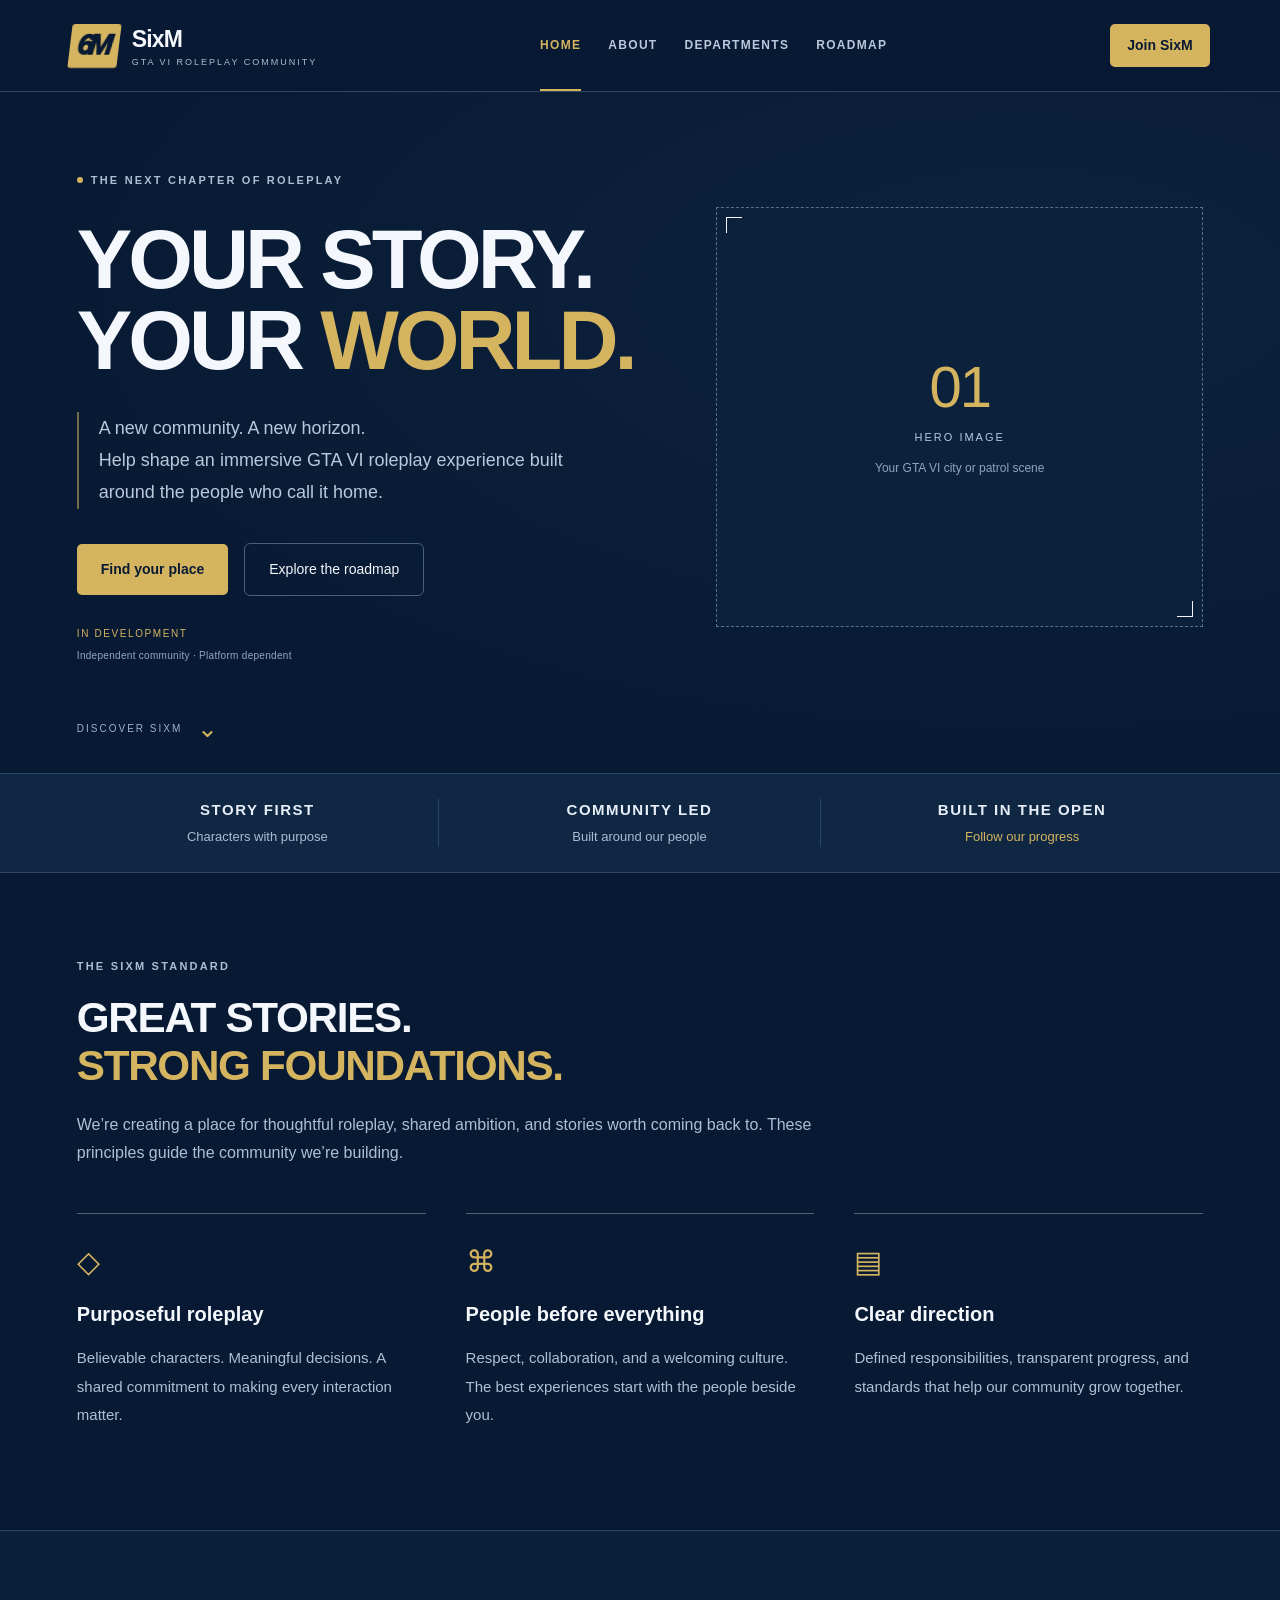
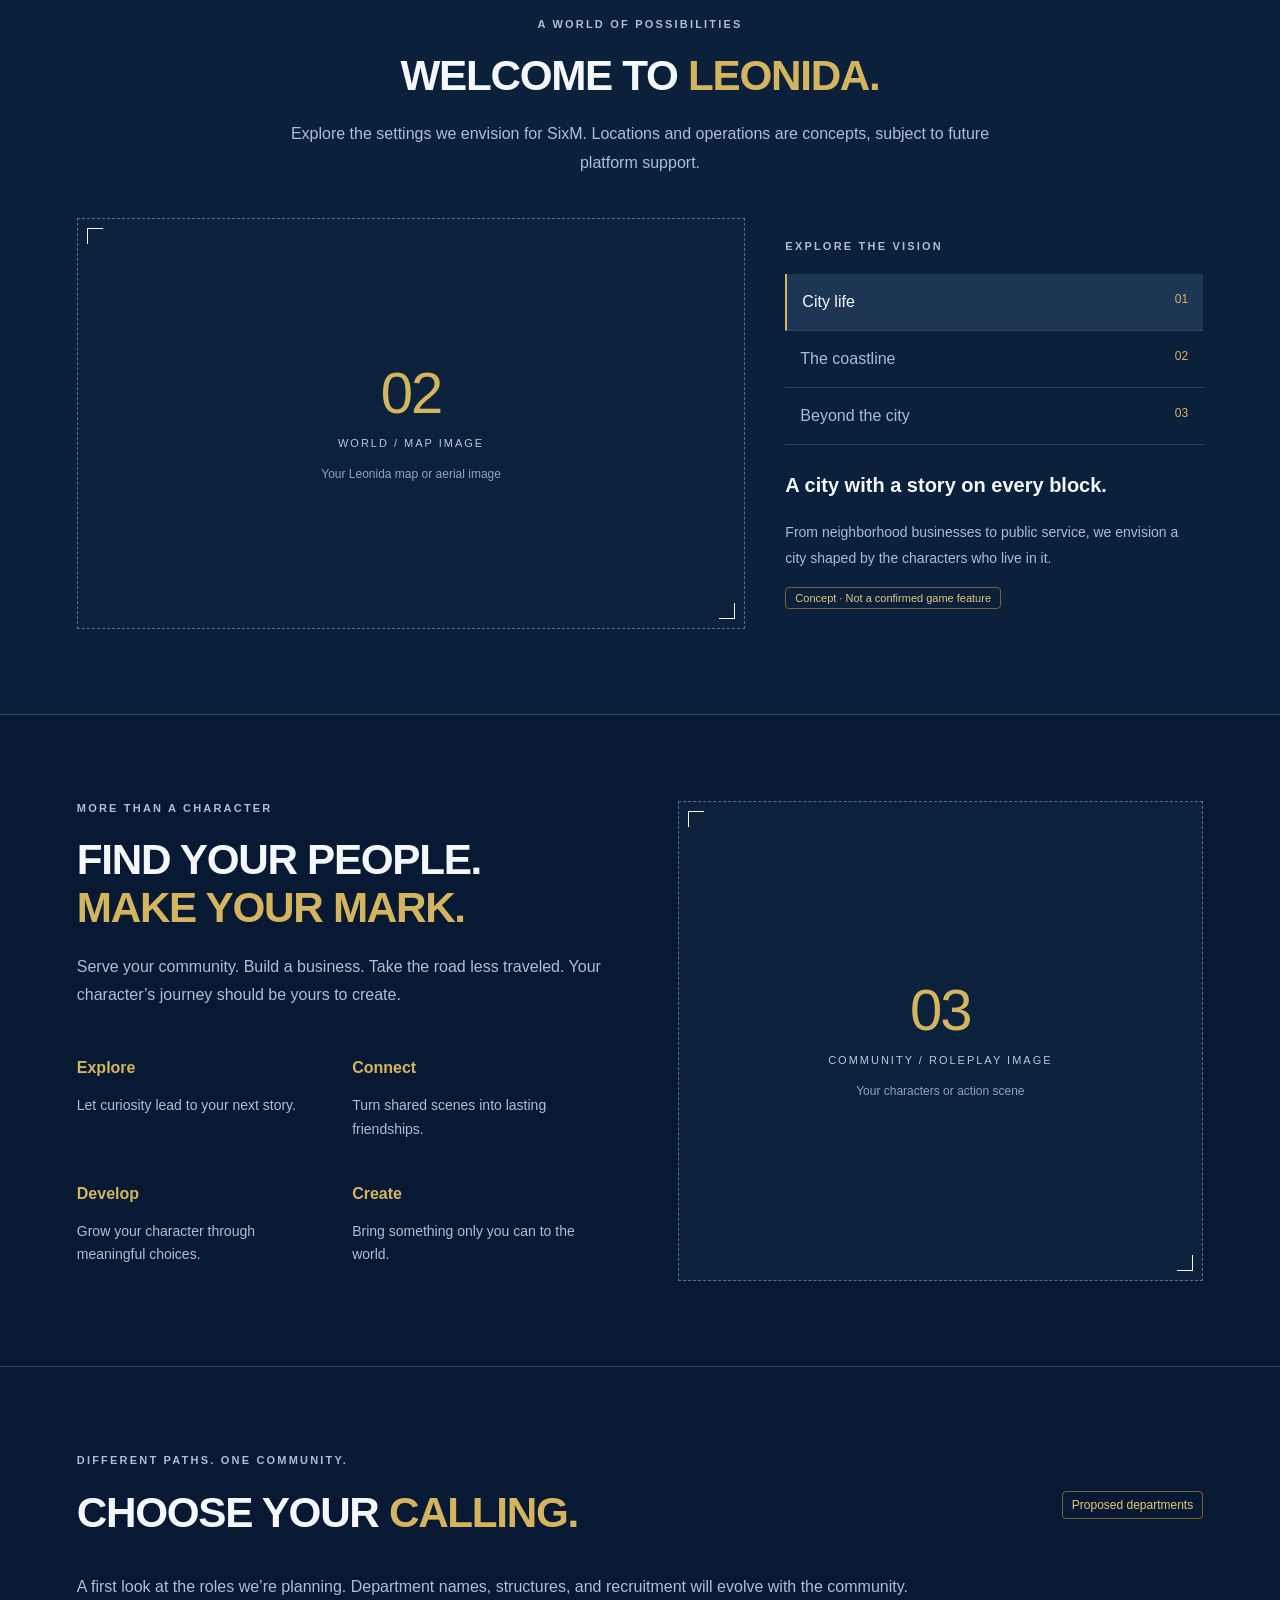
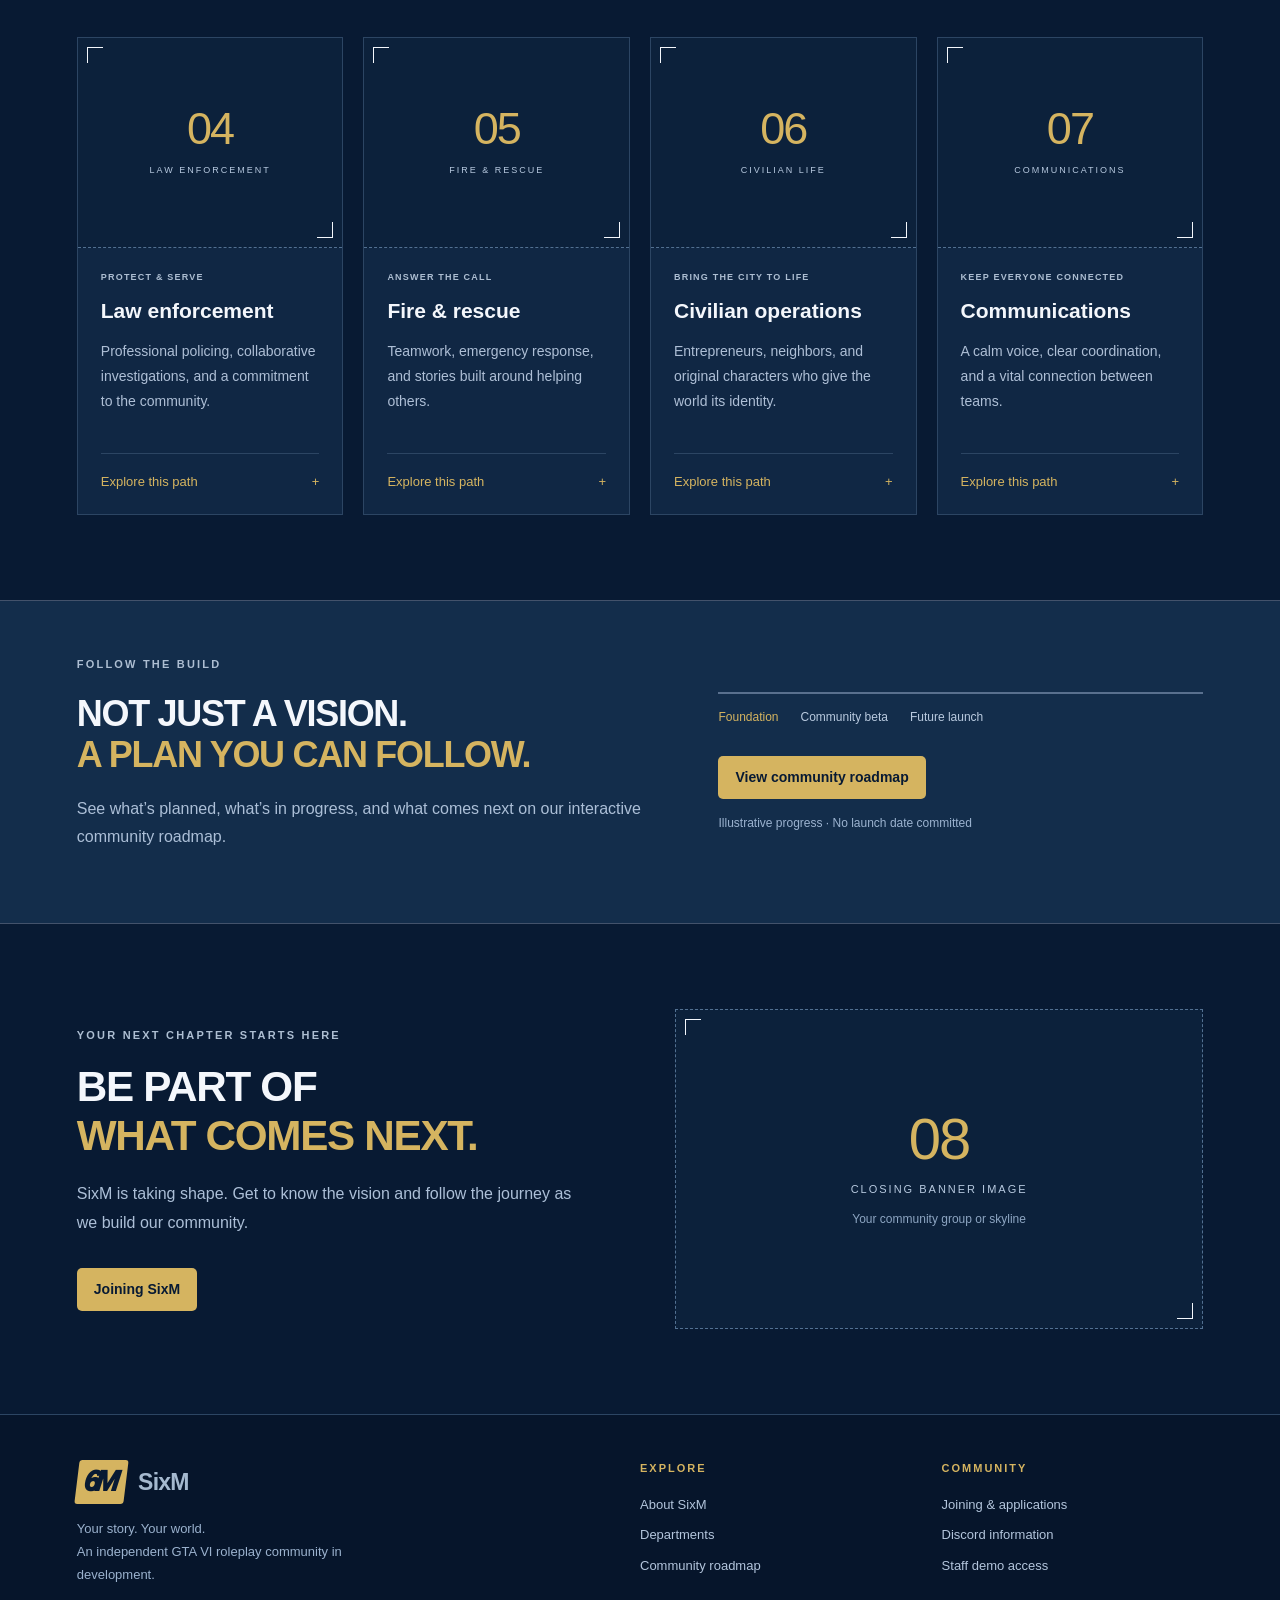
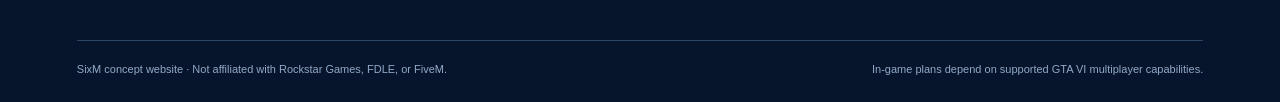
==== index.html @ 82789cda "Add SixM community homepage, roadmap, demo editor and Vercel hosting configuration" ====
<!doctype html><html lang="en"><head><meta charset="utf-8"><meta name="viewport" content="width=device-width,initial-scale=1"><title>SixM — Your story. Your world.</title><link rel="stylesheet" href="style.css"><link rel="stylesheet" href="home.css"></head><body>
<header><a class="brand" href="index.html"><span class="logo">6M</span><strong>SixM<span>GTA VI ROLEPLAY COMMUNITY</span></strong></a><nav aria-label="Main navigation"><a class="selected" href="index.html">Home</a><a href="#about">About</a><a href="#departments">Departments</a><a href="roadmap.html">Roadmap</a></nav><button class="primary join">Join SixM</button></header>
<main class="home-main"><section class="home-hero"><div class="hero-glow"></div><div class="hero-content"><div class="eyebrow"><span class="brand-dot"></span> THE NEXT CHAPTER OF ROLEPLAY</div><h1>YOUR STORY.<br>YOUR <em>WORLD.</em></h1><p>A new community. A new horizon.<br>Help shape an immersive GTA VI roleplay experience built around the people who call it home.</p><div class="hero-buttons"><button class="primary join">Find your place</button><a class="outline" href="roadmap.html">Explore the roadmap</a></div><div class="hero-footnote">IN DEVELOPMENT <span>Independent community · Platform dependent</span></div></div><div class="image-slot hero-image" aria-label="Image placeholder 1"><span class="slot-number">01</span><span class="slot-label">HERO IMAGE</span><small>Your GTA VI city or patrol scene</small></div><a class="scroll-link" href="#about">DISCOVER SIXM <span>⌄</span></a></section>
<section class="values-strip"><div><strong>STORY FIRST</strong><span>Characters with purpose</span></div><div><strong>COMMUNITY LED</strong><span>Built around our people</span></div><div><strong>BUILT IN THE OPEN</strong><a href="roadmap.html">Follow our progress</a></div></section>
<section id="about" class="home-section standards"><div class="section-intro"><div class="eyebrow">THE SIXM STANDARD</div><h2>GREAT STORIES.<br><em>STRONG FOUNDATIONS.</em></h2><p>We’re creating a place for thoughtful roleplay, shared ambition, and stories worth coming back to. These principles guide the community we’re building.</p></div><div class="standard-grid"><article><span class="line-icon">◇</span><h3>Purposeful roleplay</h3><p>Believable characters. Meaningful decisions. A shared commitment to making every interaction matter.</p></article><article><span class="line-icon">⌘</span><h3>People before everything</h3><p>Respect, collaboration, and a welcoming culture. The best experiences start with the people beside you.</p></article><article><span class="line-icon">▤</span><h3>Clear direction</h3><p>Defined responsibilities, transparent progress, and standards that help our community grow together.</p></article></div></section>
<section class="home-section zones" id="world"><div class="section-intro centered"><div class="eyebrow">A WORLD OF POSSIBILITIES</div><h2>WELCOME TO <em>LEONIDA.</em></h2><p>Explore the settings we envision for SixM. Locations and operations are concepts, subject to future platform support.</p></div><div class="zone-grid"><div class="image-slot map-slot" aria-label="Image placeholder 2"><span class="slot-number">02</span><span class="slot-label">WORLD / MAP IMAGE</span><small>Your Leonida map or aerial image</small></div><div class="zone-panel"><div class="eyebrow">EXPLORE THE VISION</div><div class="zone-tabs"><button class="zone-tab active" data-zone="city" aria-pressed="true">City life <span>01</span></button><button class="zone-tab" data-zone="coast" aria-pressed="false">The coastline <span>02</span></button><button class="zone-tab" data-zone="county" aria-pressed="false">Beyond the city <span>03</span></button></div><div class="zone-detail" aria-live="polite"><h3 id="zoneTitle">A city with a story on every block.</h3><p id="zoneCopy">From neighborhood businesses to public service, we envision a city shaped by the characters who live in it.</p><span class="pill">Concept · Not a confirmed game feature</span></div></div></div></section>
<section class="home-section story"><div class="story-copy"><div class="eyebrow">MORE THAN A CHARACTER</div><h2>FIND YOUR PEOPLE.<br><em>MAKE YOUR MARK.</em></h2><p>Serve your community. Build a business. Take the road less traveled. Your character’s journey should be yours to create.</p><div class="story-points"><div><h3>Explore</h3><p>Let curiosity lead to your next story.</p></div><div><h3>Connect</h3><p>Turn shared scenes into lasting friendships.</p></div><div><h3>Develop</h3><p>Grow your character through meaningful choices.</p></div><div><h3>Create</h3><p>Bring something only you can to the world.</p></div></div></div><div class="image-slot story-image" aria-label="Image placeholder 3"><span class="slot-number">03</span><span class="slot-label">COMMUNITY / ROLEPLAY IMAGE</span><small>Your characters or action scene</small></div></section>
<section id="departments" class="home-section paths"><div class="path-heading"><div><div class="eyebrow">DIFFERENT PATHS. ONE COMMUNITY.</div><h2>CHOOSE YOUR <em>CALLING.</em></h2></div><span class="pill">Proposed departments</span></div><p class="section-description">A first look at the roles we’re planning. Department names, structures, and recruitment will evolve with the community.</p><div class="path-grid"><article><div class="image-slot department-image" aria-label="Image placeholder 4"><span class="slot-number">04</span><span class="slot-label">LAW ENFORCEMENT</span></div><div class="path-body"><span class="eyebrow">PROTECT & SERVE</span><h3>Law enforcement</h3><p>Professional policing, collaborative investigations, and a commitment to the community.</p><button data-dept="police">Explore this path <span>+</span></button></div></article><article><div class="image-slot department-image" aria-label="Image placeholder 5"><span class="slot-number">05</span><span class="slot-label">FIRE & RESCUE</span></div><div class="path-body"><span class="eyebrow">ANSWER THE CALL</span><h3>Fire & rescue</h3><p>Teamwork, emergency response, and stories built around helping others.</p><button data-dept="fire">Explore this path <span>+</span></button></div></article><article><div class="image-slot department-image" aria-label="Image placeholder 6"><span class="slot-number">06</span><span class="slot-label">CIVILIAN LIFE</span></div><div class="path-body"><span class="eyebrow">BRING THE CITY TO LIFE</span><h3>Civilian operations</h3><p>Entrepreneurs, neighbors, and original characters who give the world its identity.</p><button data-dept="civilian">Explore this path <span>+</span></button></div></article><article><div class="image-slot department-image" aria-label="Image placeholder 7"><span class="slot-number">07</span><span class="slot-label">COMMUNICATIONS</span></div><div class="path-body"><span class="eyebrow">KEEP EVERYONE CONNECTED</span><h3>Communications</h3><p>A calm voice, clear coordination, and a vital connection between teams.</p><button data-dept="dispatch">Explore this path <span>+</span></button></div></article></div></section>
<section class="roadmap-feature"><div><div class="eyebrow">FOLLOW THE BUILD</div><h2>NOT JUST A VISION.<br><em>A PLAN YOU CAN FOLLOW.</em></h2><p>See what’s planned, what’s in progress, and what comes next on our interactive community roadmap.</p></div><div class="roadmap-link-panel"><div class="mini-stages"><span>Foundation</span><span>Community beta</span><span>Future launch</span></div><a class="primary" href="roadmap.html">View community roadmap</a><small>Illustrative progress · No launch date committed</small></div></section>
<section class="home-section final-call"><div><div class="eyebrow">YOUR NEXT CHAPTER STARTS HERE</div><h2>BE PART OF<br><em>WHAT COMES NEXT.</em></h2><p>SixM is taking shape. Get to know the vision and follow the journey as we build our community.</p><button class="primary join">Joining SixM</button></div><div class="image-slot closing-image" aria-label="Image placeholder 8"><span class="slot-number">08</span><span class="slot-label">CLOSING BANNER IMAGE</span><small>Your community group or skyline</small></div></section>
<footer class="home-footer"><div><a class="brand" href="index.html"><span class="logo">6M</span><strong>SixM</strong></a><p>Your story. Your world.<br>An independent GTA VI roleplay community in development.</p></div><div><strong>EXPLORE</strong><a href="#about">About SixM</a><a href="#departments">Departments</a><a href="roadmap.html">Community roadmap</a></div><div><strong>COMMUNITY</strong><button class="join">Joining & applications</button><button class="join">Discord information</button><a href="roadmap.html">Staff demo access</a></div><div class="footer-bottom"><span>SixM concept website · Not affiliated with Rockstar Games, FDLE, or FiveM.</span><span>In-game plans depend on supported GTA VI multiplayer capabilities.</span></div></footer></main>
<dialog id="homeModal"><button class="close" aria-label="Close dialog">×</button><div id="homeModalBody"></div></dialog><script src="home.js"></script></body></html>
---- style.css ----
:root{color-scheme:dark;--bg:#081a33;--panel:#112b4b;--line:#2c4563;--muted:#adbed2;--gold:#d5b460;--green:#83c6a3;--blue:#94b9e9}*{box-sizing:border-box}body{margin:0;background:var(--bg);color:#f4f7fc;font:16px/1.5 -apple-system,BlinkMacSystemFont,"Segoe UI",sans-serif}button,input,select,textarea{font:inherit}button,a,input,select,textarea{-webkit-tap-highlight-color:transparent}button{cursor:pointer;color:inherit;border:0;background:none}button:focus-visible,a:focus-visible{outline:2px solid var(--gold);outline-offset:4px}a{color:inherit;text-decoration:none}header{height:92px;display:flex;align-items:center;justify-content:space-between;padding:0 5.5%;border-bottom:1px solid var(--line)}.brand{display:flex;align-items:center;gap:12px}.logo{font-size:29px;font-weight:950;font-style:italic;letter-spacing:-5px;background:var(--gold);color:#081a33;padding:0 12px 0 7px;transform:skew(-7deg);border-radius:3px}.brand strong{font-size:23px;letter-spacing:-.8px}.brand strong span{display:block;font-size:9px;letter-spacing:2px;color:var(--muted);font-weight:500}.small{font-size:21px}nav{display:flex;gap:30px;height:100%;align-items:center}.nav{height:100%;font-size:14px;color:var(--muted);position:relative}.nav.active{color:#fff}.nav.active:after{content:"";position:absolute;bottom:0;left:0;right:0;height:2px;background:var(--gold)}.count{background:#233e5d;padding:2px 6px;border-radius:5px;margin-left:5px;font-size:12px}.outline{border:1px solid #456080;border-radius:6px;padding:9px 15px;font-size:14px}.outline:hover{background:#193756}.demo-strip{text-align:center;font-size:11px;letter-spacing:1.7px;color:var(--gold);padding:9px;background:#102642}.demo-strip span{letter-spacing:.3px;color:#bdcbdc;margin-left:16px}main{max-width:1510px;margin:auto;padding:0 5.5%}.hero{display:grid;grid-template-columns:1.15fr 1fr;position:relative;padding:55px 0 42px;overflow:hidden}.eyebrow{font-size:11px;letter-spacing:2.2px;font-weight:650;color:var(--muted);display:flex;align-items:center;gap:8px}.brand-dot{width:6px;height:6px;border-radius:100%;background:var(--gold)}h1{font-size:64px;line-height:1.05;letter-spacing:-3px;font-weight:650;margin:23px 0}h1 em{font-style:normal;color:var(--gold)}.hero p{color:#b9c9db;font-size:16px;line-height:1.8}.hero-bottom{display:flex;gap:16px;align-items:center;margin-top:27px;font-size:13px}.pill{border:1px solid #74633c;color:#e4c779;padding:4px 9px;border-radius:4px;font-size:12px}.muted{color:var(--muted)}.map{position:relative;align-self:center;opacity:.9;transform:rotate(-7deg);mask-image:linear-gradient(90deg,transparent,#000 20%,#000 85%,transparent)}.map svg{width:100%;height:310px}.map-label{position:absolute;bottom:20px;left:24%;font-size:11px;letter-spacing:2px;color:#d1c49c}.map-label span{display:block;font-size:9px;margin-top:7px;color:#95abc3}.stats{border:1px solid var(--line);border-radius:8px;display:grid;grid-template-columns:1.3fr 1fr 1fr 1fr;background:#102744}.stat{padding:23px 28px;border-right:1px solid var(--line)}.stat:last-child{border:0}.stat-label{font-size:13px;color:var(--muted)}.stat-value{font-size:32px;font-weight:600;letter-spacing:-1px;line-height:1.3;margin-top:7px}.stat-value small{font-size:13px;color:var(--muted);font-weight:400;letter-spacing:0;margin-left:9px}.bar{height:4px;background:#2b4563;border-radius:5px;overflow:hidden;margin-top:14px}.bar i{display:block;height:100%;background:var(--gold);border-radius:5px}.workspace{padding-top:48px}.section-heading{display:flex;justify-content:space-between;align-items:center;margin-bottom:24px}h2{font-size:25px;letter-spacing:-.7px;font-weight:600;margin:8px 0}.section-heading p{font-size:14px;margin:0}.toolbar{display:flex;justify-content:space-between;gap:15px;align-items:center;margin-bottom:24px}.filters{display:flex;gap:4px}.filter{font-size:13px;padding:8px 12px;border-radius:5px;color:var(--muted)}.filter.active{background:#25466b;color:#f4f7fc}.filter:hover{color:white}.tools{display:flex;gap:10px}input,select,textarea{border:1px solid #456080;border-radius:5px;background:#0b203b;color:#eee;padding:10px;min-width:0}#search{font-size:13px;width:180px}.board{display:grid;grid-template-columns:repeat(4,minmax(0,1fr));gap:16px}.column-heading{display:flex;align-items:center;gap:8px;padding:0 3px 16px;font-size:14px}.column-heading b{font-weight:500}.column-heading .count{margin-left:auto}.dot{width:7px;height:7px;display:inline-block;border-radius:50%;background:#a4bbd7}.in-progress .dot{background:var(--gold)}.complete .dot{background:var(--green)}.exploring .dot{background:#b69aca}.card{display:block;text-align:left;width:100%;background:var(--panel);border:1px solid var(--line);border-radius:7px;padding:19px;margin-bottom:12px;transition:transform .15s,border-color .15s}.card:hover{transform:translateY(-3px);border-color:#b79a52;background:#193756}.card-top{display:flex;align-items:center;justify-content:space-between;gap:6px;font-size:11px;color:#a5b9cf;letter-spacing:.6px}.category{font-size:11px;color:var(--blue);background:#233f62;border-radius:4px;padding:3px 7px;letter-spacing:0}.category.Community{background:#3c3725;color:#e4c779}.category.Departments{background:#203f42;color:#a6c7b1}.category.Roleplay{background:#303c59;color:#c4acd9}.card h3{font-size:16px;line-height:1.45;font-weight:550;margin:16px 0 7px;letter-spacing:-.2px}.card p{font-size:13px;line-height:1.7;color:var(--muted);margin:0 0 20px}.card-bottom{display:flex;justify-content:space-between;align-items:center;color:#aabed4;font-size:11px;margin-top:13px}.avatar{display:inline-flex;width:23px;height:23px;align-items:center;justify-content:center;border-radius:50%;background:#2b4767;font-size:9px;color:#d5e1f0;margin-right:6px}.progress-label{font-size:11px;display:flex;justify-content:space-between;color:#b9c9db}.complete .bar i{background:var(--green)}.exploring .bar i{background:#b69aca}.empty{padding:20px;color:var(--muted);border:1px dashed var(--line);font-size:14px;border-radius:7px}.lower{display:grid;grid-template-columns:1fr 1.5fr;gap:55px;border-top:1px solid var(--line);margin-top:45px;padding:38px 0}.lower p{font-size:14px;line-height:1.8}.department-grid{display:grid;grid-template-columns:1fr 1fr;gap:25px 35px}.department-label{font-size:13px;display:flex;justify-content:space-between}.department-label span{color:var(--muted)}.launch-note{display:flex;gap:15px;background:#102744;border:1px solid var(--line);border-radius:7px;padding:18px 22px;color:#b9c9db;font-size:13px}.launch-note>span{font-size:25px;color:var(--gold)}.launch-note strong{font-weight:500;color:#ecf2fa}.launch-note p{margin:4px 0 0}footer{display:flex;justify-content:space-between;align-items:center;padding:32px 0;gap:20px;color:#a5b9cf;font-size:11px}footer button{font-size:12px}.primary{background:var(--gold);color:#081a33;font-size:14px;font-weight:650;padding:11px 17px;border-radius:5px}.primary:hover{background:#ead18e}.timeline{display:grid;grid-template-columns:repeat(4,1fr);gap:18px}.milestone,.update{background:var(--panel);border:1px solid var(--line);padding:25px;border-radius:7px}.milestone h3{font-size:20px}.milestone p,.update p{font-size:14px;color:var(--muted)}.update{margin-bottom:14px}.update time{color:var(--gold);font-size:12px}.update h3{margin:8px 0;font-size:20px}.list .column{display:contents}.list .column-heading{margin-top:20px}.list .card{display:grid;grid-template-columns:180px 1fr 1.3fr 120px;gap:15px;align-items:center;padding:13px 20px}.list .card h3,.list .card p{margin:0}.list .card .progress-label,.list .card .bar{display:none}.list .card-bottom{margin:0}.list .card-top{justify-content:start}dialog{background:#102744;color:#eee;border:1px solid #456080;border-radius:12px;width:min(600px,92vw);padding:34px;max-height:90vh}dialog::backdrop{background:#000b;backdrop-filter:blur(5px)}.close{position:absolute;right:14px;top:10px;font-size:27px;color:var(--muted)}dialog h2{margin:15px 0}dialog p{color:#b9c9db;font-size:14px;line-height:1.8}.notice{background:#353122;border:1px solid #74633c;padding:13px;border-radius:6px;font-size:13px;color:#ead18e;margin:20px 0}.form-grid{display:grid;grid-template-columns:1fr 1fr;gap:15px}label{display:flex;flex-direction:column;gap:6px;font-size:13px;color:#c6d5e7;margin:12px 0}.full{grid-column:1/-1}textarea{resize:vertical;min-height:85px}.actions{display:flex;gap:10px;align-items:center;justify-content:flex-end;margin-top:23px}.danger{color:#ef9b9b;margin-right:auto;font-size:13px}.detail-meta{display:grid;grid-template-columns:1fr 1fr;gap:16px;border-block:1px solid var(--line);padding:18px 0;margin:25px 0;font-size:14px}.detail-meta small{display:block;color:var(--muted);margin-bottom:6px}.check{flex-direction:row;align-items:center}.check input{accent-color:var(--gold)}#toast{position:fixed;bottom:25px;left:50%;transform:translateX(-50%);background:#e7eef8;color:#081a33;padding:12px 22px;border-radius:7px;font-size:14px;display:none;z-index:3}@media(min-width:1600px){h1{font-size:74px}}@media(max-width:1100px){header{padding:0 4%}main{padding:0 4%}.toolbar{align-items:start;flex-direction:column}.board{grid-template-columns:repeat(2,1fr)}.timeline{grid-template-columns:1fr 1fr}h1{font-size:54px}.stat{padding:20px}.hero-bottom{gap:8px}.hero-bottom .muted{display:none}}@media(max-width:650px){header{height:auto;flex-wrap:wrap;padding-top:18px;gap:20px}header .brand strong span{display:none}nav{order:3;width:100%;height:45px;justify-content:center}.demo-strip{font-size:9px}.demo-strip span{display:block;margin:4px 0 0;font-size:10px}.hero{padding-top:35px;grid-template-columns:1fr}.map{position:absolute;right:-130px;top:40px;width:380px;opacity:.17;z-index:-1}.hero h1{font-size:53px}.stats{grid-template-columns:1fr 1fr}.stat:nth-child(2){border:0}.stat:nth-child(-n+2){border-bottom:1px solid var(--line)}.stat-value{font-size:27px}.stat-value small{display:block;margin:0}.board,.timeline{grid-template-columns:1fr}.filters{flex-wrap:wrap}.filter{padding:7px 8px}.tools,#search{width:100%}.section-heading{gap:12px}.section-heading h2{font-size:23px}.lower{grid-template-columns:1fr;gap:15px}.department-grid{gap:25px}.list .card{display:block}.list .card h3{margin:12px 0}.list .card-bottom{margin-top:14px}footer{flex-wrap:wrap}footer span{order:3}.form-grid{grid-template-columns:1fr}.full{grid-column:auto}dialog{padding:25px}.hero p br{display:none}}
---- home.css ----
html{scroll-behavior:smooth;scroll-padding-top:100px}header{position:sticky;top:0;z-index:5;background:#081a33f5;backdrop-filter:blur(14px)}header nav{gap:27px}header nav a{font-size:12px;letter-spacing:1.3px;text-transform:uppercase;font-weight:650;color:#b9c9db;height:100%;display:flex;align-items:center;border-bottom:2px solid transparent}header nav a:hover,header nav .selected{color:var(--gold);border-color:var(--gold)}.home-main{max-width:none;padding:0}.home-hero{max-width:1600px;margin:auto;min-height:670px;position:relative;display:grid;grid-template-columns:1.2fr 1fr;gap:55px;align-items:center;padding:80px 6% 110px;overflow:hidden}.hero-glow{position:absolute;inset:0;background:radial-gradient(ellipse at 80% 30%,#264d772b,transparent 70%);pointer-events:none}.hero-content{position:relative;z-index:1}.home-hero h1{font-size:clamp(55px,6.5vw,100px);line-height:.98;font-weight:900;letter-spacing:-4px;margin:30px 0}.home-hero p{font-size:18px;line-height:1.8;color:#b9c9db;max-width:520px;border-left:2px solid #d5b46088;padding-left:20px}.hero-buttons{display:flex;gap:16px;align-items:center;margin-top:34px}.hero-buttons .primary,.hero-buttons .outline{padding:15px 24px;text-align:center}.hero-footnote{font-size:10px;letter-spacing:1.6px;color:var(--gold);margin-top:30px}.hero-footnote span{display:block;letter-spacing:.3px;color:#8fa8c5;margin-top:7px}.image-slot{display:flex;flex-direction:column;align-items:center;justify-content:center;border:1px dashed #527091;background:#0c213b;position:relative;gap:13px;min-width:0}.image-slot:before,.image-slot:after{content:'';position:absolute;width:15px;height:15px;border-color:#d5b46088}.image-slot:before{left:9px;top:9px;border-left:1px solid;border-top:1px solid}.image-slot:after{bottom:9px;right:9px;border-right:1px solid;border-bottom:1px solid}.slot-number{color:var(--gold);font-size:58px;line-height:1;font-weight:300;letter-spacing:-2px}.slot-label{color:#b7c9df;font-size:11px;letter-spacing:2px;text-align:center}.image-slot small{font-size:12px;color:#8da5c2;text-align:center;padding:0 15px}.hero-image{height:420px}.scroll-link{position:absolute;bottom:25px;left:6%;font-size:10px;letter-spacing:2px;color:#9bb1cd;display:flex;align-items:center;gap:15px}.scroll-link span{font-size:25px;color:var(--gold)}.values-strip{display:grid;grid-template-columns:repeat(3,1fr);background:#102744;border-block:1px solid var(--line);padding:25px 6%;gap:20px}.values-strip div{text-align:center;border-right:1px solid var(--line)}.values-strip div:last-child{border:0}.values-strip strong{display:block;color:#e7eef8;font-size:15px;letter-spacing:1.5px}.values-strip span,.values-strip a{display:block;color:#a9bdd5;font-size:13px;margin-top:6px}.values-strip a{color:var(--gold)}.home-section{padding:85px 6%;max-width:1600px;margin:auto}.section-intro{max-width:760px}.home-main h2{font-size:clamp(32px,3.3vw,48px);line-height:1.14;font-weight:850;letter-spacing:-1.3px;margin:20px 0}.home-main h2 em{font-style:normal;color:var(--gold)}.section-intro p,.story-copy>p,.section-description,.final-call p,.roadmap-feature p{color:#acbfd7;font-size:16px;line-height:1.8}.standard-grid{display:grid;grid-template-columns:repeat(3,1fr);gap:40px;margin-top:45px}.standard-grid article{border-top:1px solid #53617a;padding-top:25px}.line-icon{font-size:30px;color:var(--gold)}.standard-grid h3{font-size:20px;margin:15px 0}.standard-grid p{font-size:15px;line-height:1.9;color:#aebfd6}.zones{max-width:none;background:#0b203b;border-block:1px solid var(--line)}.centered{text-align:center;margin:0 auto 40px}.centered .eyebrow{justify-content:center}.zone-grid{display:grid;grid-template-columns:1.6fr 1fr;gap:40px;max-width:1400px;margin:auto}.map-slot{min-height:400px}.zone-panel{padding:20px 0}.zone-tabs{margin-top:20px}.zone-tab{display:flex;width:100%;justify-content:space-between;border-bottom:1px solid var(--line);padding:16px 15px;color:#a9bdd6;text-align:left}.zone-tab.active{background:#1c3654;border-left:2px solid var(--gold);color:#f5f7fc}.zone-tab span{font-size:12px;color:var(--gold)}.zone-detail h3{font-size:20px;line-height:1.5;margin-top:25px}.zone-detail p{font-size:14px;color:#a9bdd6;line-height:1.8}.zone-detail .pill{font-size:11px}.story{display:grid;grid-template-columns:1fr 1fr;gap:75px;align-items:center}.story-image{min-height:480px}.story-points{display:grid;grid-template-columns:1fr 1fr;gap:10px 25px;margin-top:30px}.story-points h3{color:var(--gold);font-size:16px;margin-bottom:5px}.story-points p{font-size:14px;color:#acbfd7;line-height:1.7}.paths{border-top:1px solid var(--line)}.path-heading{display:flex;align-items:center;justify-content:space-between;gap:20px}.path-grid{display:grid;grid-template-columns:repeat(4,1fr);gap:20px;margin-top:35px}.path-grid article{background:#102744;border:1px solid var(--line)}.department-image{height:210px;border-top:0;border-inline:0}.department-image .slot-number{font-size:45px}.department-image .slot-label{font-size:9px}.path-body{padding:23px}.path-body .eyebrow{font-size:9px;letter-spacing:1.2px}.path-body h3{font-size:21px;line-height:1.3;margin:13px 0}.path-body p{color:#aebfd6;font-size:14px;line-height:1.8;min-height:100px}.path-body button{width:100%;display:flex;justify-content:space-between;border-top:1px solid var(--line);padding:18px 0 0;color:var(--gold);font-size:13px}.roadmap-feature{padding:55px 6%;background:#132d4b;border-block:1px solid #43526b;display:grid;grid-template-columns:1.2fr 1fr;align-items:center;gap:60px}.roadmap-feature h2{font-size:36px}.roadmap-link-panel .primary{display:inline-block}.mini-stages{display:flex;gap:22px;margin-bottom:30px;border-top:2px solid #59708e;padding-top:14px;font-size:12px;color:#b9cadf}.mini-stages span:first-child{color:var(--gold)}.roadmap-link-panel small{display:block;margin-top:15px;color:#9cb3d0;font-size:12px}.final-call{display:grid;grid-template-columns:1fr 1fr;gap:70px;align-items:center}.final-call p{max-width:500px}.closing-image{height:320px}.final-call button{margin-top:15px}.home-footer{background:#06152b;border-top:1px solid var(--line);padding:45px 6% 25px;display:grid;grid-template-columns:2fr 1fr 1fr;gap:40px;align-items:start}.home-footer p{font-size:13px;line-height:1.8;max-width:330px;color:#9bb2ce}.home-footer>div>strong{font-size:11px;letter-spacing:2px;color:var(--gold);display:block;margin-bottom:18px}.home-footer>div>a:not(.brand),.home-footer>div>button{display:block;font-size:13px;color:#b3c5dc;padding:0;margin-top:11px;text-align:left}.footer-bottom{grid-column:1/-1;border-top:1px solid var(--line);padding-top:20px;display:flex;justify-content:space-between;gap:20px;font-size:11px;color:#91a9c7}.home-link{font-size:14px;color:var(--muted)}#homeModal .primary{display:inline-block;margin-top:15px}@media(max-width:1050px){.home-hero{gap:25px}.home-hero h1{font-size:66px}.hero-image{height:370px}.path-grid{grid-template-columns:1fr 1fr}.path-body p{min-height:60px}.story{gap:35px}.roadmap-feature{gap:35px}header nav{gap:18px}header .brand strong span{font-size:8px}.hero-buttons{flex-wrap:wrap}}@media(max-width:650px){header nav{height:43px;gap:24px}header .primary{font-size:12px}.home-hero{grid-template-columns:1fr;padding-top:45px;gap:35px}.home-hero h1{font-size:60px;letter-spacing:-3px}.home-hero p{font-size:16px}.hero-image{height:250px}.values-strip{padding:22px 6%;gap:12px}.values-strip strong{font-size:10px;letter-spacing:.8px}.values-strip span,.values-strip a{font-size:11px}.home-section{padding:55px 6%}.standard-grid,.zone-grid,.story,.final-call,.roadmap-feature{grid-template-columns:1fr}.standard-grid{gap:20px}.zone-grid{gap:20px}.map-slot{min-height:280px}.story-image{min-height:300px}.path-heading{display:block}.path-grid{grid-template-columns:1fr}.department-image{height:230px}.path-body p{min-height:0}.roadmap-feature{padding:40px 6%}.roadmap-feature h2{font-size:31px}.mini-stages{gap:12px}.home-footer{grid-template-columns:1fr 1fr;gap:30px}.home-footer>div:first-child{grid-column:1/-1}.footer-bottom{flex-direction:column}.closing-image{height:260px}}@media(prefers-reduced-motion:reduce){html{scroll-behavior:auto}}
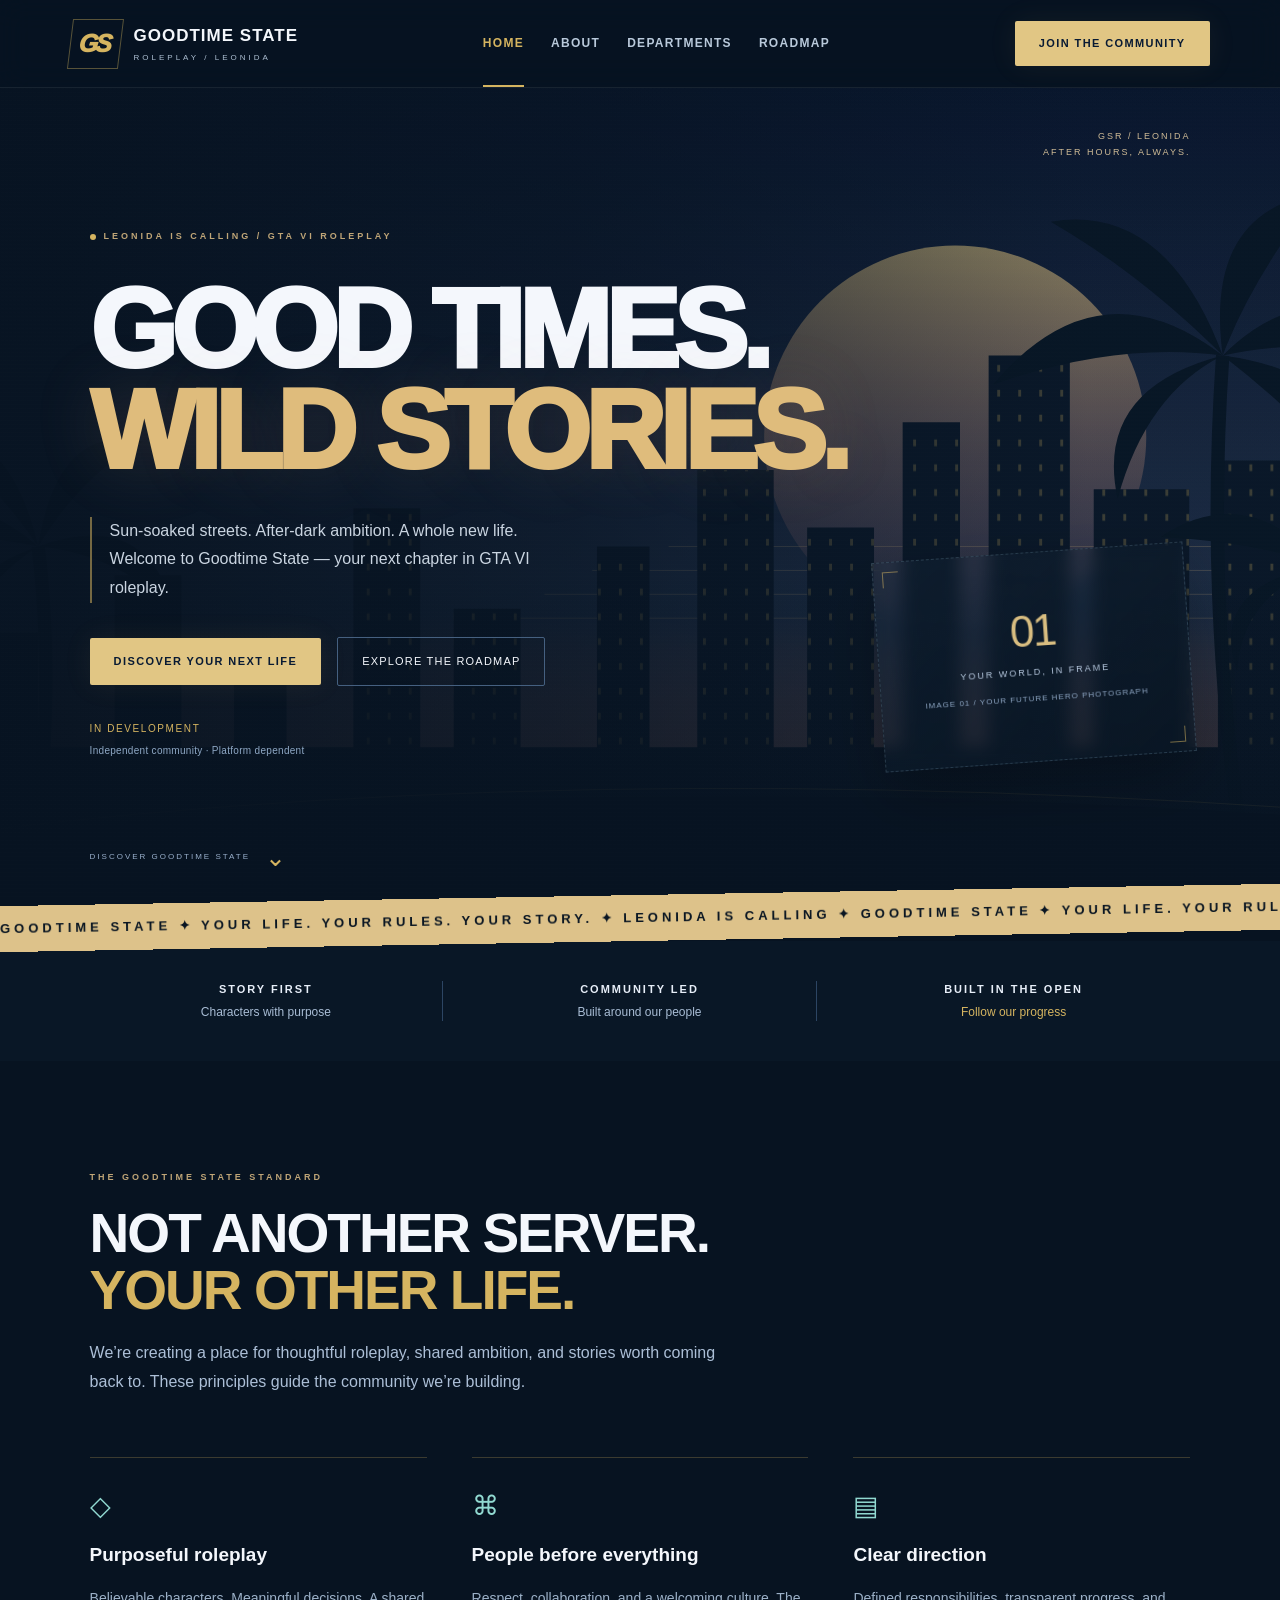
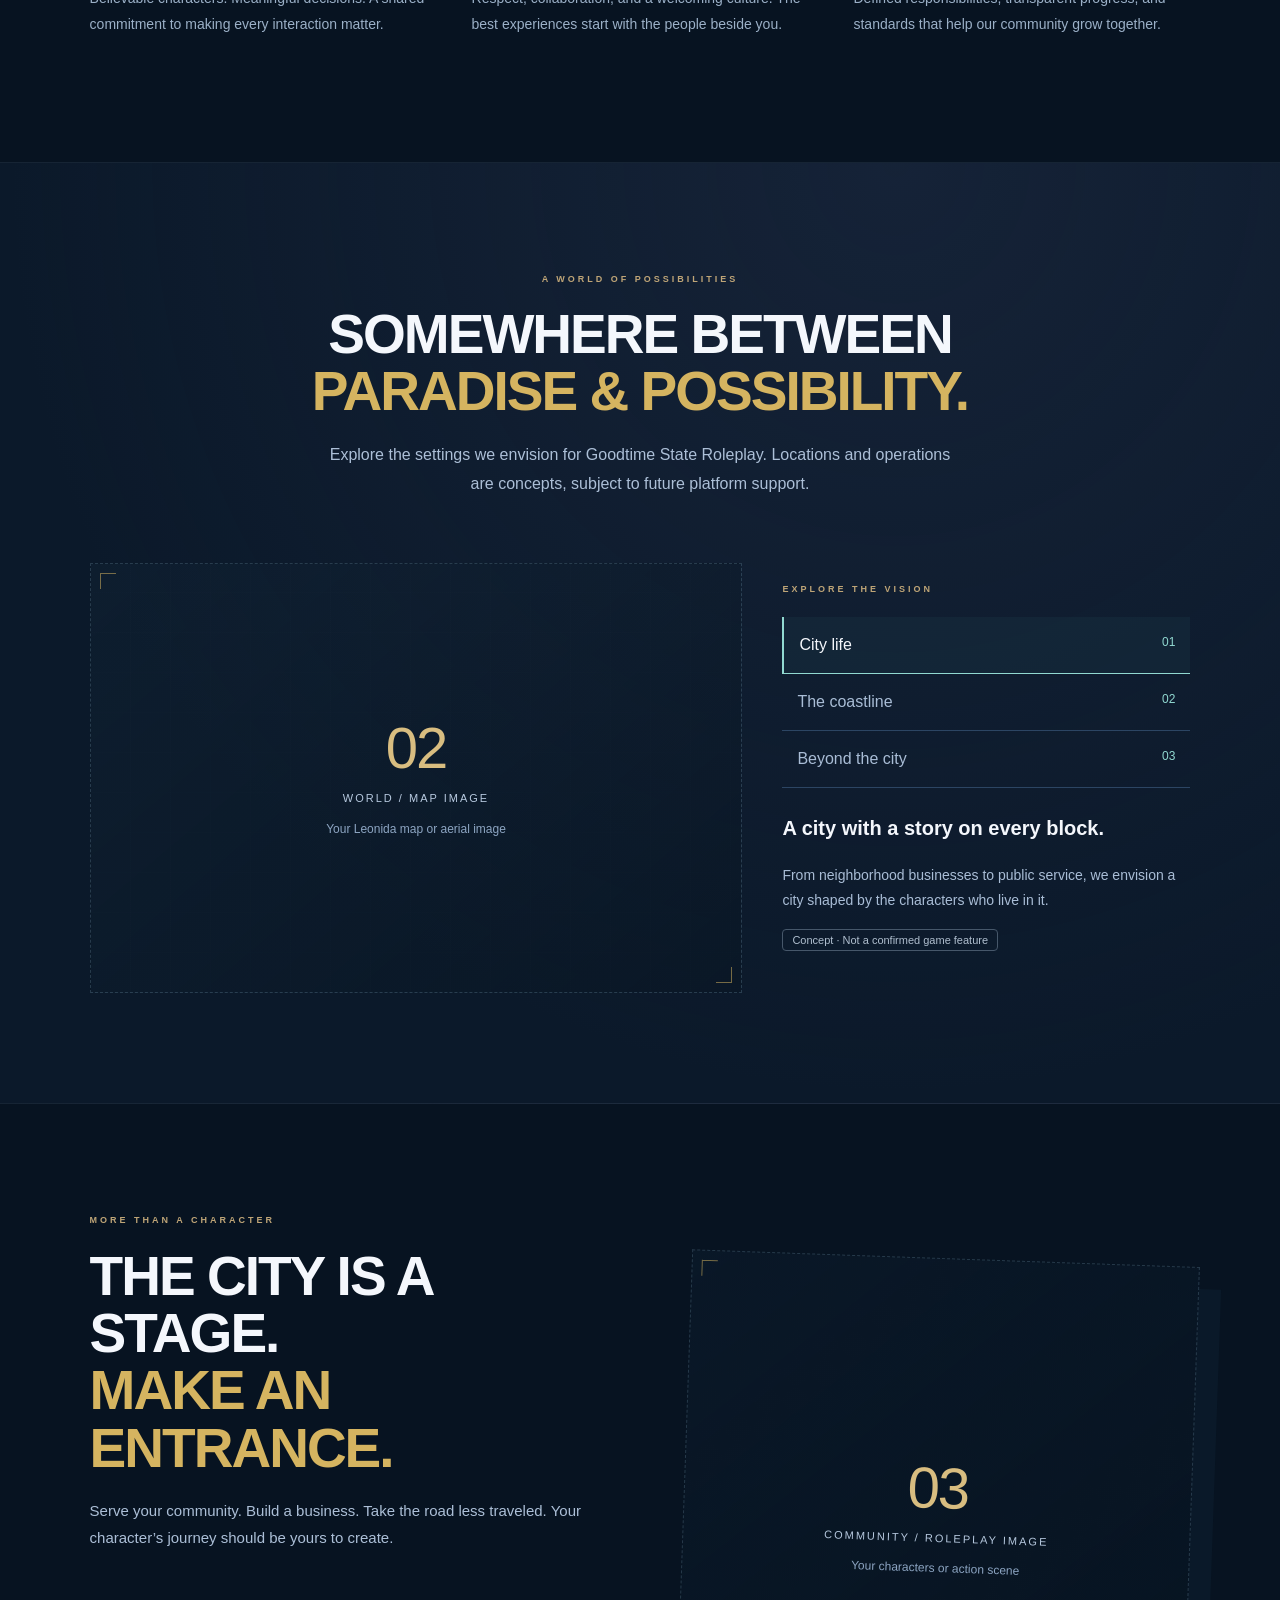
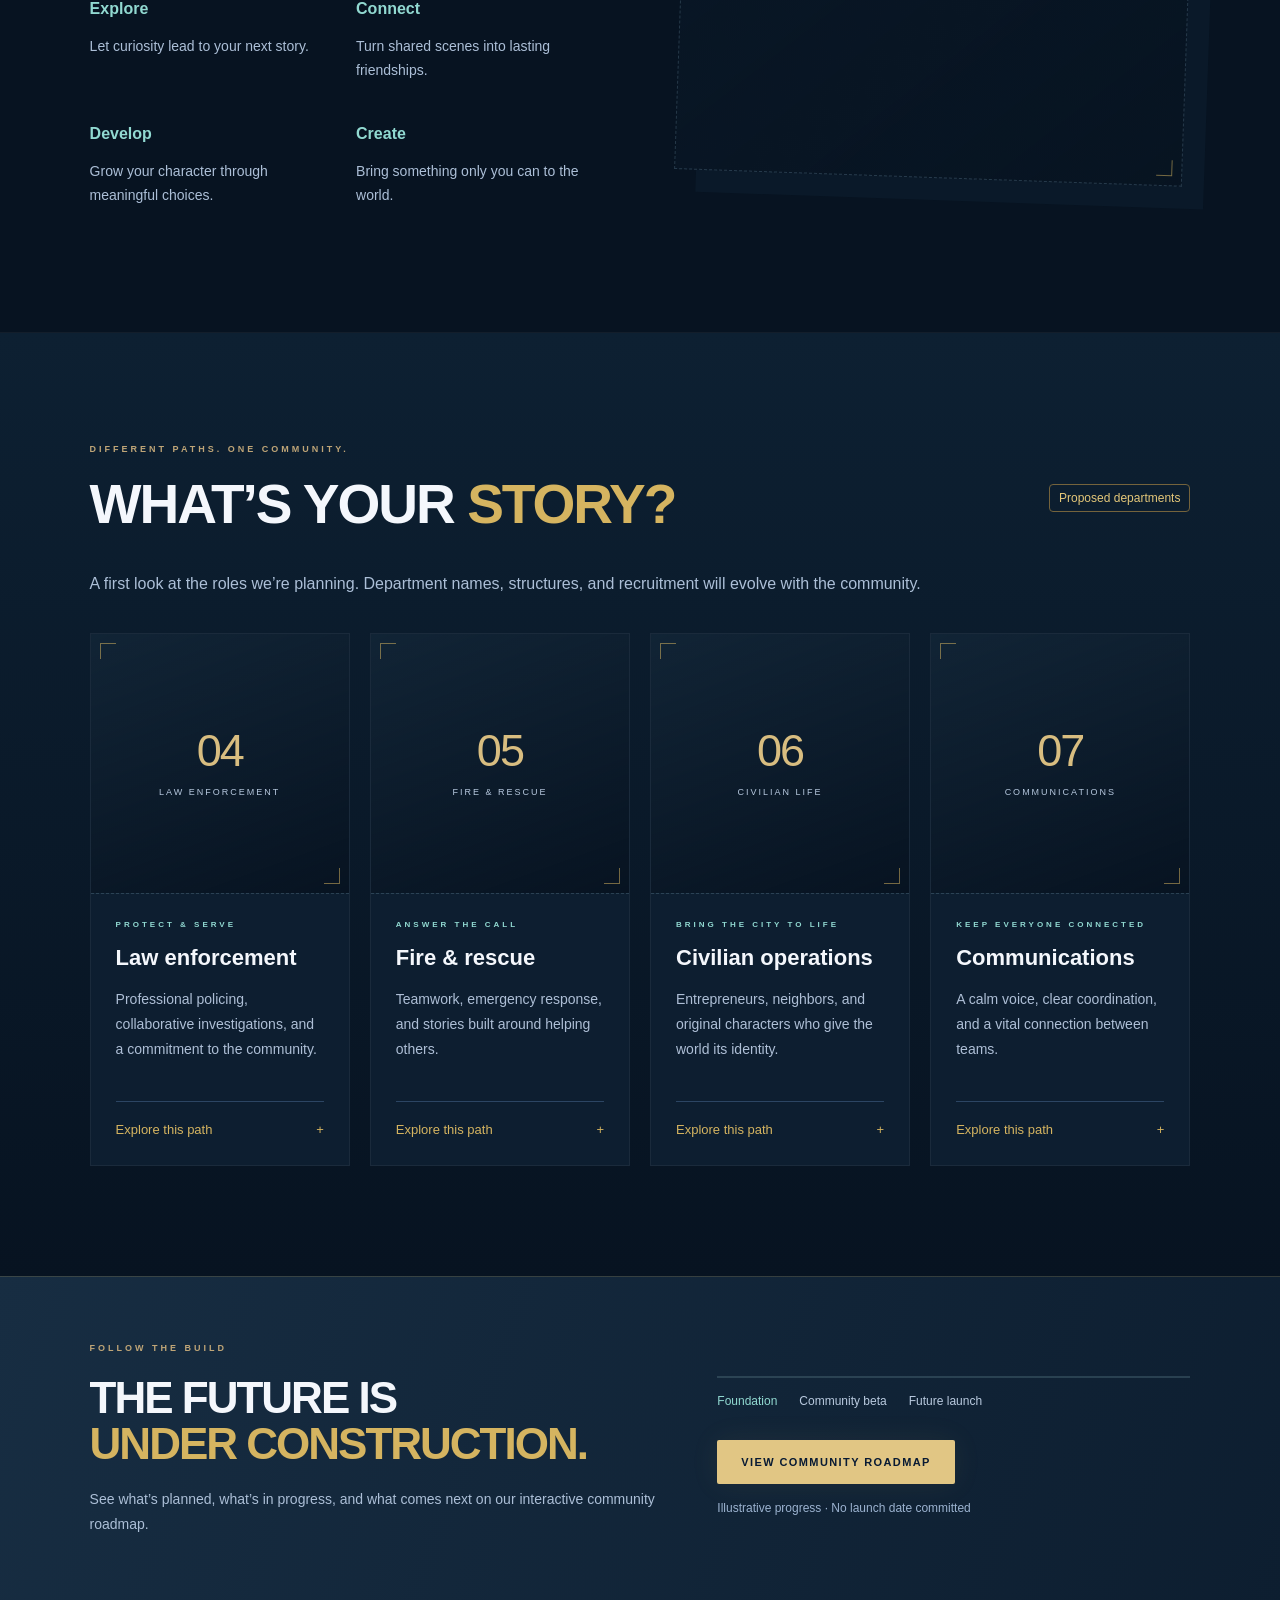
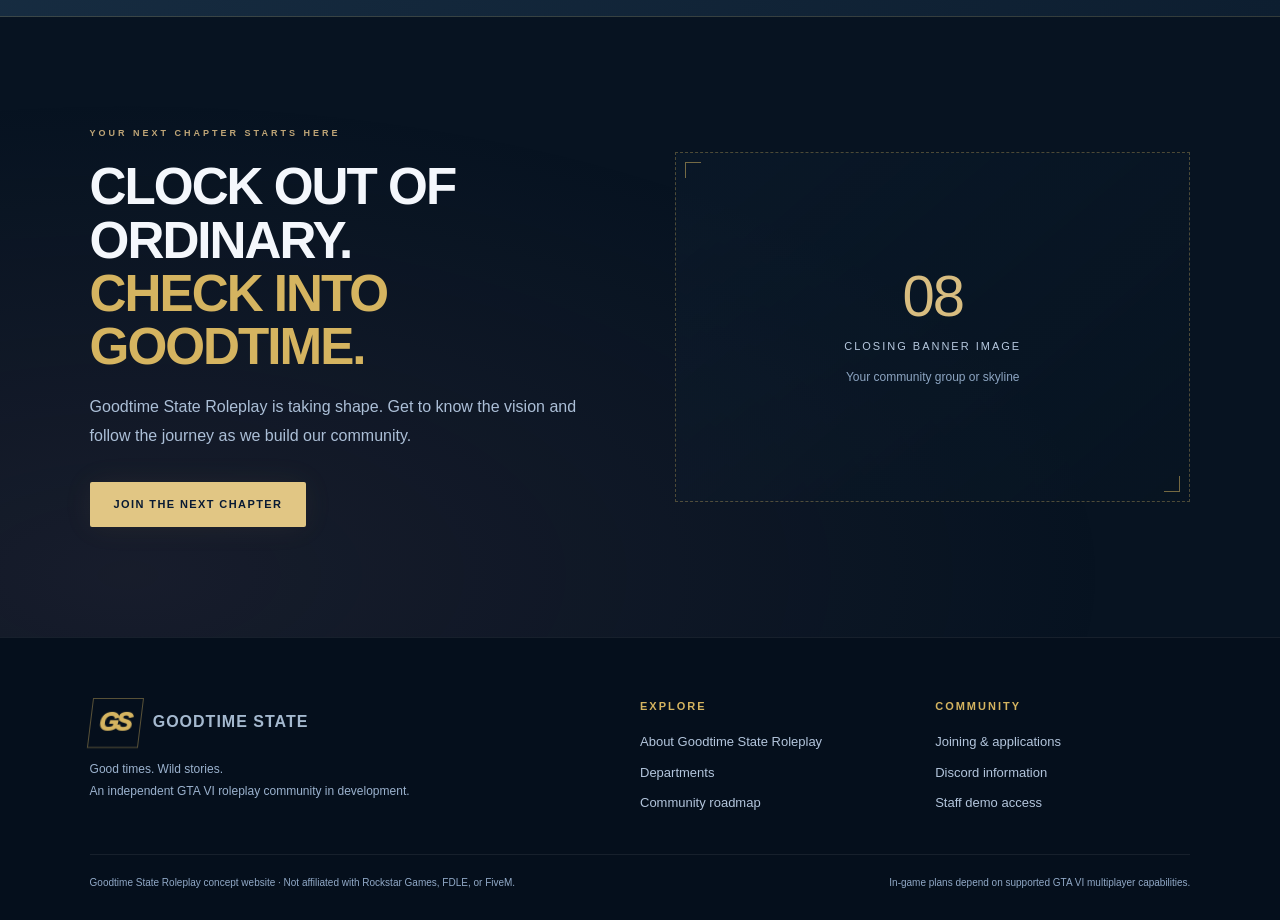
==== commit 1917b3d8: "Rebrand as Goodtime State Roleplay with cinematic coastal homepage" ====
--- a/index.html
+++ b/index.html
@@ -1,12 +1,12 @@
-<!doctype html><html lang="en"><head><meta charset="utf-8"><meta name="viewport" content="width=device-width,initial-scale=1"><title>SixM — Your story. Your world.</title><link rel="stylesheet" href="style.css"><link rel="stylesheet" href="home.css"></head><body>
-<header><a class="brand" href="index.html"><span class="logo">6M</span><strong>SixM<span>GTA VI ROLEPLAY COMMUNITY</span></strong></a><nav aria-label="Main navigation"><a class="selected" href="index.html">Home</a><a href="#about">About</a><a href="#departments">Departments</a><a href="roadmap.html">Roadmap</a></nav><button class="primary join">Join SixM</button></header>
-<main class="home-main"><section class="home-hero"><div class="hero-glow"></div><div class="hero-content"><div class="eyebrow"><span class="brand-dot"></span> THE NEXT CHAPTER OF ROLEPLAY</div><h1>YOUR STORY.<br>YOUR <em>WORLD.</em></h1><p>A new community. A new horizon.<br>Help shape an immersive GTA VI roleplay experience built around the people who call it home.</p><div class="hero-buttons"><button class="primary join">Find your place</button><a class="outline" href="roadmap.html">Explore the roadmap</a></div><div class="hero-footnote">IN DEVELOPMENT <span>Independent community · Platform dependent</span></div></div><div class="image-slot hero-image" aria-label="Image placeholder 1"><span class="slot-number">01</span><span class="slot-label">HERO IMAGE</span><small>Your GTA VI city or patrol scene</small></div><a class="scroll-link" href="#about">DISCOVER SIXM <span>⌄</span></a></section>
-<section class="values-strip"><div><strong>STORY FIRST</strong><span>Characters with purpose</span></div><div><strong>COMMUNITY LED</strong><span>Built around our people</span></div><div><strong>BUILT IN THE OPEN</strong><a href="roadmap.html">Follow our progress</a></div></section>
-<section id="about" class="home-section standards"><div class="section-intro"><div class="eyebrow">THE SIXM STANDARD</div><h2>GREAT STORIES.<br><em>STRONG FOUNDATIONS.</em></h2><p>We’re creating a place for thoughtful roleplay, shared ambition, and stories worth coming back to. These principles guide the community we’re building.</p></div><div class="standard-grid"><article><span class="line-icon">◇</span><h3>Purposeful roleplay</h3><p>Believable characters. Meaningful decisions. A shared commitment to making every interaction matter.</p></article><article><span class="line-icon">⌘</span><h3>People before everything</h3><p>Respect, collaboration, and a welcoming culture. The best experiences start with the people beside you.</p></article><article><span class="line-icon">▤</span><h3>Clear direction</h3><p>Defined responsibilities, transparent progress, and standards that help our community grow together.</p></article></div></section>
-<section class="home-section zones" id="world"><div class="section-intro centered"><div class="eyebrow">A WORLD OF POSSIBILITIES</div><h2>WELCOME TO <em>LEONIDA.</em></h2><p>Explore the settings we envision for SixM. Locations and operations are concepts, subject to future platform support.</p></div><div class="zone-grid"><div class="image-slot map-slot" aria-label="Image placeholder 2"><span class="slot-number">02</span><span class="slot-label">WORLD / MAP IMAGE</span><small>Your Leonida map or aerial image</small></div><div class="zone-panel"><div class="eyebrow">EXPLORE THE VISION</div><div class="zone-tabs"><button class="zone-tab active" data-zone="city" aria-pressed="true">City life <span>01</span></button><button class="zone-tab" data-zone="coast" aria-pressed="false">The coastline <span>02</span></button><button class="zone-tab" data-zone="county" aria-pressed="false">Beyond the city <span>03</span></button></div><div class="zone-detail" aria-live="polite"><h3 id="zoneTitle">A city with a story on every block.</h3><p id="zoneCopy">From neighborhood businesses to public service, we envision a city shaped by the characters who live in it.</p><span class="pill">Concept · Not a confirmed game feature</span></div></div></div></section>
-<section class="home-section story"><div class="story-copy"><div class="eyebrow">MORE THAN A CHARACTER</div><h2>FIND YOUR PEOPLE.<br><em>MAKE YOUR MARK.</em></h2><p>Serve your community. Build a business. Take the road less traveled. Your character’s journey should be yours to create.</p><div class="story-points"><div><h3>Explore</h3><p>Let curiosity lead to your next story.</p></div><div><h3>Connect</h3><p>Turn shared scenes into lasting friendships.</p></div><div><h3>Develop</h3><p>Grow your character through meaningful choices.</p></div><div><h3>Create</h3><p>Bring something only you can to the world.</p></div></div></div><div class="image-slot story-image" aria-label="Image placeholder 3"><span class="slot-number">03</span><span class="slot-label">COMMUNITY / ROLEPLAY IMAGE</span><small>Your characters or action scene</small></div></section>
-<section id="departments" class="home-section paths"><div class="path-heading"><div><div class="eyebrow">DIFFERENT PATHS. ONE COMMUNITY.</div><h2>CHOOSE YOUR <em>CALLING.</em></h2></div><span class="pill">Proposed departments</span></div><p class="section-description">A first look at the roles we’re planning. Department names, structures, and recruitment will evolve with the community.</p><div class="path-grid"><article><div class="image-slot department-image" aria-label="Image placeholder 4"><span class="slot-number">04</span><span class="slot-label">LAW ENFORCEMENT</span></div><div class="path-body"><span class="eyebrow">PROTECT & SERVE</span><h3>Law enforcement</h3><p>Professional policing, collaborative investigations, and a commitment to the community.</p><button data-dept="police">Explore this path <span>+</span></button></div></article><article><div class="image-slot department-image" aria-label="Image placeholder 5"><span class="slot-number">05</span><span class="slot-label">FIRE & RESCUE</span></div><div class="path-body"><span class="eyebrow">ANSWER THE CALL</span><h3>Fire & rescue</h3><p>Teamwork, emergency response, and stories built around helping others.</p><button data-dept="fire">Explore this path <span>+</span></button></div></article><article><div class="image-slot department-image" aria-label="Image placeholder 6"><span class="slot-number">06</span><span class="slot-label">CIVILIAN LIFE</span></div><div class="path-body"><span class="eyebrow">BRING THE CITY TO LIFE</span><h3>Civilian operations</h3><p>Entrepreneurs, neighbors, and original characters who give the world its identity.</p><button data-dept="civilian">Explore this path <span>+</span></button></div></article><article><div class="image-slot department-image" aria-label="Image placeholder 7"><span class="slot-number">07</span><span class="slot-label">COMMUNICATIONS</span></div><div class="path-body"><span class="eyebrow">KEEP EVERYONE CONNECTED</span><h3>Communications</h3><p>A calm voice, clear coordination, and a vital connection between teams.</p><button data-dept="dispatch">Explore this path <span>+</span></button></div></article></div></section>
-<section class="roadmap-feature"><div><div class="eyebrow">FOLLOW THE BUILD</div><h2>NOT JUST A VISION.<br><em>A PLAN YOU CAN FOLLOW.</em></h2><p>See what’s planned, what’s in progress, and what comes next on our interactive community roadmap.</p></div><div class="roadmap-link-panel"><div class="mini-stages"><span>Foundation</span><span>Community beta</span><span>Future launch</span></div><a class="primary" href="roadmap.html">View community roadmap</a><small>Illustrative progress · No launch date committed</small></div></section>
-<section class="home-section final-call"><div><div class="eyebrow">YOUR NEXT CHAPTER STARTS HERE</div><h2>BE PART OF<br><em>WHAT COMES NEXT.</em></h2><p>SixM is taking shape. Get to know the vision and follow the journey as we build our community.</p><button class="primary join">Joining SixM</button></div><div class="image-slot closing-image" aria-label="Image placeholder 8"><span class="slot-number">08</span><span class="slot-label">CLOSING BANNER IMAGE</span><small>Your community group or skyline</small></div></section>
-<footer class="home-footer"><div><a class="brand" href="index.html"><span class="logo">6M</span><strong>SixM</strong></a><p>Your story. Your world.<br>An independent GTA VI roleplay community in development.</p></div><div><strong>EXPLORE</strong><a href="#about">About SixM</a><a href="#departments">Departments</a><a href="roadmap.html">Community roadmap</a></div><div><strong>COMMUNITY</strong><button class="join">Joining & applications</button><button class="join">Discord information</button><a href="roadmap.html">Staff demo access</a></div><div class="footer-bottom"><span>SixM concept website · Not affiliated with Rockstar Games, FDLE, or FiveM.</span><span>In-game plans depend on supported GTA VI multiplayer capabilities.</span></div></footer></main>
+<!doctype html><html lang="en"><head><meta charset="utf-8"><meta name="viewport" content="width=device-width,initial-scale=1"><title>Goodtime State Roleplay — Good times. Wild stories.</title><link rel="stylesheet" href="style.css"><link rel="stylesheet" href="home.css"><meta name="description" content="Goodtime State Roleplay — a new GTA VI community. Discover your next life in Leonida and follow our community roadmap."></head><body>
+<header><a class="brand" href="index.html"><span class="logo">GS</span><strong>GOODTIME STATE<span>ROLEPLAY / LEONIDA</span></strong></a><nav aria-label="Main navigation"><a class="selected" href="index.html">Home</a><a href="#about">About</a><a href="#departments">Departments</a><a href="roadmap.html">Roadmap</a></nav><button class="primary join">Join the community</button></header>
+<main class="home-main"><section class="home-hero"><div class="hero-glow"></div><div class="city-art" aria-hidden="true"></div><div class="hero-coordinate" aria-hidden="true">GSR / LEONIDA<br>AFTER HOURS, ALWAYS.</div><div class="hero-content"><div class="eyebrow"><span class="brand-dot"></span> LEONIDA IS CALLING / GTA VI ROLEPLAY</div><h1>GOOD TIMES.<br><em>WILD STORIES.</em></h1><p>Sun-soaked streets. After-dark ambition. A whole new life.<br>Welcome to Goodtime State — your next chapter in GTA VI roleplay.</p><div class="hero-buttons"><button class="primary join">Discover your next life</button><a class="outline" href="roadmap.html">Explore the roadmap</a></div><div class="hero-footnote">IN DEVELOPMENT <span>Independent community · Platform dependent</span></div></div><div class="image-slot hero-image" aria-label="Image placeholder 1"><span class="slot-number">01</span><span class="slot-label">YOUR WORLD, IN FRAME</span><small>IMAGE 01 / YOUR FUTURE HERO PHOTOGRAPH</small></div><a class="scroll-link" href="#about">DISCOVER GOODTIME STATE <span>⌄</span></a></section>
+<div class="ticker" aria-hidden="true"><span>GOODTIME STATE ✦ YOUR LIFE. YOUR RULES. YOUR STORY. ✦ LEONIDA IS CALLING ✦ GOODTIME STATE ✦ YOUR LIFE. YOUR RULES. YOUR STORY. ✦ LEONIDA IS CALLING ✦</span></div><section class="values-strip"><div><strong>STORY FIRST</strong><span>Characters with purpose</span></div><div><strong>COMMUNITY LED</strong><span>Built around our people</span></div><div><strong>BUILT IN THE OPEN</strong><a href="roadmap.html">Follow our progress</a></div></section>
+<section id="about" class="home-section standards"><div class="section-intro"><div class="eyebrow">THE GOODTIME STATE STANDARD</div><h2>NOT ANOTHER SERVER.<br><em>YOUR OTHER LIFE.</em></h2><p>We’re creating a place for thoughtful roleplay, shared ambition, and stories worth coming back to. These principles guide the community we’re building.</p></div><div class="standard-grid"><article><span class="line-icon">◇</span><h3>Purposeful roleplay</h3><p>Believable characters. Meaningful decisions. A shared commitment to making every interaction matter.</p></article><article><span class="line-icon">⌘</span><h3>People before everything</h3><p>Respect, collaboration, and a welcoming culture. The best experiences start with the people beside you.</p></article><article><span class="line-icon">▤</span><h3>Clear direction</h3><p>Defined responsibilities, transparent progress, and standards that help our community grow together.</p></article></div></section>
+<section class="home-section zones" id="world"><div class="section-intro centered"><div class="eyebrow">A WORLD OF POSSIBILITIES</div><h2>SOMEWHERE BETWEEN<br><em>PARADISE & POSSIBILITY.</em></h2><p>Explore the settings we envision for Goodtime State Roleplay. Locations and operations are concepts, subject to future platform support.</p></div><div class="zone-grid"><div class="image-slot map-slot" aria-label="Image placeholder 2"><span class="slot-number">02</span><span class="slot-label">WORLD / MAP IMAGE</span><small>Your Leonida map or aerial image</small></div><div class="zone-panel"><div class="eyebrow">EXPLORE THE VISION</div><div class="zone-tabs"><button class="zone-tab active" data-zone="city" aria-pressed="true">City life <span>01</span></button><button class="zone-tab" data-zone="coast" aria-pressed="false">The coastline <span>02</span></button><button class="zone-tab" data-zone="county" aria-pressed="false">Beyond the city <span>03</span></button></div><div class="zone-detail" aria-live="polite"><h3 id="zoneTitle">A city with a story on every block.</h3><p id="zoneCopy">From neighborhood businesses to public service, we envision a city shaped by the characters who live in it.</p><span class="pill">Concept · Not a confirmed game feature</span></div></div></div></section>
+<section class="home-section story"><div class="story-copy"><div class="eyebrow">MORE THAN A CHARACTER</div><h2>THE CITY IS A STAGE.<br><em>MAKE AN ENTRANCE.</em></h2><p>Serve your community. Build a business. Take the road less traveled. Your character’s journey should be yours to create.</p><div class="story-points"><div><h3>Explore</h3><p>Let curiosity lead to your next story.</p></div><div><h3>Connect</h3><p>Turn shared scenes into lasting friendships.</p></div><div><h3>Develop</h3><p>Grow your character through meaningful choices.</p></div><div><h3>Create</h3><p>Bring something only you can to the world.</p></div></div></div><div class="image-slot story-image" aria-label="Image placeholder 3"><span class="slot-number">03</span><span class="slot-label">COMMUNITY / ROLEPLAY IMAGE</span><small>Your characters or action scene</small></div></section>
+<section id="departments" class="home-section paths"><div class="path-heading"><div><div class="eyebrow">DIFFERENT PATHS. ONE COMMUNITY.</div><h2>WHAT’S YOUR <em>STORY?</em></h2></div><span class="pill">Proposed departments</span></div><p class="section-description">A first look at the roles we’re planning. Department names, structures, and recruitment will evolve with the community.</p><div class="path-grid"><article><div class="image-slot department-image" aria-label="Image placeholder 4"><span class="slot-number">04</span><span class="slot-label">LAW ENFORCEMENT</span></div><div class="path-body"><span class="eyebrow">PROTECT & SERVE</span><h3>Law enforcement</h3><p>Professional policing, collaborative investigations, and a commitment to the community.</p><button data-dept="police">Explore this path <span>+</span></button></div></article><article><div class="image-slot department-image" aria-label="Image placeholder 5"><span class="slot-number">05</span><span class="slot-label">FIRE & RESCUE</span></div><div class="path-body"><span class="eyebrow">ANSWER THE CALL</span><h3>Fire & rescue</h3><p>Teamwork, emergency response, and stories built around helping others.</p><button data-dept="fire">Explore this path <span>+</span></button></div></article><article><div class="image-slot department-image" aria-label="Image placeholder 6"><span class="slot-number">06</span><span class="slot-label">CIVILIAN LIFE</span></div><div class="path-body"><span class="eyebrow">BRING THE CITY TO LIFE</span><h3>Civilian operations</h3><p>Entrepreneurs, neighbors, and original characters who give the world its identity.</p><button data-dept="civilian">Explore this path <span>+</span></button></div></article><article><div class="image-slot department-image" aria-label="Image placeholder 7"><span class="slot-number">07</span><span class="slot-label">COMMUNICATIONS</span></div><div class="path-body"><span class="eyebrow">KEEP EVERYONE CONNECTED</span><h3>Communications</h3><p>A calm voice, clear coordination, and a vital connection between teams.</p><button data-dept="dispatch">Explore this path <span>+</span></button></div></article></div></section>
+<section class="roadmap-feature"><div><div class="eyebrow">FOLLOW THE BUILD</div><h2>THE FUTURE IS<br><em>UNDER CONSTRUCTION.</em></h2><p>See what’s planned, what’s in progress, and what comes next on our interactive community roadmap.</p></div><div class="roadmap-link-panel"><div class="mini-stages"><span>Foundation</span><span>Community beta</span><span>Future launch</span></div><a class="primary" href="roadmap.html">View community roadmap</a><small>Illustrative progress · No launch date committed</small></div></section>
+<section class="home-section final-call"><div><div class="eyebrow">YOUR NEXT CHAPTER STARTS HERE</div><h2>CLOCK OUT OF ORDINARY.<br><em>CHECK INTO GOODTIME.</em></h2><p>Goodtime State Roleplay is taking shape. Get to know the vision and follow the journey as we build our community.</p><button class="primary join">Join the next chapter</button></div><div class="image-slot closing-image" aria-label="Image placeholder 8"><span class="slot-number">08</span><span class="slot-label">CLOSING BANNER IMAGE</span><small>Your community group or skyline</small></div></section>
+<footer class="home-footer"><div><a class="brand" href="index.html"><span class="logo">GS</span><strong>GOODTIME STATE</strong></a><p>Good times. Wild stories.<br>An independent GTA VI roleplay community in development.</p></div><div><strong>EXPLORE</strong><a href="#about">About Goodtime State Roleplay</a><a href="#departments">Departments</a><a href="roadmap.html">Community roadmap</a></div><div><strong>COMMUNITY</strong><button class="join">Joining & applications</button><button class="join">Discord information</button><a href="roadmap.html">Staff demo access</a></div><div class="footer-bottom"><span>Goodtime State Roleplay concept website · Not affiliated with Rockstar Games, FDLE, or FiveM.</span><span>In-game plans depend on supported GTA VI multiplayer capabilities.</span></div></footer></main>
 <dialog id="homeModal"><button class="close" aria-label="Close dialog">×</button><div id="homeModalBody"></div></dialog><script src="home.js"></script></body></html>
--- a/home.css
+++ b/home.css
@@ -1 +1,3 @@
 html{scroll-behavior:smooth;scroll-padding-top:100px}header{position:sticky;top:0;z-index:5;background:#081a33f5;backdrop-filter:blur(14px)}header nav{gap:27px}header nav a{font-size:12px;letter-spacing:1.3px;text-transform:uppercase;font-weight:650;color:#b9c9db;height:100%;display:flex;align-items:center;border-bottom:2px solid transparent}header nav a:hover,header nav .selected{color:var(--gold);border-color:var(--gold)}.home-main{max-width:none;padding:0}.home-hero{max-width:1600px;margin:auto;min-height:670px;position:relative;display:grid;grid-template-columns:1.2fr 1fr;gap:55px;align-items:center;padding:80px 6% 110px;overflow:hidden}.hero-glow{position:absolute;inset:0;background:radial-gradient(ellipse at 80% 30%,#264d772b,transparent 70%);pointer-events:none}.hero-content{position:relative;z-index:1}.home-hero h1{font-size:clamp(55px,6.5vw,100px);line-height:.98;font-weight:900;letter-spacing:-4px;margin:30px 0}.home-hero p{font-size:18px;line-height:1.8;color:#b9c9db;max-width:520px;border-left:2px solid #d5b46088;padding-left:20px}.hero-buttons{display:flex;gap:16px;align-items:center;margin-top:34px}.hero-buttons .primary,.hero-buttons .outline{padding:15px 24px;text-align:center}.hero-footnote{font-size:10px;letter-spacing:1.6px;color:var(--gold);margin-top:30px}.hero-footnote span{display:block;letter-spacing:.3px;color:#8fa8c5;margin-top:7px}.image-slot{display:flex;flex-direction:column;align-items:center;justify-content:center;border:1px dashed #527091;background:#0c213b;position:relative;gap:13px;min-width:0}.image-slot:before,.image-slot:after{content:'';position:absolute;width:15px;height:15px;border-color:#d5b46088}.image-slot:before{left:9px;top:9px;border-left:1px solid;border-top:1px solid}.image-slot:after{bottom:9px;right:9px;border-right:1px solid;border-bottom:1px solid}.slot-number{color:var(--gold);font-size:58px;line-height:1;font-weight:300;letter-spacing:-2px}.slot-label{color:#b7c9df;font-size:11px;letter-spacing:2px;text-align:center}.image-slot small{font-size:12px;color:#8da5c2;text-align:center;padding:0 15px}.hero-image{height:420px}.scroll-link{position:absolute;bottom:25px;left:6%;font-size:10px;letter-spacing:2px;color:#9bb1cd;display:flex;align-items:center;gap:15px}.scroll-link span{font-size:25px;color:var(--gold)}.values-strip{display:grid;grid-template-columns:repeat(3,1fr);background:#102744;border-block:1px solid var(--line);padding:25px 6%;gap:20px}.values-strip div{text-align:center;border-right:1px solid var(--line)}.values-strip div:last-child{border:0}.values-strip strong{display:block;color:#e7eef8;font-size:15px;letter-spacing:1.5px}.values-strip span,.values-strip a{display:block;color:#a9bdd5;font-size:13px;margin-top:6px}.values-strip a{color:var(--gold)}.home-section{padding:85px 6%;max-width:1600px;margin:auto}.section-intro{max-width:760px}.home-main h2{font-size:clamp(32px,3.3vw,48px);line-height:1.14;font-weight:850;letter-spacing:-1.3px;margin:20px 0}.home-main h2 em{font-style:normal;color:var(--gold)}.section-intro p,.story-copy>p,.section-description,.final-call p,.roadmap-feature p{color:#acbfd7;font-size:16px;line-height:1.8}.standard-grid{display:grid;grid-template-columns:repeat(3,1fr);gap:40px;margin-top:45px}.standard-grid article{border-top:1px solid #53617a;padding-top:25px}.line-icon{font-size:30px;color:var(--gold)}.standard-grid h3{font-size:20px;margin:15px 0}.standard-grid p{font-size:15px;line-height:1.9;color:#aebfd6}.zones{max-width:none;background:#0b203b;border-block:1px solid var(--line)}.centered{text-align:center;margin:0 auto 40px}.centered .eyebrow{justify-content:center}.zone-grid{display:grid;grid-template-columns:1.6fr 1fr;gap:40px;max-width:1400px;margin:auto}.map-slot{min-height:400px}.zone-panel{padding:20px 0}.zone-tabs{margin-top:20px}.zone-tab{display:flex;width:100%;justify-content:space-between;border-bottom:1px solid var(--line);padding:16px 15px;color:#a9bdd6;text-align:left}.zone-tab.active{background:#1c3654;border-left:2px solid var(--gold);color:#f5f7fc}.zone-tab span{font-size:12px;color:var(--gold)}.zone-detail h3{font-size:20px;line-height:1.5;margin-top:25px}.zone-detail p{font-size:14px;color:#a9bdd6;line-height:1.8}.zone-detail .pill{font-size:11px}.story{display:grid;grid-template-columns:1fr 1fr;gap:75px;align-items:center}.story-image{min-height:480px}.story-points{display:grid;grid-template-columns:1fr 1fr;gap:10px 25px;margin-top:30px}.story-points h3{color:var(--gold);font-size:16px;margin-bottom:5px}.story-points p{font-size:14px;color:#acbfd7;line-height:1.7}.paths{border-top:1px solid var(--line)}.path-heading{display:flex;align-items:center;justify-content:space-between;gap:20px}.path-grid{display:grid;grid-template-columns:repeat(4,1fr);gap:20px;margin-top:35px}.path-grid article{background:#102744;border:1px solid var(--line)}.department-image{height:210px;border-top:0;border-inline:0}.department-image .slot-number{font-size:45px}.department-image .slot-label{font-size:9px}.path-body{padding:23px}.path-body .eyebrow{font-size:9px;letter-spacing:1.2px}.path-body h3{font-size:21px;line-height:1.3;margin:13px 0}.path-body p{color:#aebfd6;font-size:14px;line-height:1.8;min-height:100px}.path-body button{width:100%;display:flex;justify-content:space-between;border-top:1px solid var(--line);padding:18px 0 0;color:var(--gold);font-size:13px}.roadmap-feature{padding:55px 6%;background:#132d4b;border-block:1px solid #43526b;display:grid;grid-template-columns:1.2fr 1fr;align-items:center;gap:60px}.roadmap-feature h2{font-size:36px}.roadmap-link-panel .primary{display:inline-block}.mini-stages{display:flex;gap:22px;margin-bottom:30px;border-top:2px solid #59708e;padding-top:14px;font-size:12px;color:#b9cadf}.mini-stages span:first-child{color:var(--gold)}.roadmap-link-panel small{display:block;margin-top:15px;color:#9cb3d0;font-size:12px}.final-call{display:grid;grid-template-columns:1fr 1fr;gap:70px;align-items:center}.final-call p{max-width:500px}.closing-image{height:320px}.final-call button{margin-top:15px}.home-footer{background:#06152b;border-top:1px solid var(--line);padding:45px 6% 25px;display:grid;grid-template-columns:2fr 1fr 1fr;gap:40px;align-items:start}.home-footer p{font-size:13px;line-height:1.8;max-width:330px;color:#9bb2ce}.home-footer>div>strong{font-size:11px;letter-spacing:2px;color:var(--gold);display:block;margin-bottom:18px}.home-footer>div>a:not(.brand),.home-footer>div>button{display:block;font-size:13px;color:#b3c5dc;padding:0;margin-top:11px;text-align:left}.footer-bottom{grid-column:1/-1;border-top:1px solid var(--line);padding-top:20px;display:flex;justify-content:space-between;gap:20px;font-size:11px;color:#91a9c7}.home-link{font-size:14px;color:var(--muted)}#homeModal .primary{display:inline-block;margin-top:15px}@media(max-width:1050px){.home-hero{gap:25px}.home-hero h1{font-size:66px}.hero-image{height:370px}.path-grid{grid-template-columns:1fr 1fr}.path-body p{min-height:60px}.story{gap:35px}.roadmap-feature{gap:35px}header nav{gap:18px}header .brand strong span{font-size:8px}.hero-buttons{flex-wrap:wrap}}@media(max-width:650px){header nav{height:43px;gap:24px}header .primary{font-size:12px}.home-hero{grid-template-columns:1fr;padding-top:45px;gap:35px}.home-hero h1{font-size:60px;letter-spacing:-3px}.home-hero p{font-size:16px}.hero-image{height:250px}.values-strip{padding:22px 6%;gap:12px}.values-strip strong{font-size:10px;letter-spacing:.8px}.values-strip span,.values-strip a{font-size:11px}.home-section{padding:55px 6%}.standard-grid,.zone-grid,.story,.final-call,.roadmap-feature{grid-template-columns:1fr}.standard-grid{gap:20px}.zone-grid{gap:20px}.map-slot{min-height:280px}.story-image{min-height:300px}.path-heading{display:block}.path-grid{grid-template-columns:1fr}.department-image{height:230px}.path-body p{min-height:0}.roadmap-feature{padding:40px 6%}.roadmap-feature h2{font-size:31px}.mini-stages{gap:12px}.home-footer{grid-template-columns:1fr 1fr;gap:30px}.home-footer>div:first-child{grid-column:1/-1}.footer-bottom{flex-direction:column}.closing-image{height:260px}}@media(prefers-reduced-motion:reduce){html{scroll-behavior:auto}}
+/* Goodtime State — coastal noir */
+:root{--pink:#e3a0b7;--ice:#91d9d1}body{background:#071321}header{background:#071321d9;border-bottom:1px solid #ffffff12;height:88px}.brand strong{font-size:17px;letter-spacing:1px}.brand strong span{letter-spacing:3px;font-size:8px;margin-top:3px}.logo{background:transparent;color:var(--gold);border:1px solid #d5b46066;font-size:25px;letter-spacing:-3px;padding:5px 11px 5px 8px;border-radius:0}.primary{border-radius:2px;padding:14px 24px;text-transform:uppercase;letter-spacing:1.4px;font-size:11px;background:#e1c684;box-shadow:0 0 30px #d5b46013;transition:transform .25s,box-shadow .25s}.primary:hover{transform:translateY(-3px);box-shadow:0 10px 35px #d5b46030}.outline{border-radius:2px;text-transform:uppercase;letter-spacing:1.2px;font-size:11px;backdrop-filter:blur(12px)}.home-hero{max-width:none;min-height:800px;min-height:calc(100svh - 88px);grid-template-columns:1.7fr .7fr;padding:100px 7% 100px;gap:30px;background:#071321;isolation:isolate}.city-art{position:absolute;inset:0;background:url('skyline.svg') center 70%/cover no-repeat;z-index:-3;opacity:.85}.hero-glow{z-index:-2;background:linear-gradient(90deg,#071321ed 5%,#071321a0 45%,#07132110 85%),linear-gradient(0deg,#071321,transparent 40%)}.home-hero:after{content:'';position:absolute;inset:0;z-index:-1;pointer-events:none;background:repeating-linear-gradient(0deg,transparent,transparent 3px,#ffffff02 4px)}.hero-coordinate{position:absolute;right:7%;top:40px;text-align:right;line-height:1.8;font-size:9px;letter-spacing:2px;color:#cfbb96}.home-hero .eyebrow{color:#e5c98d;font-size:10px;letter-spacing:3px}.home-hero h1{font-size:clamp(66px,8.7vw,145px);line-height:.91;letter-spacing:-6px;font-weight:950;margin:35px 0;max-width:1050px}.home-hero h1 em{display:block;color:#dfbc7c;text-shadow:0 0 65px #e4a68625}.home-hero p{font-size:16px;max-width:490px;color:#cad5e1;padding-left:18px}.hero-image{height:210px;align-self:end;margin-bottom:38px;background:#10233826;backdrop-filter:blur(8px);border-color:#d5b46055;transform:rotate(-4deg);box-shadow:0 25px 60px #0004;transition:transform .5s}.hero-image:hover{transform:rotate(0deg)}.hero-image .slot-number{font-size:44px}.hero-image .slot-label{font-size:9px;letter-spacing:2px}.hero-image small{font-size:8px;letter-spacing:1px}.hero-footnote{margin-top:35px}.scroll-link{left:7%;font-size:8px;bottom:24px}.ticker{overflow:hidden;background:#ddc28a;color:#091522;padding:13px 0;transform:rotate(-1deg);position:relative;z-index:2;margin:-5px 0 0;white-space:nowrap}.ticker span{display:block;width:max-content;font-weight:800;font-size:13px;letter-spacing:4px;animation:drift 40s linear infinite}.values-strip{background:#091726;border:0;padding:40px 7%}.values-strip strong{font-size:11px;letter-spacing:2px}.values-strip span,.values-strip a{font-size:12px}.home-section{padding:110px 7%}.home-main h2{font-size:clamp(33px,4.3vw,65px);letter-spacing:-2px;line-height:1.04;font-weight:900}.home-main .eyebrow{font-size:9px;letter-spacing:3px;color:#bfa577}.section-intro{max-width:850px}.section-intro p{max-width:630px;font-size:16px}.standard-grid{gap:45px;margin-top:60px}.standard-grid article{border-top:1px solid #d5b46040;padding-top:28px}.standard-grid h3{font-size:19px}.line-icon{color:var(--ice);font-size:27px}.standard-grid p{font-size:14px;color:#9bb0c7}.zones{background:radial-gradient(ellipse at 70% 0,#26324d60,transparent 70%),#0b192a;border-block:1px solid #ffffff0c}.centered p{margin:20px auto}.centered{margin-bottom:65px}.image-slot{background:linear-gradient(140deg,#152b4133,#08152288);border-color:#53708466;overflow:hidden}.image-slot .slot-number{font-weight:200;color:#d8bd80}.map-slot{min-height:430px;background:linear-gradient(140deg,#172f4133,#08152288),repeating-linear-gradient(0deg,transparent,transparent 39px,#ffffff03 40px),repeating-linear-gradient(90deg,transparent,transparent 39px,#ffffff03 40px)}.zone-tab.active{background:#1d38484d;border-color:var(--ice)}.zone-tab span{color:var(--ice)}.zone-detail .pill{color:#b0bfcf;border-color:#46576a}.story{gap:85px}.story-image{min-height:520px;transform:rotate(2deg);box-shadow:22px 22px 0 #14283b55}.story-copy>p{font-size:15px}.story-points h3{color:var(--ice)}.paths{border-top:1px solid #ffffff0c;background:linear-gradient(180deg,#0d2032,#071321)}.path-grid{gap:20px}.path-grid article{background:#0d1e30;border:1px solid #ffffff0e;transition:transform .35s,border-color .35s}.path-grid article:hover{transform:translateY(-10px);border-color:#d5b46080}.department-image{height:260px;background:linear-gradient(160deg,#1c344444,#071321)}.path-body{padding:25px}.path-body h3{font-size:22px}.path-body .eyebrow{color:var(--ice);font-size:8px}.path-body button{color:var(--gold)}.roadmap-feature{background:linear-gradient(110deg,#172d42,#0d1e30);border-block:1px solid #d5b46030;padding:65px 7%}.roadmap-feature h2{font-size:44px}.roadmap-feature p{font-size:14px}.mini-stages{border-color:#688d944d}.mini-stages span:first-child{color:var(--ice)}.final-call{position:relative;overflow:hidden;background:radial-gradient(ellipse at 10% 90%,#61485b30,transparent 60%)}.final-call h2{font-size:clamp(35px,4vw,60px)}.closing-image{height:350px;border-color:#d5b46055}.home-footer{background:#050f1c;border-top:1px solid #ffffff12;padding:60px 7% 30px}.home-footer .brand strong{font-size:16px}.home-footer p{font-size:12px}.footer-bottom{font-size:10px;border-color:#ffffff12}.image-slot:before,.image-slot:after{color:#d5b46088}.home-main section{animation:arrive .8s both}.home-hero .hero-content{animation:arrive 1.1s both}.home-main a:hover{color:#e6cf96}@keyframes arrive{from{opacity:0;transform:translateY(14px)}to{opacity:1;transform:translateY(0)}}@keyframes drift{to{transform:translateX(-50%)}}@media(min-width:1600px){.home-hero{min-height:850px}.home-hero h1{font-size:145px}}@media(max-width:1050px){.home-hero{grid-template-columns:1fr .45fr;padding-inline:6%;min-height:760px}.home-hero h1{font-size:80px;letter-spacing:-4px}.hero-image{height:190px}.brand strong{font-size:13px}header nav{gap:16px}header nav a{font-size:10px}.home-main h2{font-size:43px}.story{gap:45px}.hero-image .slot-label{font-size:8px}.hero-image small{font-size:8px}}@media(max-width:650px){header{height:auto}.brand strong{font-size:13px}header nav{height:42px}.home-hero{padding-top:65px;grid-template-columns:1fr;min-height:auto;padding-bottom:85px;gap:15px}.home-hero h1{font-size:clamp(48px,12vw,74px);letter-spacing:-3px}.home-hero .eyebrow{font-size:8px;letter-spacing:2px}.hero-coordinate{display:none}.home-hero p{font-size:14px;max-width:90%}.hero-buttons{gap:10px}.hero-buttons .primary,.hero-buttons .outline{font-size:9px;padding:13px 16px}.hero-image{width:180px;height:130px;justify-self:end;margin:0 5px 0 0;gap:7px}.hero-image .slot-number{font-size:30px}.hero-image small{font-size:7px}.city-art{background-position:60% center}.hero-glow{background:linear-gradient(90deg,#071321d9,#07132155),linear-gradient(0deg,#071321,transparent)}.home-section{padding:65px 6%}.home-main h2{font-size:34px;letter-spacing:-1.3px}.standard-grid{margin-top:30px;gap:25px}.values-strip{padding:30px 5%}.values-strip strong{font-size:8px}.values-strip span,.values-strip a{font-size:10px}.map-slot{min-height:290px}.story-image{min-height:320px}.path-grid{grid-template-columns:1fr 1fr;gap:12px}.department-image{height:170px}.path-body{padding:15px}.path-body h3{font-size:18px}.path-body p{font-size:12px;min-height:110px}.path-body .eyebrow{font-size:7px;letter-spacing:1px}.path-body button{font-size:11px}.roadmap-feature{padding:45px 6%}.closing-image{height:250px}.home-footer{padding:40px 6%}.ticker span{font-size:10px}.hero-footnote{font-size:8px}.hero-footnote span{font-size:9px}}@media(prefers-reduced-motion:reduce){*,*:before,*:after{animation:none!important;transition:none!important;scroll-behavior:auto!important}}
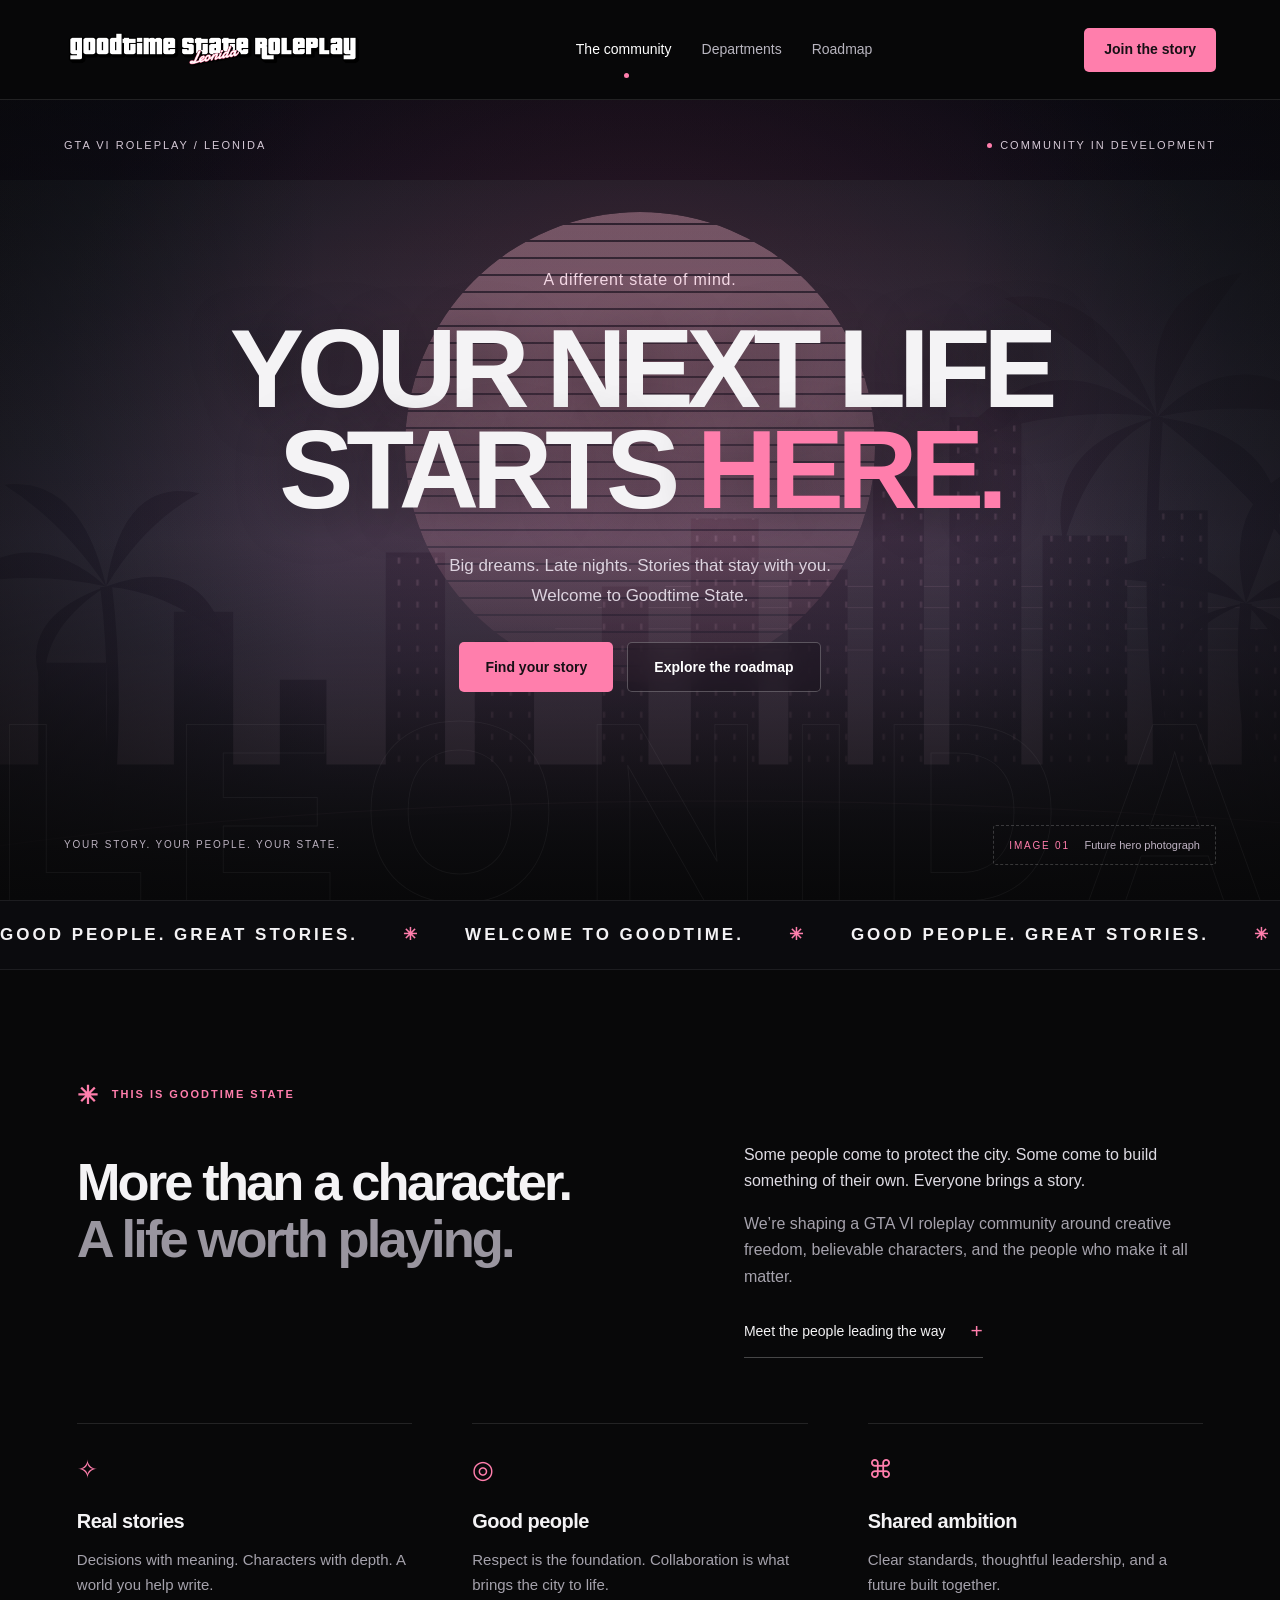
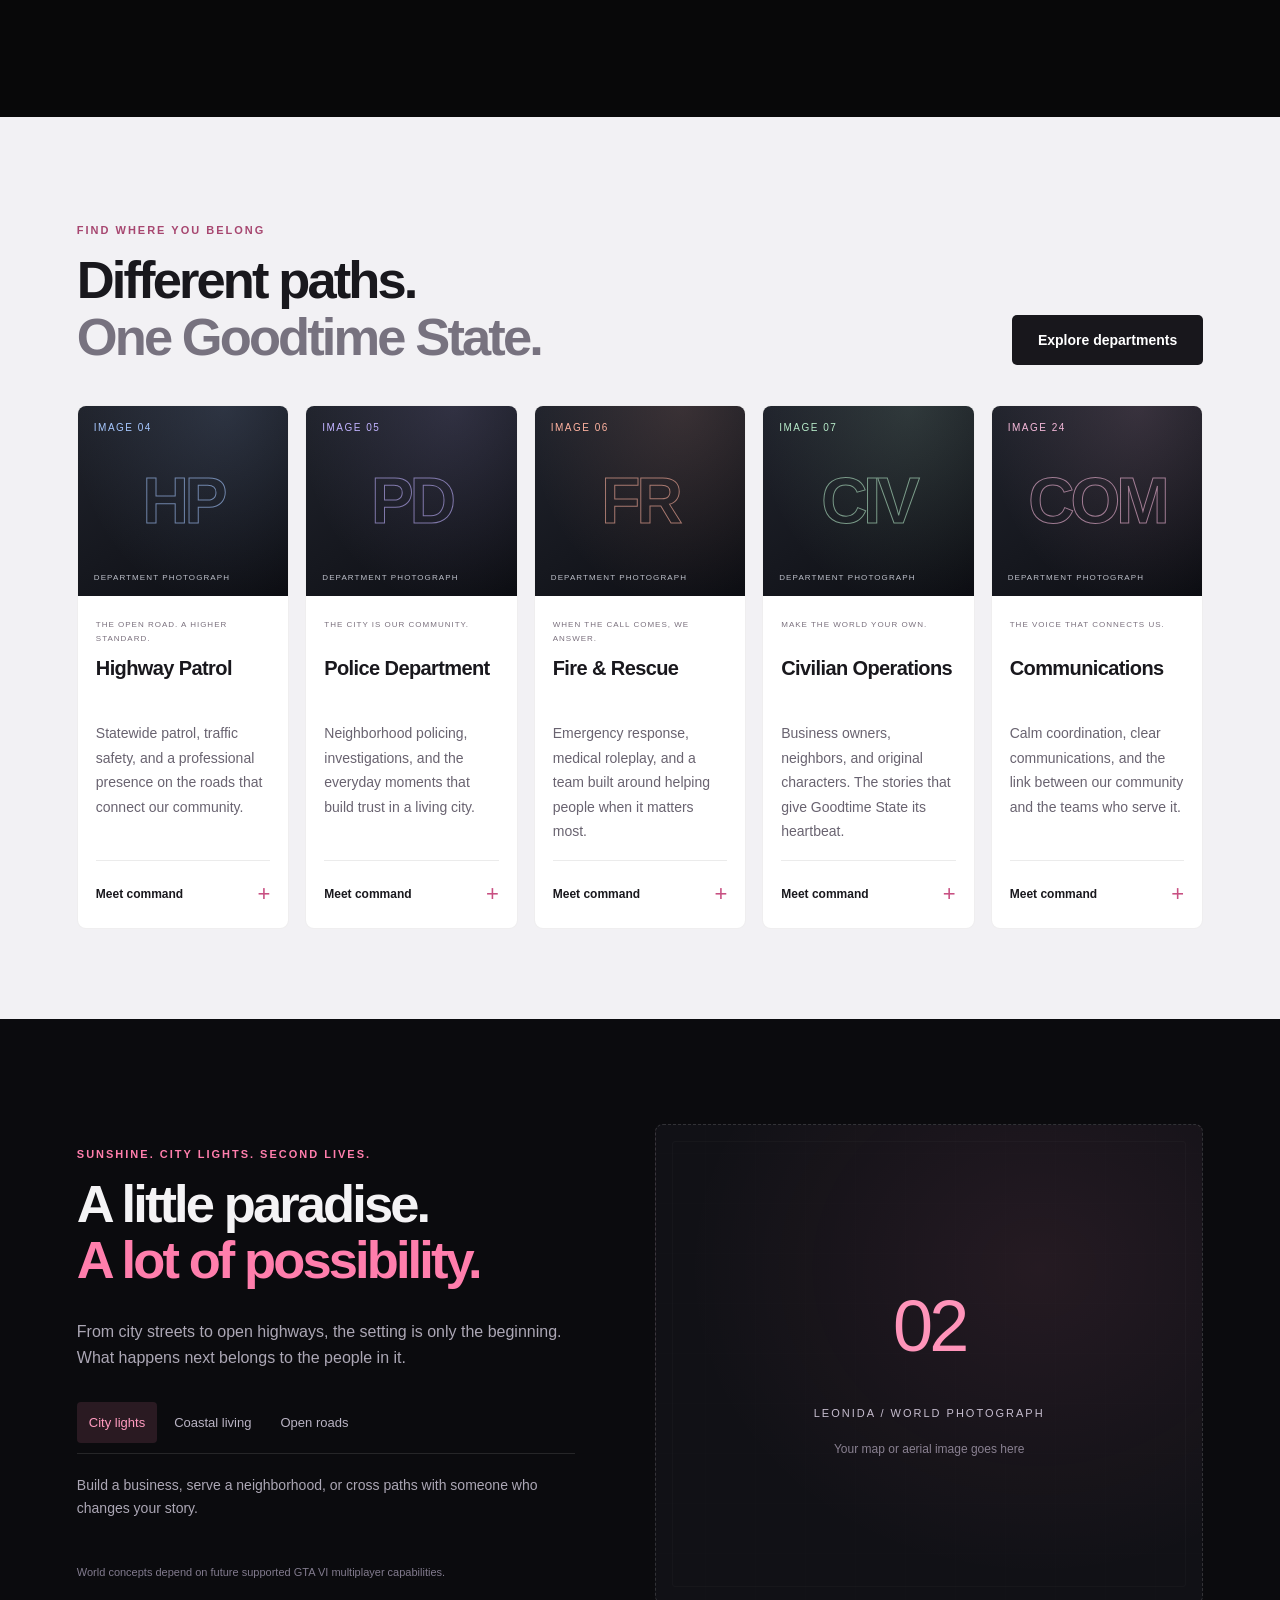
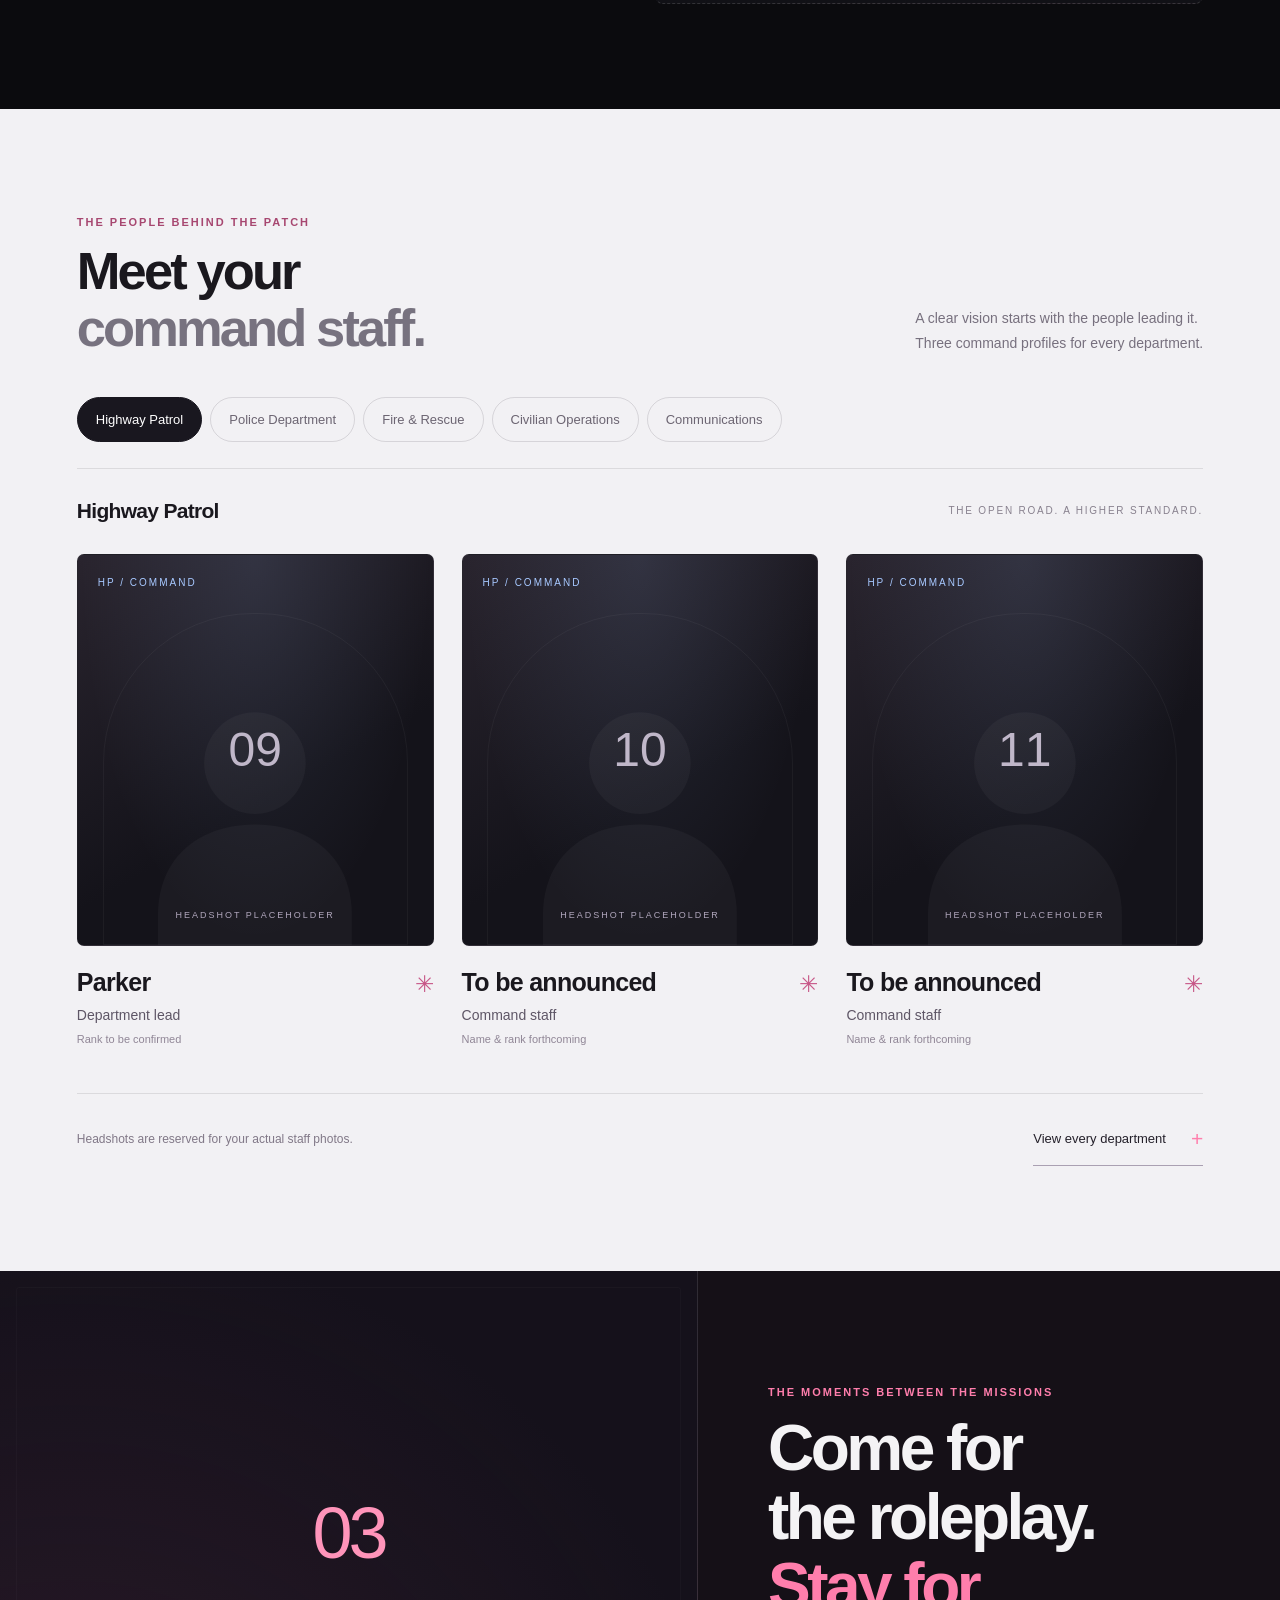
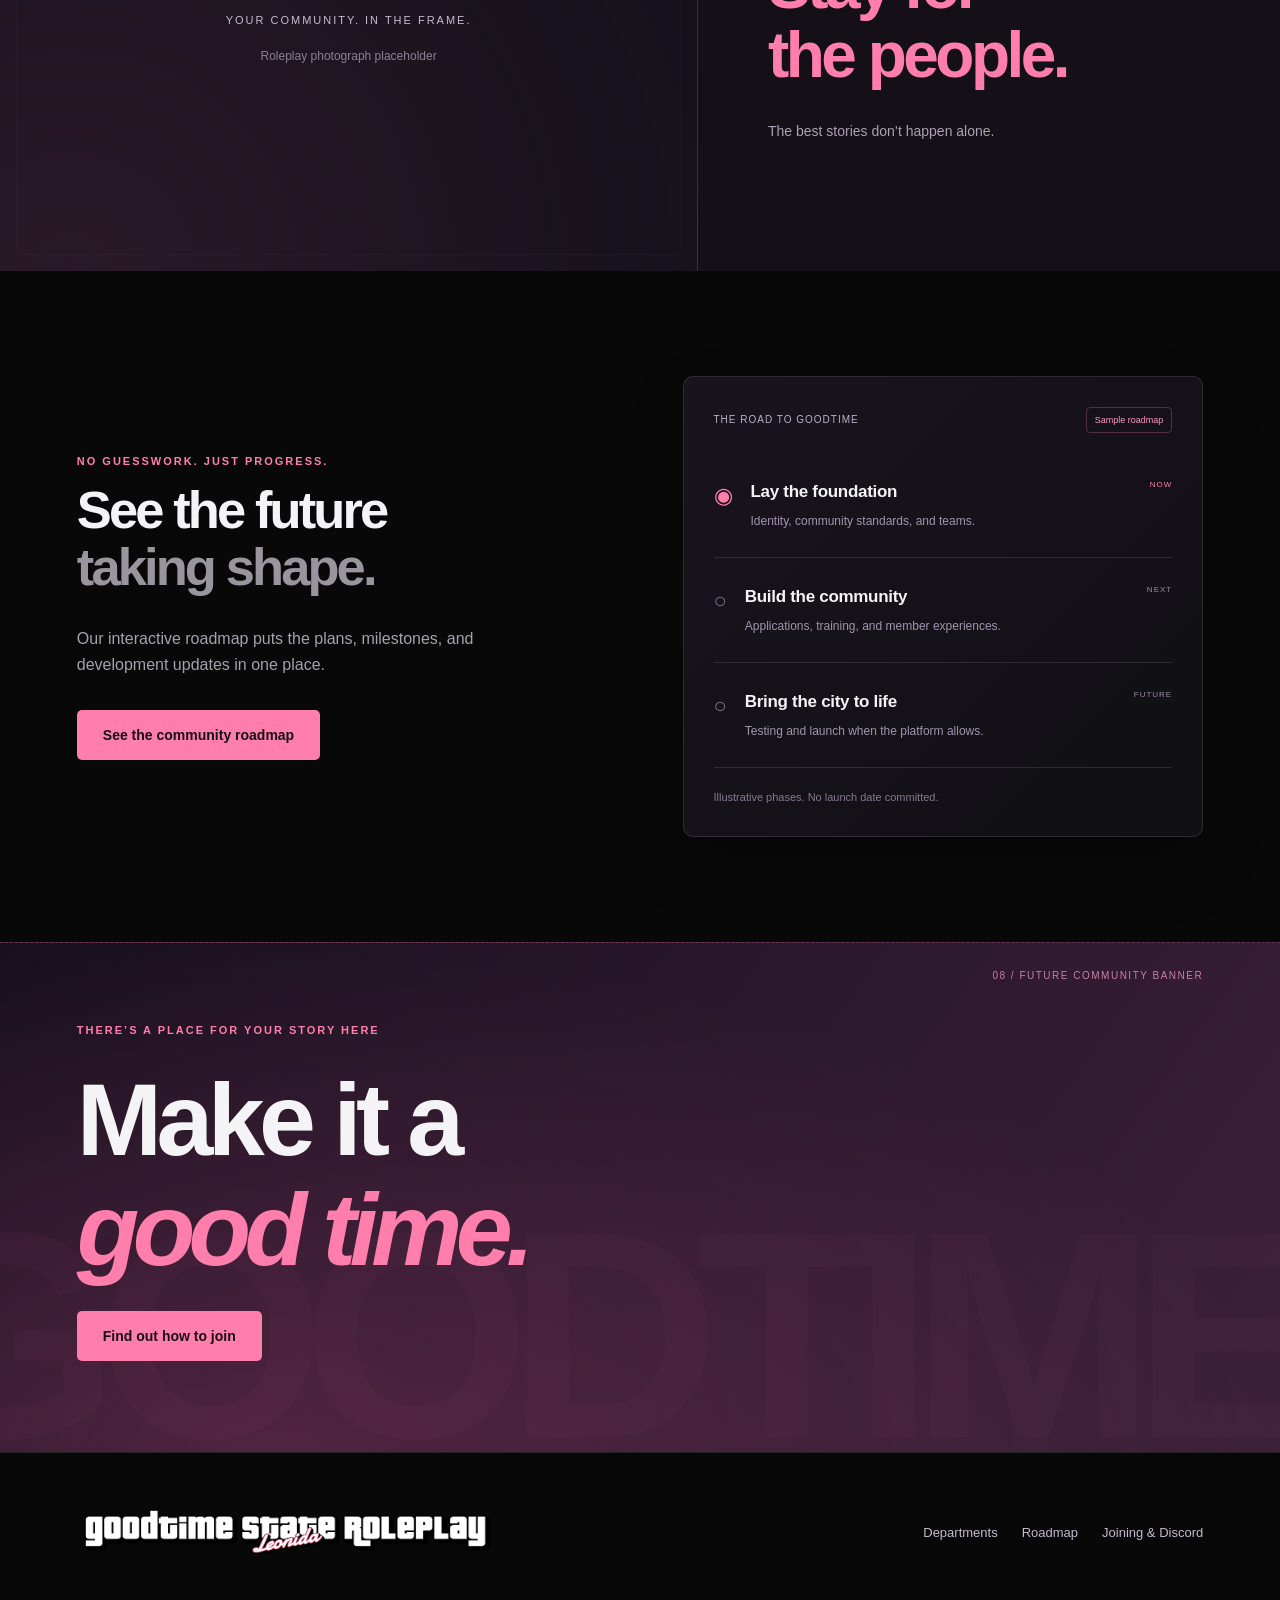
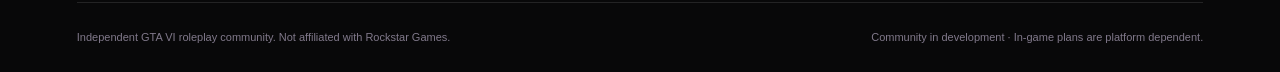
==== commit 6b16d59f: "Overhaul Goodtime State with supplied logo, pink visual identity and department command profiles" ====
--- a/index.html
+++ b/index.html
@@ -1,12 +1,12 @@
-<!doctype html><html lang="en"><head><meta charset="utf-8"><meta name="viewport" content="width=device-width,initial-scale=1"><title>Goodtime State Roleplay — Good times. Wild stories.</title><link rel="stylesheet" href="style.css"><link rel="stylesheet" href="home.css"><meta name="description" content="Goodtime State Roleplay — a new GTA VI community. Discover your next life in Leonida and follow our community roadmap."></head><body>
-<header><a class="brand" href="index.html"><span class="logo">GS</span><strong>GOODTIME STATE<span>ROLEPLAY / LEONIDA</span></strong></a><nav aria-label="Main navigation"><a class="selected" href="index.html">Home</a><a href="#about">About</a><a href="#departments">Departments</a><a href="roadmap.html">Roadmap</a></nav><button class="primary join">Join the community</button></header>
-<main class="home-main"><section class="home-hero"><div class="hero-glow"></div><div class="city-art" aria-hidden="true"></div><div class="hero-coordinate" aria-hidden="true">GSR / LEONIDA<br>AFTER HOURS, ALWAYS.</div><div class="hero-content"><div class="eyebrow"><span class="brand-dot"></span> LEONIDA IS CALLING / GTA VI ROLEPLAY</div><h1>GOOD TIMES.<br><em>WILD STORIES.</em></h1><p>Sun-soaked streets. After-dark ambition. A whole new life.<br>Welcome to Goodtime State — your next chapter in GTA VI roleplay.</p><div class="hero-buttons"><button class="primary join">Discover your next life</button><a class="outline" href="roadmap.html">Explore the roadmap</a></div><div class="hero-footnote">IN DEVELOPMENT <span>Independent community · Platform dependent</span></div></div><div class="image-slot hero-image" aria-label="Image placeholder 1"><span class="slot-number">01</span><span class="slot-label">YOUR WORLD, IN FRAME</span><small>IMAGE 01 / YOUR FUTURE HERO PHOTOGRAPH</small></div><a class="scroll-link" href="#about">DISCOVER GOODTIME STATE <span>⌄</span></a></section>
-<div class="ticker" aria-hidden="true"><span>GOODTIME STATE ✦ YOUR LIFE. YOUR RULES. YOUR STORY. ✦ LEONIDA IS CALLING ✦ GOODTIME STATE ✦ YOUR LIFE. YOUR RULES. YOUR STORY. ✦ LEONIDA IS CALLING ✦</span></div><section class="values-strip"><div><strong>STORY FIRST</strong><span>Characters with purpose</span></div><div><strong>COMMUNITY LED</strong><span>Built around our people</span></div><div><strong>BUILT IN THE OPEN</strong><a href="roadmap.html">Follow our progress</a></div></section>
-<section id="about" class="home-section standards"><div class="section-intro"><div class="eyebrow">THE GOODTIME STATE STANDARD</div><h2>NOT ANOTHER SERVER.<br><em>YOUR OTHER LIFE.</em></h2><p>We’re creating a place for thoughtful roleplay, shared ambition, and stories worth coming back to. These principles guide the community we’re building.</p></div><div class="standard-grid"><article><span class="line-icon">◇</span><h3>Purposeful roleplay</h3><p>Believable characters. Meaningful decisions. A shared commitment to making every interaction matter.</p></article><article><span class="line-icon">⌘</span><h3>People before everything</h3><p>Respect, collaboration, and a welcoming culture. The best experiences start with the people beside you.</p></article><article><span class="line-icon">▤</span><h3>Clear direction</h3><p>Defined responsibilities, transparent progress, and standards that help our community grow together.</p></article></div></section>
-<section class="home-section zones" id="world"><div class="section-intro centered"><div class="eyebrow">A WORLD OF POSSIBILITIES</div><h2>SOMEWHERE BETWEEN<br><em>PARADISE & POSSIBILITY.</em></h2><p>Explore the settings we envision for Goodtime State Roleplay. Locations and operations are concepts, subject to future platform support.</p></div><div class="zone-grid"><div class="image-slot map-slot" aria-label="Image placeholder 2"><span class="slot-number">02</span><span class="slot-label">WORLD / MAP IMAGE</span><small>Your Leonida map or aerial image</small></div><div class="zone-panel"><div class="eyebrow">EXPLORE THE VISION</div><div class="zone-tabs"><button class="zone-tab active" data-zone="city" aria-pressed="true">City life <span>01</span></button><button class="zone-tab" data-zone="coast" aria-pressed="false">The coastline <span>02</span></button><button class="zone-tab" data-zone="county" aria-pressed="false">Beyond the city <span>03</span></button></div><div class="zone-detail" aria-live="polite"><h3 id="zoneTitle">A city with a story on every block.</h3><p id="zoneCopy">From neighborhood businesses to public service, we envision a city shaped by the characters who live in it.</p><span class="pill">Concept · Not a confirmed game feature</span></div></div></div></section>
-<section class="home-section story"><div class="story-copy"><div class="eyebrow">MORE THAN A CHARACTER</div><h2>THE CITY IS A STAGE.<br><em>MAKE AN ENTRANCE.</em></h2><p>Serve your community. Build a business. Take the road less traveled. Your character’s journey should be yours to create.</p><div class="story-points"><div><h3>Explore</h3><p>Let curiosity lead to your next story.</p></div><div><h3>Connect</h3><p>Turn shared scenes into lasting friendships.</p></div><div><h3>Develop</h3><p>Grow your character through meaningful choices.</p></div><div><h3>Create</h3><p>Bring something only you can to the world.</p></div></div></div><div class="image-slot story-image" aria-label="Image placeholder 3"><span class="slot-number">03</span><span class="slot-label">COMMUNITY / ROLEPLAY IMAGE</span><small>Your characters or action scene</small></div></section>
-<section id="departments" class="home-section paths"><div class="path-heading"><div><div class="eyebrow">DIFFERENT PATHS. ONE COMMUNITY.</div><h2>WHAT’S YOUR <em>STORY?</em></h2></div><span class="pill">Proposed departments</span></div><p class="section-description">A first look at the roles we’re planning. Department names, structures, and recruitment will evolve with the community.</p><div class="path-grid"><article><div class="image-slot department-image" aria-label="Image placeholder 4"><span class="slot-number">04</span><span class="slot-label">LAW ENFORCEMENT</span></div><div class="path-body"><span class="eyebrow">PROTECT & SERVE</span><h3>Law enforcement</h3><p>Professional policing, collaborative investigations, and a commitment to the community.</p><button data-dept="police">Explore this path <span>+</span></button></div></article><article><div class="image-slot department-image" aria-label="Image placeholder 5"><span class="slot-number">05</span><span class="slot-label">FIRE & RESCUE</span></div><div class="path-body"><span class="eyebrow">ANSWER THE CALL</span><h3>Fire & rescue</h3><p>Teamwork, emergency response, and stories built around helping others.</p><button data-dept="fire">Explore this path <span>+</span></button></div></article><article><div class="image-slot department-image" aria-label="Image placeholder 6"><span class="slot-number">06</span><span class="slot-label">CIVILIAN LIFE</span></div><div class="path-body"><span class="eyebrow">BRING THE CITY TO LIFE</span><h3>Civilian operations</h3><p>Entrepreneurs, neighbors, and original characters who give the world its identity.</p><button data-dept="civilian">Explore this path <span>+</span></button></div></article><article><div class="image-slot department-image" aria-label="Image placeholder 7"><span class="slot-number">07</span><span class="slot-label">COMMUNICATIONS</span></div><div class="path-body"><span class="eyebrow">KEEP EVERYONE CONNECTED</span><h3>Communications</h3><p>A calm voice, clear coordination, and a vital connection between teams.</p><button data-dept="dispatch">Explore this path <span>+</span></button></div></article></div></section>
-<section class="roadmap-feature"><div><div class="eyebrow">FOLLOW THE BUILD</div><h2>THE FUTURE IS<br><em>UNDER CONSTRUCTION.</em></h2><p>See what’s planned, what’s in progress, and what comes next on our interactive community roadmap.</p></div><div class="roadmap-link-panel"><div class="mini-stages"><span>Foundation</span><span>Community beta</span><span>Future launch</span></div><a class="primary" href="roadmap.html">View community roadmap</a><small>Illustrative progress · No launch date committed</small></div></section>
-<section class="home-section final-call"><div><div class="eyebrow">YOUR NEXT CHAPTER STARTS HERE</div><h2>CLOCK OUT OF ORDINARY.<br><em>CHECK INTO GOODTIME.</em></h2><p>Goodtime State Roleplay is taking shape. Get to know the vision and follow the journey as we build our community.</p><button class="primary join">Join the next chapter</button></div><div class="image-slot closing-image" aria-label="Image placeholder 8"><span class="slot-number">08</span><span class="slot-label">CLOSING BANNER IMAGE</span><small>Your community group or skyline</small></div></section>
-<footer class="home-footer"><div><a class="brand" href="index.html"><span class="logo">GS</span><strong>GOODTIME STATE</strong></a><p>Good times. Wild stories.<br>An independent GTA VI roleplay community in development.</p></div><div><strong>EXPLORE</strong><a href="#about">About Goodtime State Roleplay</a><a href="#departments">Departments</a><a href="roadmap.html">Community roadmap</a></div><div><strong>COMMUNITY</strong><button class="join">Joining & applications</button><button class="join">Discord information</button><a href="roadmap.html">Staff demo access</a></div><div class="footer-bottom"><span>Goodtime State Roleplay concept website · Not affiliated with Rockstar Games, FDLE, or FiveM.</span><span>In-game plans depend on supported GTA VI multiplayer capabilities.</span></div></footer></main>
-<dialog id="homeModal"><button class="close" aria-label="Close dialog">×</button><div id="homeModalBody"></div></dialog><script src="home.js"></script></body></html>
+<!doctype html><html lang="en"><head><meta charset="utf-8"><meta name="viewport" content="width=device-width,initial-scale=1"><meta name="theme-color" content="#080809"><meta name="description" content="Goodtime State Roleplay. Discover your next life in Leonida, meet our department command staff, and follow the GTA VI community roadmap."><title>Goodtime State Roleplay — Your next life</title><link rel="stylesheet" href="home.css"></head><body>
+<a class="skip" href="#main">Skip to content</a><header class="site-header"><a href="index.html" class="wordmark" aria-label="Goodtime State Roleplay home"><img src="assets/goodtime-state-logo.png" alt="Goodtime State Roleplay — Leonida" width="8192" height="1160"></a><nav aria-label="Main navigation"><a class="active" href="index.html">The community</a><a href="departments.html">Departments</a><a href="roadmap.html">Roadmap</a></nav><button class="button small join">Join the story</button><button class="menu-toggle" aria-label="Toggle navigation" aria-expanded="false">☰</button></header>
+<main id="main"><section class="hero"><div class="hero-art" aria-hidden="true"><div class="sun"></div><div class="skyline"></div><div class="horizon"></div></div><div class="hero-meta"><span>GTA VI ROLEPLAY / LEONIDA</span><span class="development"><i></i> COMMUNITY IN DEVELOPMENT</span></div><div class="hero-title"><p class="kicker">A different state of mind.</p><h1>YOUR NEXT LIFE<br>STARTS <em>HERE.</em></h1><p class="hero-description">Big dreams. Late nights. Stories that stay with you.<br>Welcome to Goodtime State.</p><div class="hero-actions"><a class="button" href="#paths">Find your story</a><a class="button ghost" href="roadmap.html">Explore the roadmap</a></div></div><div class="hero-bottom"><span>YOUR STORY. YOUR PEOPLE. YOUR STATE.</span><span class="photo-marker">IMAGE 01 <span>Future hero photograph</span></span></div><div class="hero-caption" aria-hidden="true">LEONIDA</div></section>
+<div class="marquee" aria-hidden="true"><div>GOOD PEOPLE. GREAT STORIES. <span>✳</span> WELCOME TO GOODTIME. <span>✳</span> GOOD PEOPLE. GREAT STORIES. <span>✳</span> WELCOME TO GOODTIME. <span>✳</span></div></div>
+<section class="intro section"><div class="section-label"><span class="spark">✳</span> THIS IS GOODTIME STATE</div><div class="intro-grid"><h2>More than a character.<br><span>A life worth playing.</span></h2><div><p>Some people come to protect the city. Some come to build something of their own. Everyone brings a story.</p><p class="muted">We’re shaping a GTA VI roleplay community around creative freedom, believable characters, and the people who make it all matter.</p><a class="text-link" href="#command">Meet the people leading the way <span>+</span></a></div></div><div class="principles"><article><span>✧</span><h3>Real stories</h3><p>Decisions with meaning. Characters with depth. A world you help write.</p></article><article><span>◎</span><h3>Good people</h3><p>Respect is the foundation. Collaboration is what brings the city to life.</p></article><article><span>⌘</span><h3>Shared ambition</h3><p>Clear standards, thoughtful leadership, and a future built together.</p></article></div></section>
+<section id="paths" class="section paths"><div class="section-top"><div><div class="section-label">FIND WHERE YOU BELONG</div><h2>Different paths.<br><span>One Goodtime State.</span></h2></div><a href="departments.html" class="button light">Explore departments</a></div><div class="path-grid" id="pathCards"></div></section>
+<section class="world section"><div class="world-copy"><div class="section-label">SUNSHINE. CITY LIGHTS. SECOND LIVES.</div><h2>A little paradise.<br><em>A lot of possibility.</em></h2><p>From city streets to open highways, the setting is only the beginning. What happens next belongs to the people in it.</p><div class="world-tabs" role="group" aria-label="Explore the world"><button class="active" data-zone="city" aria-pressed="true">City lights</button><button data-zone="coast" aria-pressed="false">Coastal living</button><button data-zone="highway" aria-pressed="false">Open roads</button></div><p id="worldDescription" aria-live="polite">Build a business, serve a neighborhood, or cross paths with someone who changes your story.</p><small>World concepts depend on future supported GTA VI multiplayer capabilities.</small></div><div class="image-placeholder world-image"><span class="image-number">02</span><span>LEONIDA / WORLD PHOTOGRAPH</span><small>Your map or aerial image goes here</small></div></section>
+<section id="command" class="section command"><div class="section-top"><div><div class="section-label">THE PEOPLE BEHIND THE PATCH</div><h2>Meet your<br><span>command staff.</span></h2></div><p class="section-aside">A clear vision starts with the people leading it.<br>Three command profiles for every department.</p></div><div id="departmentTabs" class="department-tabs" role="group" aria-label="Choose department command staff"></div><div id="commandHeading" class="command-heading"></div><div id="commandProfiles" class="profile-grid" aria-live="polite"></div><div class="command-footer"><span>Headshots are reserved for your actual staff photos.</span><a class="text-link" href="departments.html">View every department <span>+</span></a></div></section>
+<section class="story-section"><div class="image-placeholder story-image"><span class="image-number">03</span><span>YOUR COMMUNITY. IN THE FRAME.</span><small>Roleplay photograph placeholder</small></div><div class="story-quote"><div class="section-label">THE MOMENTS BETWEEN THE MISSIONS</div><h2>Come for<br>the roleplay.<br><em>Stay for<br>the people.</em></h2><p>The best stories don’t happen alone.</p></div></section>
+<section class="section build"><div class="build-heading"><div class="section-label">NO GUESSWORK. JUST PROGRESS.</div><h2>See the future<br><span>taking shape.</span></h2><p>Our interactive roadmap puts the plans, milestones, and development updates in one place.</p><a href="roadmap.html" class="button">See the community roadmap</a></div><div class="build-card"><div class="build-card-top"><span>THE ROAD TO GOODTIME</span><span class="tag">Sample roadmap</span></div><div class="phase current"><span class="phase-icon">◉</span><div><h3>Lay the foundation</h3><p>Identity, community standards, and teams.</p></div><span>NOW</span></div><div class="phase"><span class="phase-icon">○</span><div><h3>Build the community</h3><p>Applications, training, and member experiences.</p></div><span>NEXT</span></div><div class="phase"><span class="phase-icon">○</span><div><h3>Bring the city to life</h3><p>Testing and launch when the platform allows.</p></div><span>FUTURE</span></div><p class="build-note">Illustrative phases. No launch date committed.</p></div></section>
+<section class="closing"><div class="closing-placeholder" aria-label="Image placeholder 08"><span>08 / FUTURE COMMUNITY BANNER</span></div><div class="closing-content"><div class="section-label">THERE’S A PLACE FOR YOUR STORY HERE</div><h2>Make it a<br><em>good time.</em></h2><button class="button join">Find out how to join</button></div></section></main>
+<footer class="site-footer"><div class="footer-top"><a class="wordmark" href="index.html"><img src="assets/goodtime-state-logo.png" alt="Goodtime State Roleplay — Leonida" width="8192" height="1160"></a><div class="footer-links"><a href="departments.html">Departments</a><a href="roadmap.html">Roadmap</a><button class="join">Joining & Discord</button></div></div><div class="footer-bottom"><p>Independent GTA VI roleplay community. Not affiliated with Rockstar Games.</p><p>Community in development · In-game plans are platform dependent.</p></div></footer><dialog id="siteModal" aria-labelledby="modalTitle"><button class="close" aria-label="Close dialog">×</button><div id="modalContent"></div></dialog><script src="home.js"></script></body></html>
--- a/home.css
+++ b/home.css
@@ -1,3 +1 @@
-html{scroll-behavior:smooth;scroll-padding-top:100px}header{position:sticky;top:0;z-index:5;background:#081a33f5;backdrop-filter:blur(14px)}header nav{gap:27px}header nav a{font-size:12px;letter-spacing:1.3px;text-transform:uppercase;font-weight:650;color:#b9c9db;height:100%;display:flex;align-items:center;border-bottom:2px solid transparent}header nav a:hover,header nav .selected{color:var(--gold);border-color:var(--gold)}.home-main{max-width:none;padding:0}.home-hero{max-width:1600px;margin:auto;min-height:670px;position:relative;display:grid;grid-template-columns:1.2fr 1fr;gap:55px;align-items:center;padding:80px 6% 110px;overflow:hidden}.hero-glow{position:absolute;inset:0;background:radial-gradient(ellipse at 80% 30%,#264d772b,transparent 70%);pointer-events:none}.hero-content{position:relative;z-index:1}.home-hero h1{font-size:clamp(55px,6.5vw,100px);line-height:.98;font-weight:900;letter-spacing:-4px;margin:30px 0}.home-hero p{font-size:18px;line-height:1.8;color:#b9c9db;max-width:520px;border-left:2px solid #d5b46088;padding-left:20px}.hero-buttons{display:flex;gap:16px;align-items:center;margin-top:34px}.hero-buttons .primary,.hero-buttons .outline{padding:15px 24px;text-align:center}.hero-footnote{font-size:10px;letter-spacing:1.6px;color:var(--gold);margin-top:30px}.hero-footnote span{display:block;letter-spacing:.3px;color:#8fa8c5;margin-top:7px}.image-slot{display:flex;flex-direction:column;align-items:center;justify-content:center;border:1px dashed #527091;background:#0c213b;position:relative;gap:13px;min-width:0}.image-slot:before,.image-slot:after{content:'';position:absolute;width:15px;height:15px;border-color:#d5b46088}.image-slot:before{left:9px;top:9px;border-left:1px solid;border-top:1px solid}.image-slot:after{bottom:9px;right:9px;border-right:1px solid;border-bottom:1px solid}.slot-number{color:var(--gold);font-size:58px;line-height:1;font-weight:300;letter-spacing:-2px}.slot-label{color:#b7c9df;font-size:11px;letter-spacing:2px;text-align:center}.image-slot small{font-size:12px;color:#8da5c2;text-align:center;padding:0 15px}.hero-image{height:420px}.scroll-link{position:absolute;bottom:25px;left:6%;font-size:10px;letter-spacing:2px;color:#9bb1cd;display:flex;align-items:center;gap:15px}.scroll-link span{font-size:25px;color:var(--gold)}.values-strip{display:grid;grid-template-columns:repeat(3,1fr);background:#102744;border-block:1px solid var(--line);padding:25px 6%;gap:20px}.values-strip div{text-align:center;border-right:1px solid var(--line)}.values-strip div:last-child{border:0}.values-strip strong{display:block;color:#e7eef8;font-size:15px;letter-spacing:1.5px}.values-strip span,.values-strip a{display:block;color:#a9bdd5;font-size:13px;margin-top:6px}.values-strip a{color:var(--gold)}.home-section{padding:85px 6%;max-width:1600px;margin:auto}.section-intro{max-width:760px}.home-main h2{font-size:clamp(32px,3.3vw,48px);line-height:1.14;font-weight:850;letter-spacing:-1.3px;margin:20px 0}.home-main h2 em{font-style:normal;color:var(--gold)}.section-intro p,.story-copy>p,.section-description,.final-call p,.roadmap-feature p{color:#acbfd7;font-size:16px;line-height:1.8}.standard-grid{display:grid;grid-template-columns:repeat(3,1fr);gap:40px;margin-top:45px}.standard-grid article{border-top:1px solid #53617a;padding-top:25px}.line-icon{font-size:30px;color:var(--gold)}.standard-grid h3{font-size:20px;margin:15px 0}.standard-grid p{font-size:15px;line-height:1.9;color:#aebfd6}.zones{max-width:none;background:#0b203b;border-block:1px solid var(--line)}.centered{text-align:center;margin:0 auto 40px}.centered .eyebrow{justify-content:center}.zone-grid{display:grid;grid-template-columns:1.6fr 1fr;gap:40px;max-width:1400px;margin:auto}.map-slot{min-height:400px}.zone-panel{padding:20px 0}.zone-tabs{margin-top:20px}.zone-tab{display:flex;width:100%;justify-content:space-between;border-bottom:1px solid var(--line);padding:16px 15px;color:#a9bdd6;text-align:left}.zone-tab.active{background:#1c3654;border-left:2px solid var(--gold);color:#f5f7fc}.zone-tab span{font-size:12px;color:var(--gold)}.zone-detail h3{font-size:20px;line-height:1.5;margin-top:25px}.zone-detail p{font-size:14px;color:#a9bdd6;line-height:1.8}.zone-detail .pill{font-size:11px}.story{display:grid;grid-template-columns:1fr 1fr;gap:75px;align-items:center}.story-image{min-height:480px}.story-points{display:grid;grid-template-columns:1fr 1fr;gap:10px 25px;margin-top:30px}.story-points h3{color:var(--gold);font-size:16px;margin-bottom:5px}.story-points p{font-size:14px;color:#acbfd7;line-height:1.7}.paths{border-top:1px solid var(--line)}.path-heading{display:flex;align-items:center;justify-content:space-between;gap:20px}.path-grid{display:grid;grid-template-columns:repeat(4,1fr);gap:20px;margin-top:35px}.path-grid article{background:#102744;border:1px solid var(--line)}.department-image{height:210px;border-top:0;border-inline:0}.department-image .slot-number{font-size:45px}.department-image .slot-label{font-size:9px}.path-body{padding:23px}.path-body .eyebrow{font-size:9px;letter-spacing:1.2px}.path-body h3{font-size:21px;line-height:1.3;margin:13px 0}.path-body p{color:#aebfd6;font-size:14px;line-height:1.8;min-height:100px}.path-body button{width:100%;display:flex;justify-content:space-between;border-top:1px solid var(--line);padding:18px 0 0;color:var(--gold);font-size:13px}.roadmap-feature{padding:55px 6%;background:#132d4b;border-block:1px solid #43526b;display:grid;grid-template-columns:1.2fr 1fr;align-items:center;gap:60px}.roadmap-feature h2{font-size:36px}.roadmap-link-panel .primary{display:inline-block}.mini-stages{display:flex;gap:22px;margin-bottom:30px;border-top:2px solid #59708e;padding-top:14px;font-size:12px;color:#b9cadf}.mini-stages span:first-child{color:var(--gold)}.roadmap-link-panel small{display:block;margin-top:15px;color:#9cb3d0;font-size:12px}.final-call{display:grid;grid-template-columns:1fr 1fr;gap:70px;align-items:center}.final-call p{max-width:500px}.closing-image{height:320px}.final-call button{margin-top:15px}.home-footer{background:#06152b;border-top:1px solid var(--line);padding:45px 6% 25px;display:grid;grid-template-columns:2fr 1fr 1fr;gap:40px;align-items:start}.home-footer p{font-size:13px;line-height:1.8;max-width:330px;color:#9bb2ce}.home-footer>div>strong{font-size:11px;letter-spacing:2px;color:var(--gold);display:block;margin-bottom:18px}.home-footer>div>a:not(.brand),.home-footer>div>button{display:block;font-size:13px;color:#b3c5dc;padding:0;margin-top:11px;text-align:left}.footer-bottom{grid-column:1/-1;border-top:1px solid var(--line);padding-top:20px;display:flex;justify-content:space-between;gap:20px;font-size:11px;color:#91a9c7}.home-link{font-size:14px;color:var(--muted)}#homeModal .primary{display:inline-block;margin-top:15px}@media(max-width:1050px){.home-hero{gap:25px}.home-hero h1{font-size:66px}.hero-image{height:370px}.path-grid{grid-template-columns:1fr 1fr}.path-body p{min-height:60px}.story{gap:35px}.roadmap-feature{gap:35px}header nav{gap:18px}header .brand strong span{font-size:8px}.hero-buttons{flex-wrap:wrap}}@media(max-width:650px){header nav{height:43px;gap:24px}header .primary{font-size:12px}.home-hero{grid-template-columns:1fr;padding-top:45px;gap:35px}.home-hero h1{font-size:60px;letter-spacing:-3px}.home-hero p{font-size:16px}.hero-image{height:250px}.values-strip{padding:22px 6%;gap:12px}.values-strip strong{font-size:10px;letter-spacing:.8px}.values-strip span,.values-strip a{font-size:11px}.home-section{padding:55px 6%}.standard-grid,.zone-grid,.story,.final-call,.roadmap-feature{grid-template-columns:1fr}.standard-grid{gap:20px}.zone-grid{gap:20px}.map-slot{min-height:280px}.story-image{min-height:300px}.path-heading{display:block}.path-grid{grid-template-columns:1fr}.department-image{height:230px}.path-body p{min-height:0}.roadmap-feature{padding:40px 6%}.roadmap-feature h2{font-size:31px}.mini-stages{gap:12px}.home-footer{grid-template-columns:1fr 1fr;gap:30px}.home-footer>div:first-child{grid-column:1/-1}.footer-bottom{flex-direction:column}.closing-image{height:260px}}@media(prefers-reduced-motion:reduce){html{scroll-behavior:auto}}
-/* Goodtime State — coastal noir */
-:root{--pink:#e3a0b7;--ice:#91d9d1}body{background:#071321}header{background:#071321d9;border-bottom:1px solid #ffffff12;height:88px}.brand strong{font-size:17px;letter-spacing:1px}.brand strong span{letter-spacing:3px;font-size:8px;margin-top:3px}.logo{background:transparent;color:var(--gold);border:1px solid #d5b46066;font-size:25px;letter-spacing:-3px;padding:5px 11px 5px 8px;border-radius:0}.primary{border-radius:2px;padding:14px 24px;text-transform:uppercase;letter-spacing:1.4px;font-size:11px;background:#e1c684;box-shadow:0 0 30px #d5b46013;transition:transform .25s,box-shadow .25s}.primary:hover{transform:translateY(-3px);box-shadow:0 10px 35px #d5b46030}.outline{border-radius:2px;text-transform:uppercase;letter-spacing:1.2px;font-size:11px;backdrop-filter:blur(12px)}.home-hero{max-width:none;min-height:800px;min-height:calc(100svh - 88px);grid-template-columns:1.7fr .7fr;padding:100px 7% 100px;gap:30px;background:#071321;isolation:isolate}.city-art{position:absolute;inset:0;background:url('skyline.svg') center 70%/cover no-repeat;z-index:-3;opacity:.85}.hero-glow{z-index:-2;background:linear-gradient(90deg,#071321ed 5%,#071321a0 45%,#07132110 85%),linear-gradient(0deg,#071321,transparent 40%)}.home-hero:after{content:'';position:absolute;inset:0;z-index:-1;pointer-events:none;background:repeating-linear-gradient(0deg,transparent,transparent 3px,#ffffff02 4px)}.hero-coordinate{position:absolute;right:7%;top:40px;text-align:right;line-height:1.8;font-size:9px;letter-spacing:2px;color:#cfbb96}.home-hero .eyebrow{color:#e5c98d;font-size:10px;letter-spacing:3px}.home-hero h1{font-size:clamp(66px,8.7vw,145px);line-height:.91;letter-spacing:-6px;font-weight:950;margin:35px 0;max-width:1050px}.home-hero h1 em{display:block;color:#dfbc7c;text-shadow:0 0 65px #e4a68625}.home-hero p{font-size:16px;max-width:490px;color:#cad5e1;padding-left:18px}.hero-image{height:210px;align-self:end;margin-bottom:38px;background:#10233826;backdrop-filter:blur(8px);border-color:#d5b46055;transform:rotate(-4deg);box-shadow:0 25px 60px #0004;transition:transform .5s}.hero-image:hover{transform:rotate(0deg)}.hero-image .slot-number{font-size:44px}.hero-image .slot-label{font-size:9px;letter-spacing:2px}.hero-image small{font-size:8px;letter-spacing:1px}.hero-footnote{margin-top:35px}.scroll-link{left:7%;font-size:8px;bottom:24px}.ticker{overflow:hidden;background:#ddc28a;color:#091522;padding:13px 0;transform:rotate(-1deg);position:relative;z-index:2;margin:-5px 0 0;white-space:nowrap}.ticker span{display:block;width:max-content;font-weight:800;font-size:13px;letter-spacing:4px;animation:drift 40s linear infinite}.values-strip{background:#091726;border:0;padding:40px 7%}.values-strip strong{font-size:11px;letter-spacing:2px}.values-strip span,.values-strip a{font-size:12px}.home-section{padding:110px 7%}.home-main h2{font-size:clamp(33px,4.3vw,65px);letter-spacing:-2px;line-height:1.04;font-weight:900}.home-main .eyebrow{font-size:9px;letter-spacing:3px;color:#bfa577}.section-intro{max-width:850px}.section-intro p{max-width:630px;font-size:16px}.standard-grid{gap:45px;margin-top:60px}.standard-grid article{border-top:1px solid #d5b46040;padding-top:28px}.standard-grid h3{font-size:19px}.line-icon{color:var(--ice);font-size:27px}.standard-grid p{font-size:14px;color:#9bb0c7}.zones{background:radial-gradient(ellipse at 70% 0,#26324d60,transparent 70%),#0b192a;border-block:1px solid #ffffff0c}.centered p{margin:20px auto}.centered{margin-bottom:65px}.image-slot{background:linear-gradient(140deg,#152b4133,#08152288);border-color:#53708466;overflow:hidden}.image-slot .slot-number{font-weight:200;color:#d8bd80}.map-slot{min-height:430px;background:linear-gradient(140deg,#172f4133,#08152288),repeating-linear-gradient(0deg,transparent,transparent 39px,#ffffff03 40px),repeating-linear-gradient(90deg,transparent,transparent 39px,#ffffff03 40px)}.zone-tab.active{background:#1d38484d;border-color:var(--ice)}.zone-tab span{color:var(--ice)}.zone-detail .pill{color:#b0bfcf;border-color:#46576a}.story{gap:85px}.story-image{min-height:520px;transform:rotate(2deg);box-shadow:22px 22px 0 #14283b55}.story-copy>p{font-size:15px}.story-points h3{color:var(--ice)}.paths{border-top:1px solid #ffffff0c;background:linear-gradient(180deg,#0d2032,#071321)}.path-grid{gap:20px}.path-grid article{background:#0d1e30;border:1px solid #ffffff0e;transition:transform .35s,border-color .35s}.path-grid article:hover{transform:translateY(-10px);border-color:#d5b46080}.department-image{height:260px;background:linear-gradient(160deg,#1c344444,#071321)}.path-body{padding:25px}.path-body h3{font-size:22px}.path-body .eyebrow{color:var(--ice);font-size:8px}.path-body button{color:var(--gold)}.roadmap-feature{background:linear-gradient(110deg,#172d42,#0d1e30);border-block:1px solid #d5b46030;padding:65px 7%}.roadmap-feature h2{font-size:44px}.roadmap-feature p{font-size:14px}.mini-stages{border-color:#688d944d}.mini-stages span:first-child{color:var(--ice)}.final-call{position:relative;overflow:hidden;background:radial-gradient(ellipse at 10% 90%,#61485b30,transparent 60%)}.final-call h2{font-size:clamp(35px,4vw,60px)}.closing-image{height:350px;border-color:#d5b46055}.home-footer{background:#050f1c;border-top:1px solid #ffffff12;padding:60px 7% 30px}.home-footer .brand strong{font-size:16px}.home-footer p{font-size:12px}.footer-bottom{font-size:10px;border-color:#ffffff12}.image-slot:before,.image-slot:after{color:#d5b46088}.home-main section{animation:arrive .8s both}.home-hero .hero-content{animation:arrive 1.1s both}.home-main a:hover{color:#e6cf96}@keyframes arrive{from{opacity:0;transform:translateY(14px)}to{opacity:1;transform:translateY(0)}}@keyframes drift{to{transform:translateX(-50%)}}@media(min-width:1600px){.home-hero{min-height:850px}.home-hero h1{font-size:145px}}@media(max-width:1050px){.home-hero{grid-template-columns:1fr .45fr;padding-inline:6%;min-height:760px}.home-hero h1{font-size:80px;letter-spacing:-4px}.hero-image{height:190px}.brand strong{font-size:13px}header nav{gap:16px}header nav a{font-size:10px}.home-main h2{font-size:43px}.story{gap:45px}.hero-image .slot-label{font-size:8px}.hero-image small{font-size:8px}}@media(max-width:650px){header{height:auto}.brand strong{font-size:13px}header nav{height:42px}.home-hero{padding-top:65px;grid-template-columns:1fr;min-height:auto;padding-bottom:85px;gap:15px}.home-hero h1{font-size:clamp(48px,12vw,74px);letter-spacing:-3px}.home-hero .eyebrow{font-size:8px;letter-spacing:2px}.hero-coordinate{display:none}.home-hero p{font-size:14px;max-width:90%}.hero-buttons{gap:10px}.hero-buttons .primary,.hero-buttons .outline{font-size:9px;padding:13px 16px}.hero-image{width:180px;height:130px;justify-self:end;margin:0 5px 0 0;gap:7px}.hero-image .slot-number{font-size:30px}.hero-image small{font-size:7px}.city-art{background-position:60% center}.hero-glow{background:linear-gradient(90deg,#071321d9,#07132155),linear-gradient(0deg,#071321,transparent)}.home-section{padding:65px 6%}.home-main h2{font-size:34px;letter-spacing:-1.3px}.standard-grid{margin-top:30px;gap:25px}.values-strip{padding:30px 5%}.values-strip strong{font-size:8px}.values-strip span,.values-strip a{font-size:10px}.map-slot{min-height:290px}.story-image{min-height:320px}.path-grid{grid-template-columns:1fr 1fr;gap:12px}.department-image{height:170px}.path-body{padding:15px}.path-body h3{font-size:18px}.path-body p{font-size:12px;min-height:110px}.path-body .eyebrow{font-size:7px;letter-spacing:1px}.path-body button{font-size:11px}.roadmap-feature{padding:45px 6%}.closing-image{height:250px}.home-footer{padding:40px 6%}.ticker span{font-size:10px}.hero-footnote{font-size:8px}.hero-footnote span{font-size:9px}}@media(prefers-reduced-motion:reduce){*,*:before,*:after{animation:none!important;transition:none!important;scroll-behavior:auto!important}}
+:root{color-scheme:dark;--bg:#080809;--surface:#111114;--line:#ffffff1c;--pink:#ff7eac;--ink:#f4f3f5;--muted:#a5a2ac;--light:#f2f1f4}*{box-sizing:border-box}html{scroll-behavior:smooth;scroll-padding-top:105px}body{margin:0;background:var(--bg);color:var(--ink);font:16px/1.65 -apple-system,BlinkMacSystemFont,'Segoe UI',sans-serif}button,input,select,textarea{font:inherit}button,a{-webkit-tap-highlight-color:transparent}button{cursor:pointer}button,a{color:inherit}a{text-decoration:none}button{border:0;background:none}button:focus-visible,a:focus-visible{outline:3px solid var(--pink);outline-offset:5px}.skip{position:fixed;top:-80px;left:15px;padding:12px;background:var(--pink);color:#090909;z-index:50}.skip:focus{top:10px}.site-header{height:100px;padding:0 5%;display:flex;align-items:center;justify-content:space-between;gap:30px;border-bottom:1px solid var(--line);background:#080809f2;backdrop-filter:blur(20px);position:sticky;top:0;z-index:10}.wordmark{display:block;width:300px;flex-shrink:0}.wordmark img{display:block;width:100%;height:auto}.site-header nav{display:flex;align-items:center;gap:30px}.site-header nav a{font-size:14px;color:#b8b5bf;padding:36px 0;position:relative}.site-header nav a:hover,.site-header nav a.active{color:white}.site-header nav a.active:after{content:'';position:absolute;width:5px;height:5px;border-radius:50%;background:var(--pink);bottom:19px;left:50%}.button{display:inline-flex;align-items:center;justify-content:center;min-height:50px;background:var(--pink);color:#161015;padding:15px 26px;border-radius:5px;font-size:14px;font-weight:650;line-height:1.3;transition:background .2s,transform .2s,box-shadow .2s;gap:10px}.button:hover{background:#ffa5c5;transform:translateY(-2px);box-shadow:0 10px 35px #ff7eac20}.button.small{min-height:44px;padding:12px 20px}.button.ghost{background:#17111b66;border:1px solid #ffffff40;color:white;backdrop-filter:blur(10px)}.button.ghost:hover{background:#ffffff14}.button.light{background:#18171c;color:white}.menu-toggle{display:none;font-size:25px;color:white}.hero{min-height:790px;min-height:calc(100svh - 100px);position:relative;isolation:isolate;overflow:hidden;padding:36px 5% 35px;display:flex;flex-direction:column;justify-content:space-between;background:#100d19}.hero-art{position:absolute;inset:0;z-index:-2;background:radial-gradient(ellipse at 50% 35%,#9e42664d,transparent 65%),linear-gradient(#0c0b16,#292039 70%,#14101b);overflow:hidden}.sun{position:absolute;width:470px;aspect-ratio:1;left:50%;top:14%;transform:translateX(-50%);border-radius:50%;background:linear-gradient(#e19db688,#b4678c20);box-shadow:0 0 180px #dc628433;mask-image:repeating-linear-gradient(0deg,#000 0,#000 15px,transparent 15px,transparent 17px)}.skyline{position:absolute;inset:10% -3% 0;background:url('skyline.svg') center bottom/cover no-repeat;filter:sepia(.6) saturate(.8) hue-rotate(280deg);opacity:.55;mix-blend-mode:screen}.hero-art:after{content:'';position:absolute;inset:0;background:linear-gradient(0deg,#080809 0%,#08080910 45%,#08080944),linear-gradient(90deg,#08080980,transparent 25%,transparent 75%,#08080980)}.hero-meta{display:flex;justify-content:space-between;gap:20px;font-size:11px;letter-spacing:2px;color:#d4c8d5}.development{display:flex;align-items:center;gap:8px}.development i{width:5px;height:5px;background:var(--pink);border-radius:50%}.hero-title{text-align:center;position:relative;z-index:1;margin:50px auto 70px;width:100%}.kicker{font-size:16px;color:#f3d7e4;margin-bottom:25px;letter-spacing:.8px}.hero h1{font-size:clamp(66px,8.7vw,142px);font-weight:900;letter-spacing:-.065em;line-height:.91;margin:20px auto 30px;text-shadow:0 4px 50px #0006}.hero h1 em{font-style:normal;color:var(--pink)}.hero-description{color:#ddd3df;font-size:17px;line-height:1.8}.hero-actions{display:flex;gap:14px;justify-content:center;margin-top:30px}.hero-bottom{display:flex;justify-content:space-between;align-items:center;gap:20px;z-index:1;font-size:10px;letter-spacing:1.8px;color:#bcb2c0}.photo-marker{border:1px dashed #ffffff30;padding:10px 15px;border-radius:3px;color:var(--pink)}.photo-marker span{color:#c0b4c4;margin-left:10px;letter-spacing:0;font-size:11px}.hero-caption{position:absolute;bottom:-40px;left:50%;transform:translateX(-50%);font-size:clamp(90px,20vw,320px);font-weight:900;letter-spacing:.08em;line-height:1;color:transparent;-webkit-text-stroke:1px #ffffff0c;z-index:-1;pointer-events:none}.marquee{border-block:1px solid #ffffff13;padding:20px 0;overflow:hidden;white-space:nowrap;background:#0b0b0e}.marquee>div{display:flex;gap:45px;width:max-content;font-size:17px;letter-spacing:3px;font-weight:700;animation:marquee 45s linear infinite}.marquee span{color:var(--pink)}.section{padding:105px 6%;max-width:1700px;margin:auto}.section-label{font-size:11px;letter-spacing:2px;line-height:1.6;font-weight:600;color:var(--pink);display:flex;gap:12px;align-items:center}.spark{font-size:25px}.intro-grid{display:grid;grid-template-columns:1.3fr 1fr;gap:70px;align-items:start;margin-top:27px}h2{font-size:clamp(36px,4.1vw,64px);letter-spacing:-.055em;line-height:1.08;margin:12px 0 30px;font-weight:750}h2 span{color:#99959f}h2 em{color:var(--pink);font-style:normal}p{margin-top:0}.intro-grid p{max-width:550px;color:#dedbe3}.intro-grid p.muted{color:var(--muted)}.text-link{display:inline-flex;gap:25px;align-items:center;font-size:14px;padding:8px 0;border-bottom:1px solid #ffffff40}.text-link span{color:var(--pink);font-size:21px}.principles{display:grid;grid-template-columns:repeat(3,1fr);gap:60px;margin-top:65px}.principles article{border-top:1px solid var(--line);padding-top:25px}.principles article>span{color:var(--pink);font-size:25px}.principles h3{font-size:20px;font-weight:600;margin:15px 0 10px;letter-spacing:-.5px}.principles p{color:var(--muted);font-size:15px;max-width:330px}.paths{max-width:none;background:var(--light);color:#19181d;padding-bottom:90px}.section-top{display:flex;justify-content:space-between;align-items:end;gap:35px;margin-bottom:40px}.section-top h2{margin-bottom:0}.paths .section-label,.command .section-label{color:#a74770}.paths h2 span,.command h2 span{color:#77727f}.path-grid{display:grid;grid-template-columns:repeat(5,minmax(0,1fr));gap:16px}.path-card{border:1px solid #21182712;background:white;display:block;border-radius:9px;overflow:hidden;transition:transform .3s,box-shadow .3s}.path-card:hover{transform:translateY(-7px);box-shadow:0 20px 40px #28152715}.path-image{height:190px;background:linear-gradient(145deg,#20232c,#0c0d12);position:relative;overflow:hidden;display:flex;align-items:center;justify-content:center}.path-image:before{content:'';position:absolute;inset:0;background:radial-gradient(ellipse at 70% 0,var(--dept-color),transparent 75%);opacity:.14}.path-code{font-size:64px;font-weight:850;letter-spacing:-4px;color:transparent;-webkit-text-stroke:1px var(--dept-color);opacity:.6}.path-image-number{position:absolute;top:14px;left:16px;font-size:10px;letter-spacing:1.5px;color:var(--dept-color)}.path-image-label{position:absolute;bottom:12px;left:16px;color:#bdc0ca;font-size:8px;letter-spacing:1.1px}.path-card-body{padding:22px 18px 15px}.path-card-body>span{font-size:8px;letter-spacing:1px;color:#7a707d;min-height:28px;display:block}.path-card h3{font-size:20px;line-height:1.25;margin:10px 0 15px;font-weight:650;letter-spacing:-.6px;min-height:50px}.path-card p{font-size:14px;line-height:1.75;color:#696370;min-height:125px}.path-link{display:flex;justify-content:space-between;align-items:center;border-top:1px solid #00000014;padding-top:15px;font-size:12px;font-weight:600}.path-link b{font-size:22px;font-weight:400;color:#c85082}.world{display:grid;grid-template-columns:1fr 1.1fr;align-items:center;gap:80px;background:#0b0b0e;max-width:none}.world-copy>p{color:#aca7b5;font-size:16px;max-width:510px}.world-tabs{display:flex;gap:5px;margin-top:30px;border-bottom:1px solid var(--line);padding-bottom:10px}.world-tabs button{color:#b9b3c3;padding:10px 12px;font-size:13px;border-radius:4px}.world-tabs button.active{background:#ff7eac20;color:#ff9bc0}.world-copy #worldDescription{font-size:14px;margin-top:20px;min-height:75px}.world small{font-size:11px;color:#827b8e;display:block}.image-placeholder{border:1px dashed #ffffff24;border-radius:8px;display:flex;align-items:center;justify-content:center;flex-direction:column;gap:18px;background:radial-gradient(ellipse at 80% 10%,#ff7eac0d,transparent 60%),#111116;position:relative;overflow:hidden}.image-placeholder:after{content:'';position:absolute;inset:16px;border:1px solid #ffffff06;pointer-events:none;border-radius:3px}.world-image{min-height:480px;background:repeating-linear-gradient(0deg,transparent,transparent 49px,#ffffff03 50px),repeating-linear-gradient(90deg,transparent,transparent 49px,#ffffff03 50px),radial-gradient(ellipse at 70% 30%,#ff7eac15,transparent 65%),#111116}.image-number{font-size:72px;font-weight:250;color:#ff94ba;letter-spacing:-4px}.image-placeholder>span:not(.image-number){font-size:11px;letter-spacing:2px;color:#c6bdcf;text-align:center}.image-placeholder small{color:#898091;font-size:12px}.command{max-width:none;background:var(--light);color:#1a181e}.section-aside{font-size:14px;line-height:1.8;color:#77707e;margin-bottom:0}.department-tabs{display:flex;gap:8px;flex-wrap:wrap;padding-bottom:26px;border-bottom:1px solid #17121c1a}.department-tabs button{border:1px solid #1b142321;border-radius:30px;font-size:13px;padding:11px 18px;color:#6c6572;transition:background .2s}.department-tabs button.active{background:#19171f;color:#fff;border-color:#19171f}.department-tabs button:hover{border-color:#bb5a85}.command-heading{display:flex;justify-content:space-between;align-items:center;gap:20px;padding:25px 0}.command-heading h3{font-size:21px;margin:0;letter-spacing:-.7px}.command-heading>span{font-size:10px;letter-spacing:1.8px;color:#88818e}.profile-grid{display:grid;grid-template-columns:repeat(3,minmax(0,1fr));gap:28px}.profile{min-width:0}.portrait{aspect-ratio:4/4.4;background:linear-gradient(150deg,#29242e,#14131a 60%);position:relative;border-radius:7px;overflow:hidden;isolation:isolate;border:1px solid #ffffff0c}.portrait:before{content:'';position:absolute;inset:0;background:radial-gradient(ellipse at 50% 0,var(--dept-color),transparent 70%);opacity:.12;z-index:-1}.portrait:after{content:'';position:absolute;left:7%;right:7%;bottom:0;top:15%;border:1px solid #ffffff0b;border-radius:150px 150px 0 0;z-index:-1}.portrait svg{position:absolute;width:80%;height:85%;left:10%;bottom:-9%;fill:#ffffff09}.portrait-id{position:absolute;left:20px;top:20px;font-size:10px;letter-spacing:2px;color:var(--dept-color)}.headshot-number{position:absolute;left:50%;top:50%;transform:translate(-50%,-50%);font-size:48px;font-weight:250;color:#c0b7c9}.portrait-caption{position:absolute;bottom:22px;left:0;right:0;text-align:center;font-size:9px;letter-spacing:2px;color:#b1a7bd}.profile-info{display:flex;justify-content:space-between;padding:20px 0;gap:10px}.profile-info h3{font-size:25px;letter-spacing:-.7px;margin:0 0 5px;line-height:1.3}.profile-info p{font-size:14px;color:#5e5666;margin:0}.profile-info p span{display:block;font-size:11px;color:#908696;margin-top:3px}.profile-mark{font-size:23px;color:#c75787}.command-footer{display:flex;justify-content:space-between;align-items:center;gap:25px;margin-top:25px;border-top:1px solid #17121c1a;padding-top:20px;color:#817887;font-size:12px}.command-footer .text-link{color:#24202a;border-color:#aaa0b2;font-size:13px}.story-section{display:grid;grid-template-columns:1.2fr 1fr;min-height:600px}.story-image{border-radius:0;border:0;border-right:1px solid var(--line);min-height:550px;background:radial-gradient(ellipse at 10% 100%,#62314c45,transparent 75%),#15111b}.story-quote{padding:90px 12%;background:#151017;display:flex;flex-direction:column;justify-content:center}.story-quote h2{font-size:clamp(42px,5vw,76px)}.story-quote p{font-size:14px;color:#ad9fb5}.build{display:grid;grid-template-columns:1fr 1fr;align-items:center;gap:85px}.build-heading p{color:var(--muted);max-width:450px}.build-heading .button{margin-top:15px}.build-card{border:1px solid #ffffff1c;border-radius:10px;background:linear-gradient(135deg,#19131d,#101014);padding:30px;box-shadow:0 30px 60px #0003}.build-card-top{display:flex;justify-content:space-between;align-items:center;gap:10px;font-size:10px;letter-spacing:1px;margin-bottom:20px;color:#bbb0c7}.tag{border:1px solid #ff7eac44;padding:5px 8px;font-size:9px;letter-spacing:0;border-radius:4px;color:#ff9bc0}.phase{display:flex;align-items:start;gap:18px;padding:25px 0;border-bottom:1px solid var(--line)}.phase-icon{font-size:22px;color:#7f708c}.phase.current .phase-icon{color:var(--pink)}.phase h3{font-size:17px;margin:0 0 6px;letter-spacing:-.3px;font-weight:550}.phase p{font-size:12px;color:#a194ad;margin:0}.phase>span:last-child{font-size:8px;margin-left:auto;color:#9b8ba8;letter-spacing:1px}.phase.current>span:last-child{color:var(--pink)}.build-note{font-size:11px;color:#877992;margin:20px 0 0}.closing{min-height:510px;position:relative;isolation:isolate;overflow:hidden;padding:80px 6%;background:#251424}.closing-placeholder{position:absolute;inset:0;z-index:-1;background:radial-gradient(ellipse at 20% 100%,#a3407155,transparent 70%),linear-gradient(125deg,#18101e,#3d203a);border-top:1px dashed #ff7eac30}.closing-placeholder:after{content:'GOODTIME';position:absolute;right:-2%;bottom:0;font-size:23vw;line-height:.8;font-weight:900;letter-spacing:-.08em;color:#ff7eac07}.closing-placeholder>span{position:absolute;top:25px;right:6%;color:#c582a2;font-size:10px;letter-spacing:1.5px}.closing-content{max-width:1200px;margin:auto}.closing h2{font-size:clamp(65px,8vw,120px);margin:25px 0}.closing h2 em{font-style:italic;letter-spacing:-.065em}.site-footer{padding:50px 6% 25px;background:#080809;border-top:1px solid var(--line)}.footer-top{display:flex;justify-content:space-between;align-items:center;gap:30px}.footer-top .wordmark{width:420px;max-width:100%}.footer-links{display:flex;gap:24px;font-size:13px;color:#c3bacd}.footer-links button{font-size:13px;padding:0}.footer-bottom{display:flex;justify-content:space-between;gap:25px;border-top:1px solid var(--line);margin-top:40px;padding-top:25px;color:#81798b;font-size:11px}.footer-bottom p{margin:0}dialog{background:#17111c;color:#f1e9f6;border:1px solid #ff7eac44;width:min(560px,92vw);border-radius:12px;padding:40px;max-height:90vh}dialog::backdrop{background:#000b;backdrop-filter:blur(8px)}dialog h2{font-size:42px;margin:25px 0}dialog p{color:#bcb0c8;font-size:15px}dialog .close{position:absolute;right:15px;top:10px;font-size:27px;color:#c6b8d4}dialog .notice{background:#ff7eac0c;border:1px solid #ff7eac30;padding:15px;font-size:13px;border-radius:5px;color:#e6bdd0;margin:20px 0}.directory-hero{padding-top:85px;padding-bottom:60px;background:radial-gradient(ellipse at 80% 0,#e7629820,transparent 65%);max-width:none}.directory-hero h1{font-size:clamp(52px,7vw,105px);line-height:1.02;letter-spacing:-.06em;margin:30px 0}.directory-hero h1 em{font-style:normal;color:var(--pink)}.directory-hero>p{color:#bbb0c7;font-size:17px}.directory-nav{display:flex;flex-wrap:wrap;gap:10px;margin:40px 0 25px}.directory-nav a{font-size:13px;border:1px solid #ffffff26;padding:9px 15px;border-radius:30px}.directory-nav a:hover{background:#ff7eac1c;border-color:var(--pink)}.directory-note{font-size:12px;color:#998ba5;max-width:750px}.directory-department{max-width:none;background:var(--light);color:#19171d;border-bottom:1px solid #1b12211c;padding-top:65px;padding-bottom:65px}.directory-department:nth-child(even){background:#e8e6ec}.directory-heading{display:flex;justify-content:space-between;align-items:center;gap:50px;margin-bottom:35px}.directory-heading .section-label{color:#a24972}.directory-heading h2{margin:15px 0 0;font-size:48px}.directory-heading>p{max-width:410px;font-size:15px;color:#706575}.directory-end{text-align:center}.directory-end p{color:var(--muted)}@keyframes marquee{to{transform:translateX(-50%)}}@media(min-width:1700px){.section{padding-inline:max(6%,calc((100vw - 1500px)/2))}}@media(max-width:1150px){.site-header{padding-inline:4%;gap:20px}.wordmark{width:245px}.site-header nav{gap:20px}.site-header nav a{font-size:12px}.button.small{font-size:12px;padding:12px 16px}.hero{min-height:730px}.hero h1{font-size:90px}.section{padding:80px 5%}.intro-grid{gap:40px}.path-grid{grid-template-columns:repeat(3,minmax(0,1fr))}.path-card p{min-height:100px}.path-card h3{min-height:0}.path-card:nth-child(4),.path-card:nth-child(5){grid-column:auto}.world{gap:35px}.world-image{min-height:400px}.profile-grid{gap:20px}.build{gap:40px}.build-card{padding:23px}.footer-top .wordmark{width:320px}}@media(max-width:760px){.site-header{height:78px;padding-inline:5%;gap:10px}.site-header .wordmark{width:225px;max-width:65%}.site-header>.button{display:none}.menu-toggle{display:block}.site-header nav{display:none;position:absolute;left:0;right:0;top:78px;background:#111015;padding:20px 5%;border-bottom:1px solid var(--line);gap:10px;flex-direction:column;align-items:stretch}.site-header nav a{padding:10px;font-size:15px}.site-header nav a.active:after{display:none}.site-header.menu-open nav{display:flex}.hero{min-height:730px;min-height:calc(100svh - 78px);padding:24px 5%}.hero-meta{font-size:8px;letter-spacing:1px}.development{font-size:7px;gap:5px}.hero-title{margin:65px auto 60px}.hero h1{font-size:clamp(46px,10.4vw,78px);letter-spacing:-.065em;line-height:.98}.kicker{font-size:14px;margin-bottom:20px}.hero-description{font-size:14px}.hero-actions{gap:10px}.hero-actions .button{font-size:12px;padding:13px 16px}.hero-bottom{font-size:8px;letter-spacing:1px;flex-direction:column;align-items:start;gap:15px}.photo-marker{font-size:8px;padding:6px 10px}.photo-marker span{font-size:9px}.sun{width:330px;top:15%}.skyline{background-position:60% bottom;opacity:.4}.hero-caption{bottom:0;font-size:21vw}.marquee{padding:15px 0}.marquee>div{font-size:12px;gap:25px;letter-spacing:2px}.section{padding:60px 6%}.section-label{font-size:9px;letter-spacing:1.6px}.intro-grid,.world,.build{grid-template-columns:1fr;gap:30px}.intro-grid{margin-top:20px}h2{font-size:38px}.intro-grid h2{margin-bottom:5px}.intro-grid p{font-size:15px}.principles{gap:22px;margin-top:40px}.principles h3{font-size:16px}.principles p{font-size:12px;line-height:1.8}.section-top{display:block}.section-top .button{margin-top:25px}.path-grid{grid-template-columns:repeat(2,minmax(0,1fr));gap:12px}.path-card:last-child{grid-column:1/-1;display:grid;grid-template-columns:1fr 1fr}.path-card:last-child .path-image{height:100%}.path-image{height:170px}.path-code{font-size:52px}.path-card-body{padding:16px 12px}.path-card-body>span{font-size:7px;min-height:30px}.path-card h3{font-size:18px;min-height:45px}.path-card p{font-size:12px;min-height:130px}.path-card:last-child p{min-height:0}.path-image-label{font-size:6px;left:12px}.path-image-number{font-size:8px;left:12px}.path-link{font-size:11px}.world-image{min-height:320px}.world-copy #worldDescription{min-height:60px}.world-tabs button{font-size:12px;padding:10px}.section-aside{margin-top:20px;font-size:13px}.department-tabs{gap:7px;padding-bottom:20px}.department-tabs button{font-size:11px;padding:8px 11px}.command-heading{align-items:start;flex-direction:column;gap:5px}.command-heading h3{font-size:20px}.command-heading>span{font-size:8px}.profile-grid{gap:12px}.portrait{aspect-ratio:3/4.5;border-radius:5px}.portrait-id{font-size:6px;letter-spacing:.5px;left:8px;top:12px}.portrait-caption{font-size:5px;letter-spacing:.7px;bottom:14px}.headshot-number{font-size:30px}.profile-info{padding-top:13px;gap:4px}.profile-info h3{font-size:17px;line-height:1.35}.profile-info p{font-size:10px}.profile-info p span{font-size:8px;line-height:1.6}.profile-mark{display:none}.command-footer{flex-direction:column;align-items:start;font-size:11px;gap:10px}.story-section{grid-template-columns:1fr}.story-image{min-height:330px;order:2}.story-quote{padding:60px 6%}.story-quote h2{font-size:55px}.build-card{padding:23px}.phase{gap:12px}.phase h3{font-size:16px}.phase p{font-size:11px}.build-card-top{font-size:8px}.tag{font-size:8px}.closing{padding:85px 6% 60px;min-height:440px}.closing h2{font-size:72px}.closing-placeholder>span{font-size:8px}.site-footer{padding:40px 6% 25px}.footer-top{flex-direction:column;align-items:start}.footer-top .wordmark{width:350px}.footer-links{gap:22px;font-size:12px}.footer-links button{font-size:12px}.footer-bottom{flex-direction:column;gap:10px;font-size:10px;margin-top:30px}.directory-hero h1{font-size:55px}.directory-hero>p{font-size:15px}.directory-heading{display:block;margin-bottom:25px}.directory-heading h2{font-size:35px}.directory-heading>p{margin:20px 0 0;font-size:14px}.directory-nav{gap:8px;margin-top:25px}.directory-nav a{font-size:11px;padding:8px 12px}.directory-note{font-size:11px}.directory-department{padding-top:45px;padding-bottom:35px}dialog{padding:30px}dialog h2{font-size:35px}}@media(prefers-reduced-motion:reduce){html{scroll-behavior:auto}*,*:before,*:after{animation:none!important;transition:none!important}}
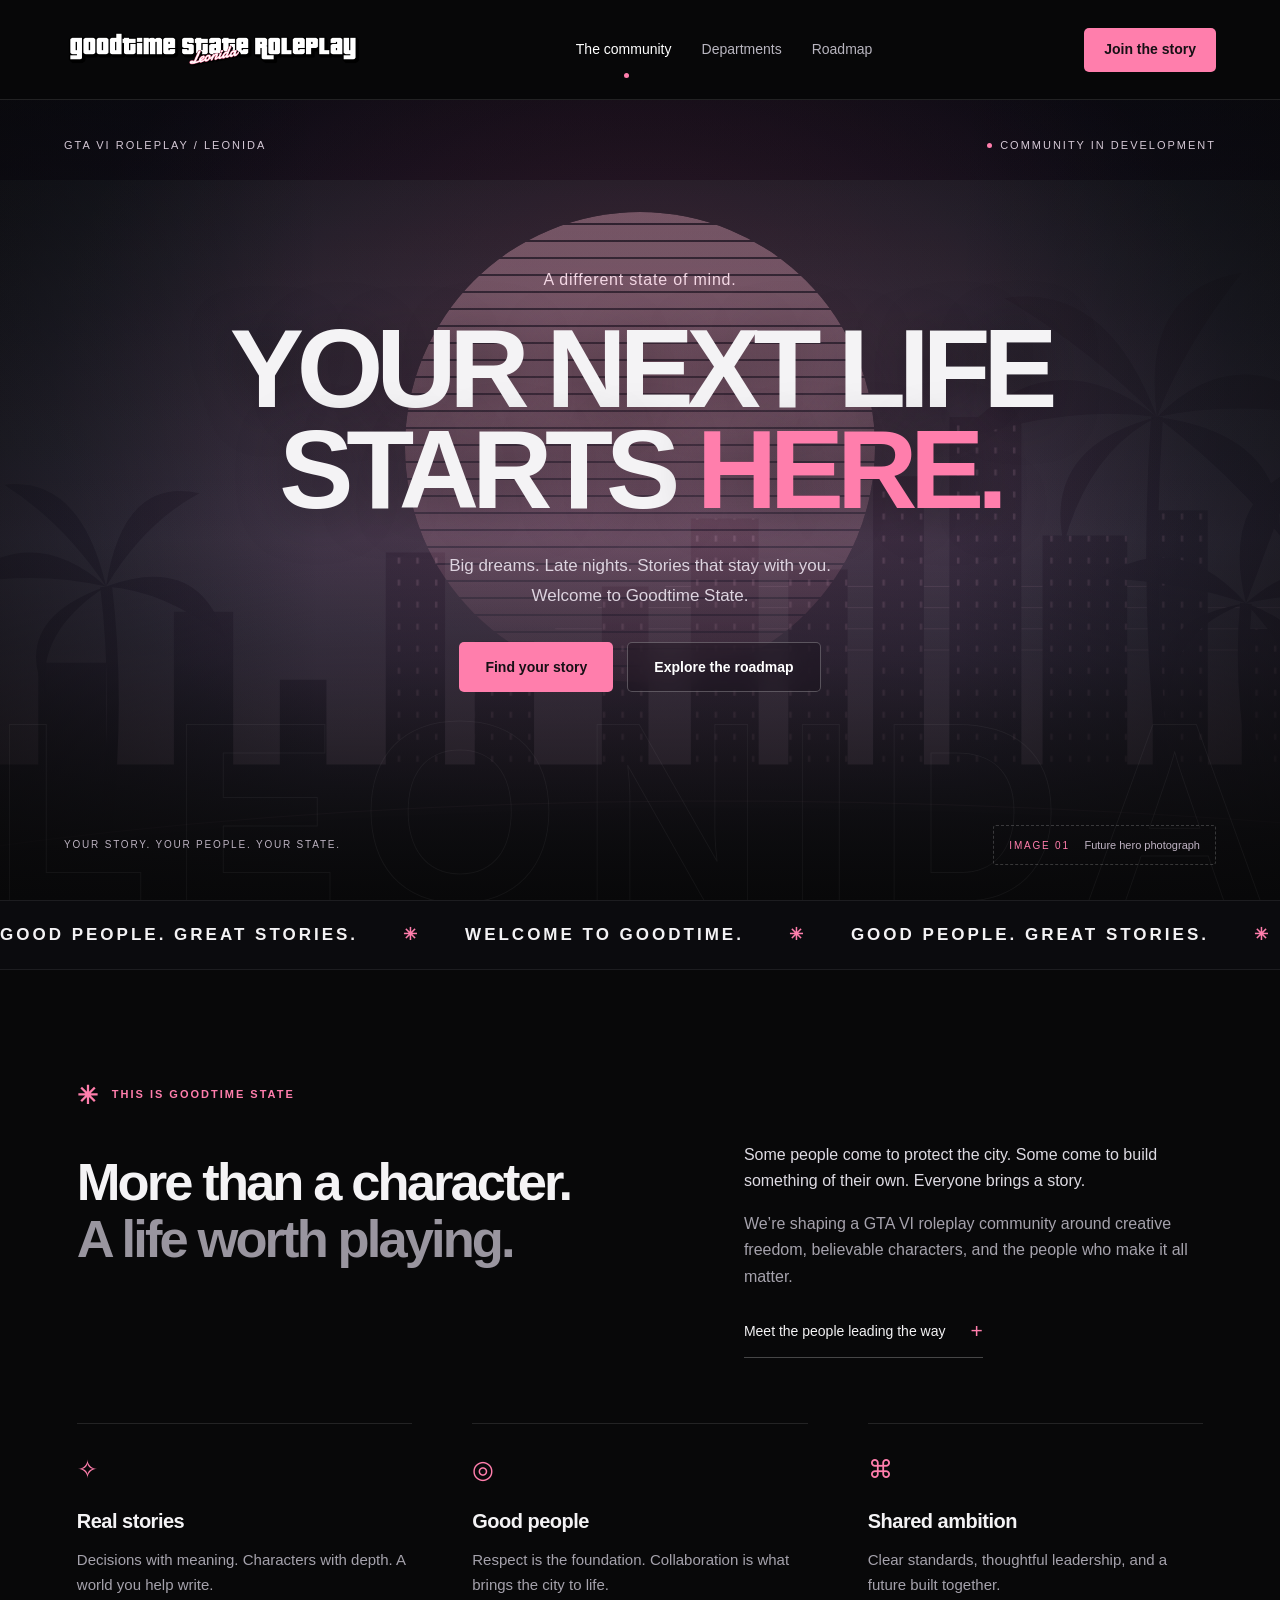
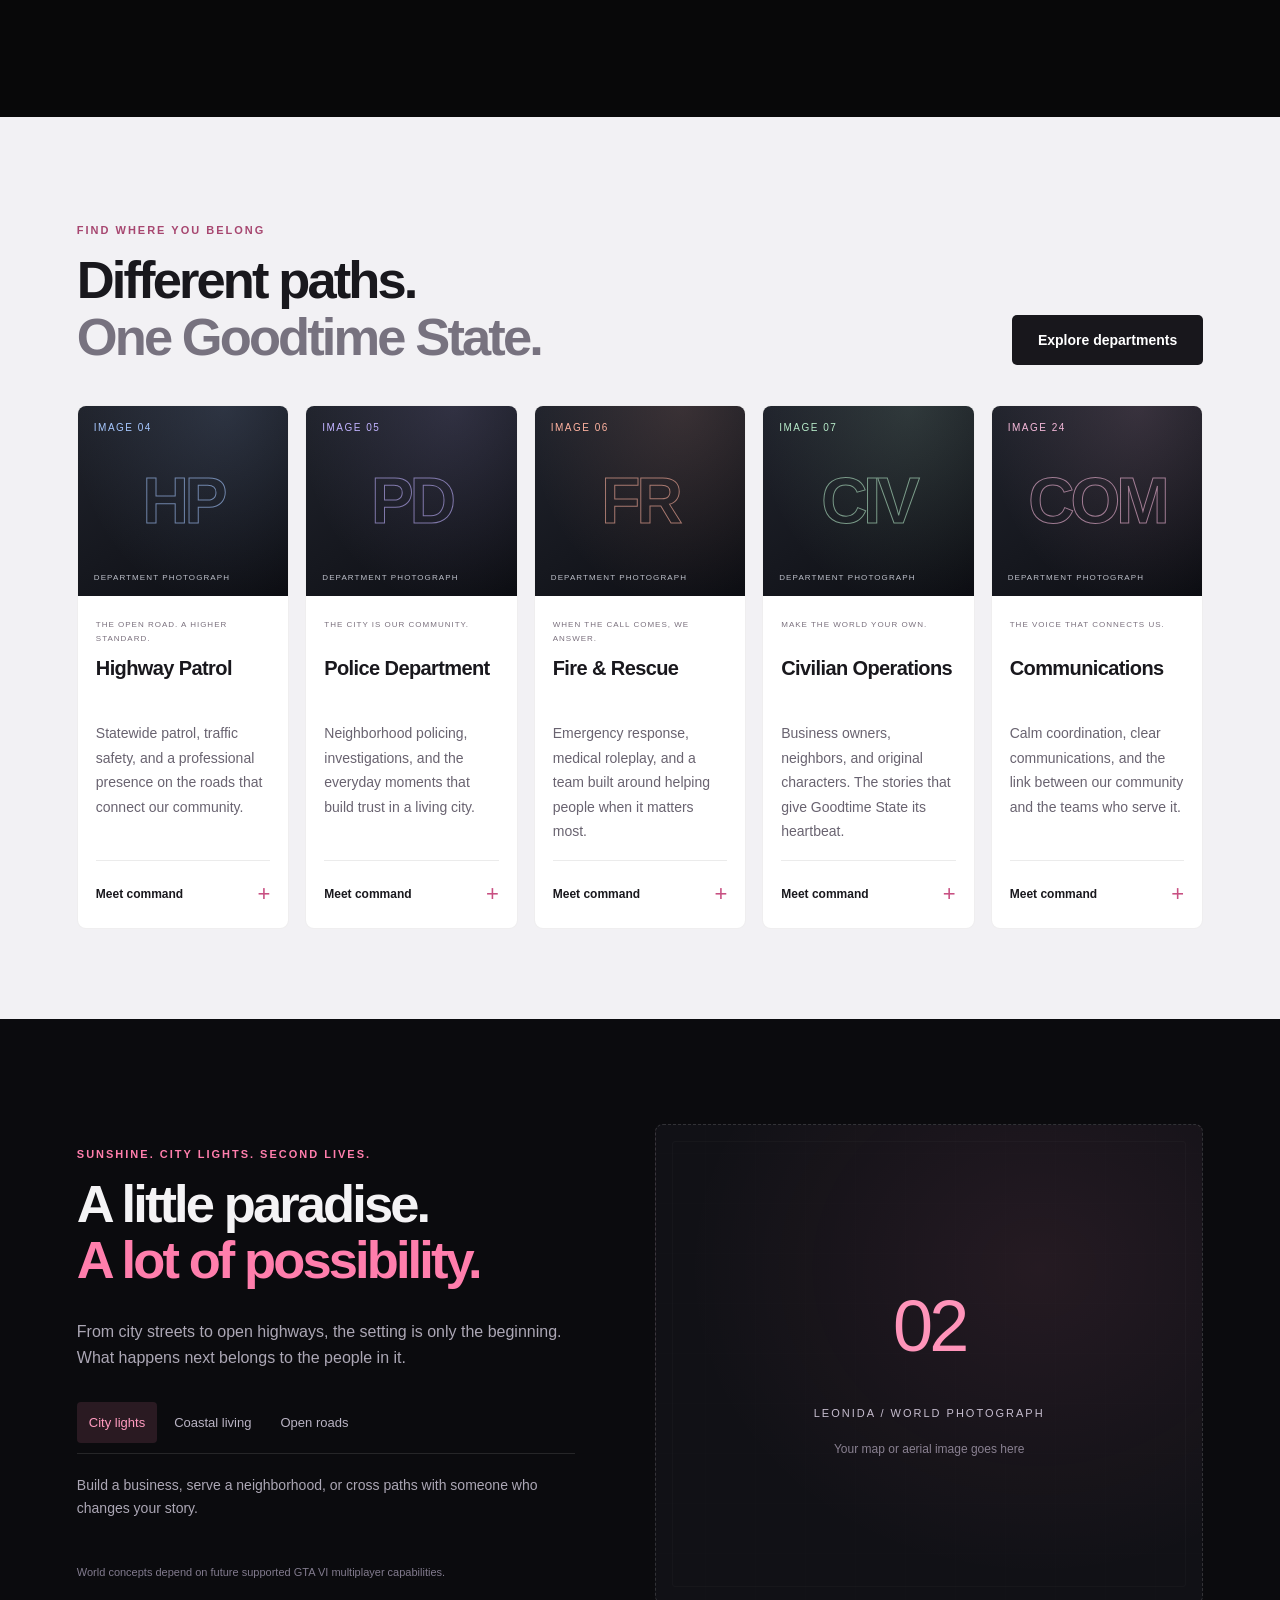
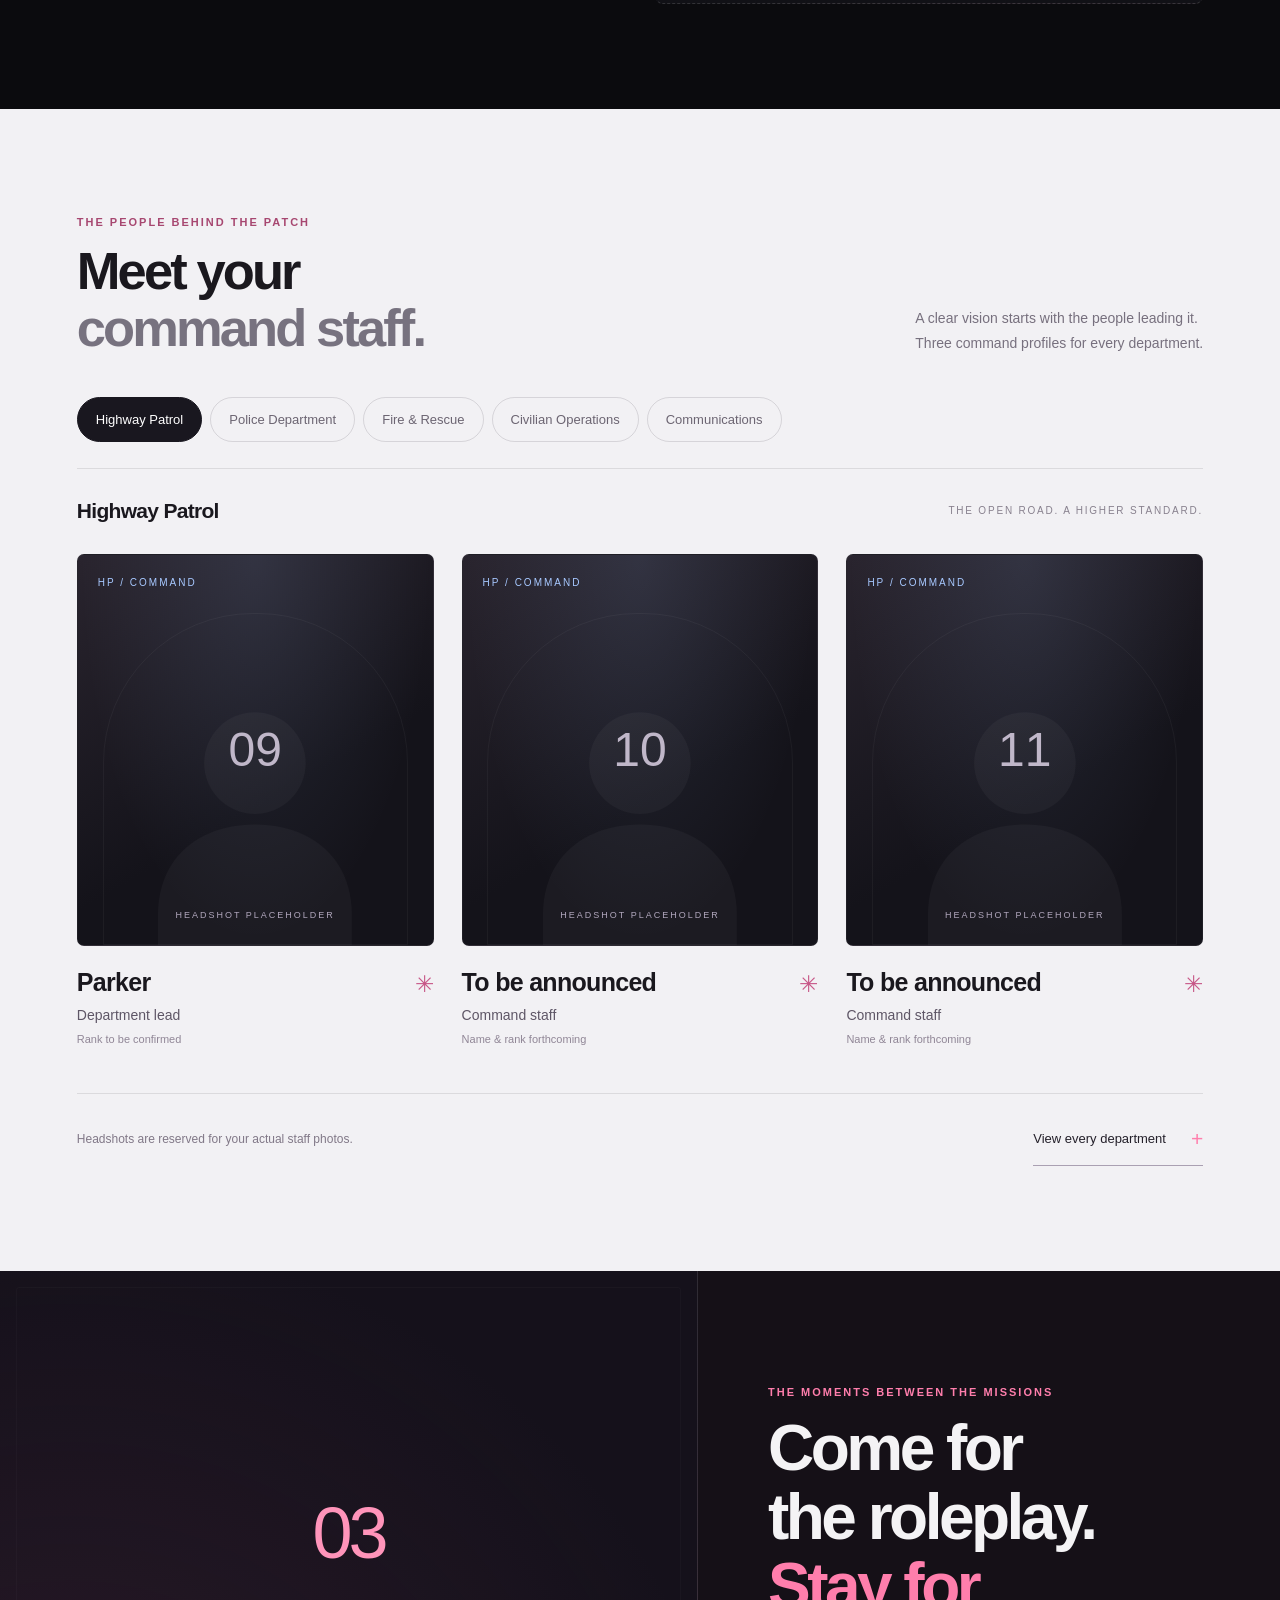
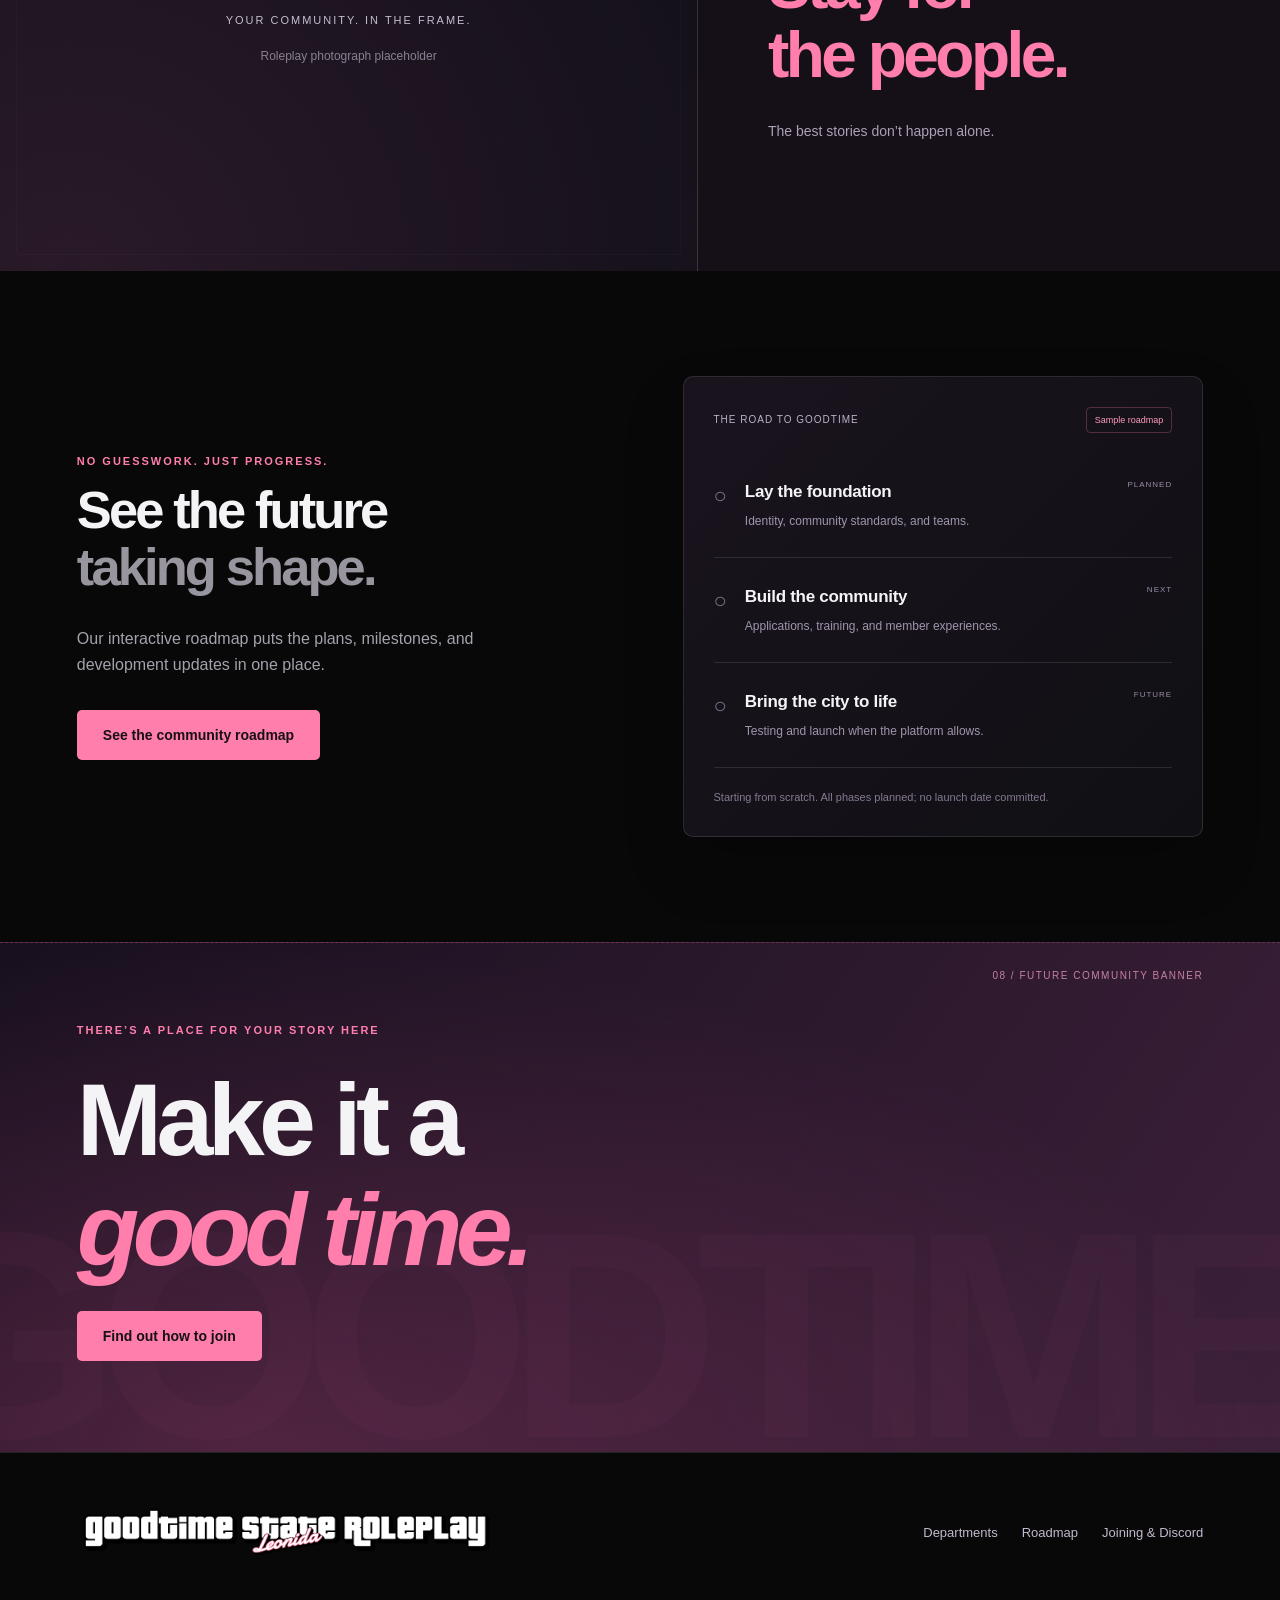
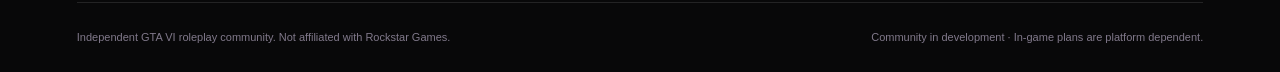
==== commit ad829c7f: "Reset roadmap to planned zero-progress starting point and clear sample updates" ====
--- a/index.html
+++ b/index.html
@@ -7,6 +7,6 @@
 <section class="world section"><div class="world-copy"><div class="section-label">SUNSHINE. CITY LIGHTS. SECOND LIVES.</div><h2>A little paradise.<br><em>A lot of possibility.</em></h2><p>From city streets to open highways, the setting is only the beginning. What happens next belongs to the people in it.</p><div class="world-tabs" role="group" aria-label="Explore the world"><button class="active" data-zone="city" aria-pressed="true">City lights</button><button data-zone="coast" aria-pressed="false">Coastal living</button><button data-zone="highway" aria-pressed="false">Open roads</button></div><p id="worldDescription" aria-live="polite">Build a business, serve a neighborhood, or cross paths with someone who changes your story.</p><small>World concepts depend on future supported GTA VI multiplayer capabilities.</small></div><div class="image-placeholder world-image"><span class="image-number">02</span><span>LEONIDA / WORLD PHOTOGRAPH</span><small>Your map or aerial image goes here</small></div></section>
 <section id="command" class="section command"><div class="section-top"><div><div class="section-label">THE PEOPLE BEHIND THE PATCH</div><h2>Meet your<br><span>command staff.</span></h2></div><p class="section-aside">A clear vision starts with the people leading it.<br>Three command profiles for every department.</p></div><div id="departmentTabs" class="department-tabs" role="group" aria-label="Choose department command staff"></div><div id="commandHeading" class="command-heading"></div><div id="commandProfiles" class="profile-grid" aria-live="polite"></div><div class="command-footer"><span>Headshots are reserved for your actual staff photos.</span><a class="text-link" href="departments.html">View every department <span>+</span></a></div></section>
 <section class="story-section"><div class="image-placeholder story-image"><span class="image-number">03</span><span>YOUR COMMUNITY. IN THE FRAME.</span><small>Roleplay photograph placeholder</small></div><div class="story-quote"><div class="section-label">THE MOMENTS BETWEEN THE MISSIONS</div><h2>Come for<br>the roleplay.<br><em>Stay for<br>the people.</em></h2><p>The best stories don’t happen alone.</p></div></section>
-<section class="section build"><div class="build-heading"><div class="section-label">NO GUESSWORK. JUST PROGRESS.</div><h2>See the future<br><span>taking shape.</span></h2><p>Our interactive roadmap puts the plans, milestones, and development updates in one place.</p><a href="roadmap.html" class="button">See the community roadmap</a></div><div class="build-card"><div class="build-card-top"><span>THE ROAD TO GOODTIME</span><span class="tag">Sample roadmap</span></div><div class="phase current"><span class="phase-icon">◉</span><div><h3>Lay the foundation</h3><p>Identity, community standards, and teams.</p></div><span>NOW</span></div><div class="phase"><span class="phase-icon">○</span><div><h3>Build the community</h3><p>Applications, training, and member experiences.</p></div><span>NEXT</span></div><div class="phase"><span class="phase-icon">○</span><div><h3>Bring the city to life</h3><p>Testing and launch when the platform allows.</p></div><span>FUTURE</span></div><p class="build-note">Illustrative phases. No launch date committed.</p></div></section>
+<section class="section build"><div class="build-heading"><div class="section-label">NO GUESSWORK. JUST PROGRESS.</div><h2>See the future<br><span>taking shape.</span></h2><p>Our interactive roadmap puts the plans, milestones, and development updates in one place.</p><a href="roadmap.html" class="button">See the community roadmap</a></div><div class="build-card"><div class="build-card-top"><span>THE ROAD TO GOODTIME</span><span class="tag">Sample roadmap</span></div><div class="phase"><span class="phase-icon">○</span><div><h3>Lay the foundation</h3><p>Identity, community standards, and teams.</p></div><span>PLANNED</span></div><div class="phase"><span class="phase-icon">○</span><div><h3>Build the community</h3><p>Applications, training, and member experiences.</p></div><span>NEXT</span></div><div class="phase"><span class="phase-icon">○</span><div><h3>Bring the city to life</h3><p>Testing and launch when the platform allows.</p></div><span>FUTURE</span></div><p class="build-note">Starting from scratch. All phases planned; no launch date committed.</p></div></section>
 <section class="closing"><div class="closing-placeholder" aria-label="Image placeholder 08"><span>08 / FUTURE COMMUNITY BANNER</span></div><div class="closing-content"><div class="section-label">THERE’S A PLACE FOR YOUR STORY HERE</div><h2>Make it a<br><em>good time.</em></h2><button class="button join">Find out how to join</button></div></section></main>
 <footer class="site-footer"><div class="footer-top"><a class="wordmark" href="index.html"><img src="assets/goodtime-state-logo.png" alt="Goodtime State Roleplay — Leonida" width="8192" height="1160"></a><div class="footer-links"><a href="departments.html">Departments</a><a href="roadmap.html">Roadmap</a><button class="join">Joining & Discord</button></div></div><div class="footer-bottom"><p>Independent GTA VI roleplay community. Not affiliated with Rockstar Games.</p><p>Community in development · In-game plans are platform dependent.</p></div></footer><dialog id="siteModal" aria-labelledby="modalTitle"><button class="close" aria-label="Close dialog">×</button><div id="modalContent"></div></dialog><script src="home.js"></script></body></html>
